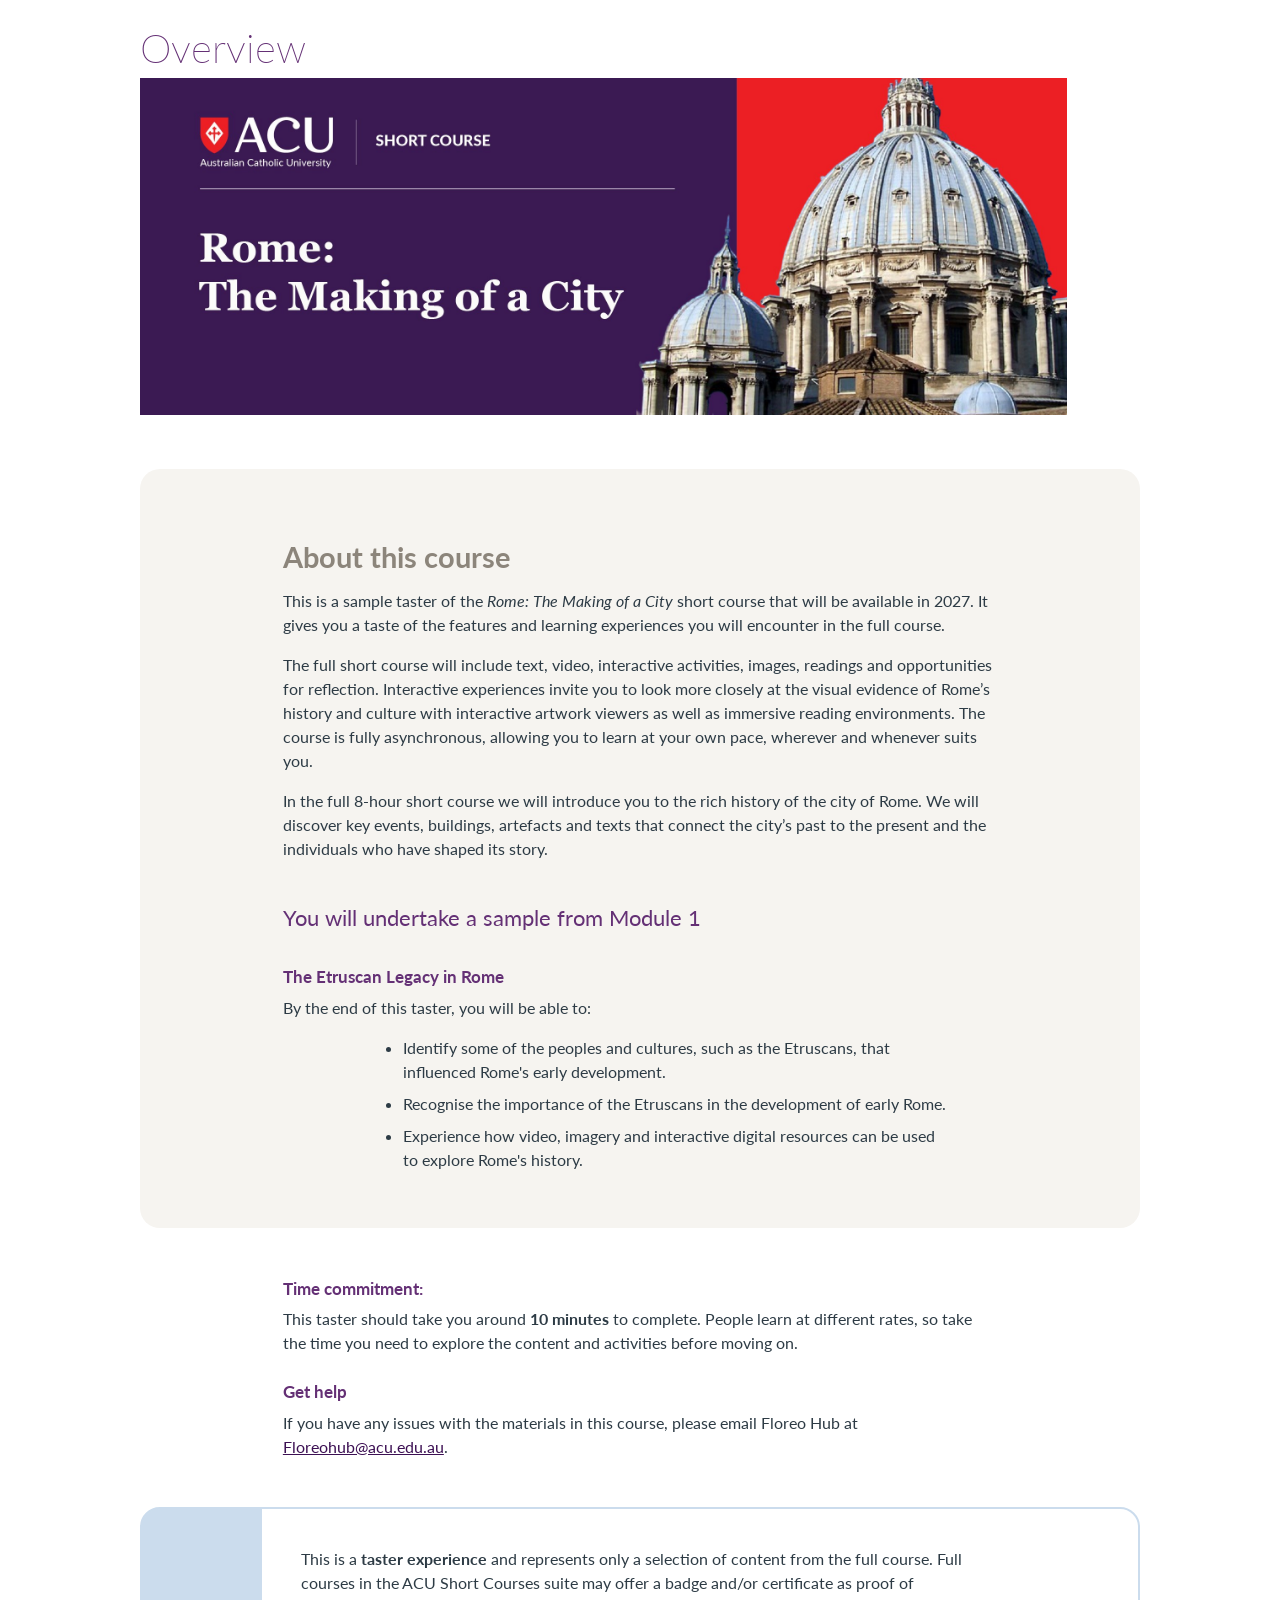
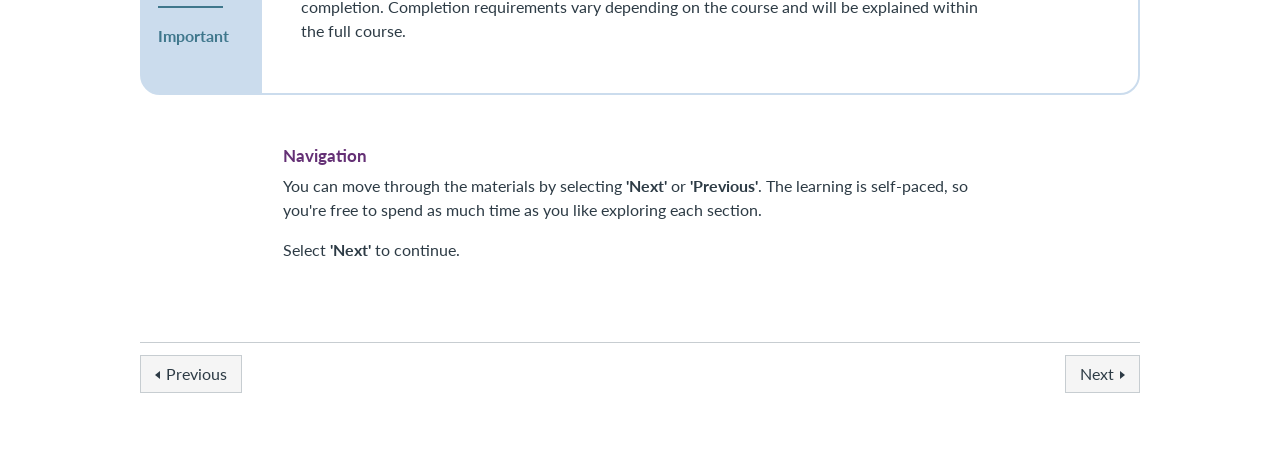
==== overview.html @ edc14266 "Add files via upload" ====
<!DOCTYPE html>
<html lang="en-AU">
<head>
  <meta charset="utf-8">
  <meta name="viewport" content="width=device-width, initial-scale=1">
  <title>Overview | Rome: The Making of a City – Short Course Sample</title>

  <!-- Same order Canvas loads them: root account, Short Courses theme, then the Canvas stand-in -->
  <link rel="stylesheet" href="css/root.css">
  <link rel="stylesheet" href="css/acu.shortcourse_Theme_v4_1.css">
  <link rel="stylesheet" href="css/acu.main.css">
  <link rel="stylesheet" href="css/canvas-shell.css">
  <script src="js/acu-interactives.js" defer></script>
</head>
<body class="pages show">
  <div id="content-wrapper">
    <div id="content" role="main">
      <div id="wiki_page_show">
        <div class="show-content user_content clearfix enhanced">

          <h1 class="page-title">Overview</h1>

          <p class="banner"><img src="images/banner-rome.jpg" alt="Rome: The Making of a City Course Banner" width="927"></p>
          <div class="well">
              <h2>About this course</h2>
              <div>
                  <p>This is a sample taster of the <em>Rome: The Making of a City</em> short course that will be available in 2027. It gives you a taste of the features and learning experiences you will encounter in the full course.</p>
                  <p>The full short course will include text, video, interactive activities, images, readings and opportunities for reflection. Interactive experiences invite you to look more closely at the visual evidence of Rome&rsquo;s history and culture with interactive artwork viewers as well as immersive reading environments. The course is fully asynchronous, allowing you to learn at your own pace, wherever and whenever suits you.</p>
                  <p>In the full 8-hour short course we will introduce you to the rich history of the city of Rome. We will discover key events, buildings, artefacts and texts that connect the city&rsquo;s past to the present and the individuals who have shaped its story.</p>
              </div>
              <h3>You will undertake a sample from Module 1</h3>
              <h4>The Etruscan Legacy in Rome</h4>
              <div>
                  <p>By the end of this taster, you will be able to:</p>
                  <ul style="list-style-type: disc;">
                      <li>Identify some of the peoples and cultures, such as the Etruscans, that influenced Rome's early development.</li>
                      <li>Recognise the importance of the Etruscans in the development of early Rome.</li>
                      <li>Experience how video, imagery and interactive digital resources can be used to explore Rome's history.</li>
                  </ul>
              </div>
          </div>
          <h4>Time commitment:</h4>
          <p>This taster should take you around <strong>10 minutes</strong> to complete. People learn at different rates, so take the time you need to explore the content and activities before moving on.</p>
          <h4>Get help</h4>
          <p>If you have any issues with the materials in this course, please email Floreo Hub at <a href="mailto:Floreohub@acu.edu.au" target="_blank" rel="noopener">Floreohub@acu.edu.au</a>.</p>
          <div class="well well-side-tab">
              <div class="icon icon-important">
                  <p>Important</p>
              </div>
              <p>This is a <strong>taster experience </strong>and represents only a selection of content from the full course. Full courses in the ACU Short Courses suite may offer a badge and/or certificate as proof of completion. Completion requirements vary depending on the course and will be explained within the full course.</p>
          </div>
          <h4>Navigation</h4>
          <p>You can move through the materials by selecting <strong>'Next'</strong> or <strong>'Previous'</strong>. The learning is self-paced, so you're free to spend as much time as you like exploring each section.</p>
          <p>Select <strong>'Next'</strong> to continue.</p>

        </div>
      </div>

      <div id="module_navigation_target">
        <nav class="module-sequence-footer" aria-label="Module navigation">
          <hr class="module-sequence-rule">
          <div class="module-sequence-footer-content">
            <span class="module-sequence-footer-button--previous">
              <a class="Button" href="index.html"><i class="icon-mini-arrow-left" aria-hidden="true"></i>Previous<span class="screenreader-only">: Short Course Taster</span></a>
            </span>
            <span class="module-sequence-footer-button--next">
              <a class="Button" href="meet-the-experts.html">Next<i class="icon-mini-arrow-right" aria-hidden="true"></i><span class="screenreader-only">: Meet the experts</span></a>
            </span>
          </div>
        </nav>
      </div>
    </div>
  </div>
</body>
</html>
---- css/root.css ----
@charset "UTF-8";
/* 
file name:  src/styles/typograpghy.scss

HELLO

created: 	230622
notes: 		This stylesheet is for rules relating to basic typography tags. (ie, <p>, <h1>, <h2>)
version: 	1.0 deployed in prod | S Malcolm
			1.1 changes to suit base acu brand and user feedback | camilanovic
			1.2 changes to font selection and heading/blockquote styles | mahood
			
*/
/*

	created:  	221001
	notes:    	housing variables that will be reused across many stylesheets
	version:  	1.0 init setup | s malcolm
				1.1 adjustments for canvas core x | camilanovic
				1.2 changes to default font | mahood
*/
/*
$fonts: (
	'body': $web-font,
	'feature': $web-font,
	'link': $web-font
);*/
h1 {
  font-weight: 500;
  font-size: 2rem; }

h1,
.pages.show .page-title {
  color: #252320; }
  h1.page-title,
  .pages.show .page-title.page-title {
    font-size: 2rem;
    font-weight: bold;
    border-left: 4px solid #e0061f;
    margin: 1.5rem 0 1.5rem 0;
    padding-left: .75rem; }

h2,
#announcements_on_home_page h2,
#announcements_on_home_page h1,
#dashboard h1,
#dashboard_header_container .hidden-phone {
  color: #252320;
  font-weight: 600;
  font-size: 1.6rem; }

#announcements_on_home_page h2,
#announcements_on_home_page h1 {
  font-size: 1.1rem; }

#course_home_content h2.ic-Action-header__Heading,
#course_home_content h1.ic-Action-header__Heading {
  color: #ffffff;
  font-weight: 600;
  font-size: 1.5rem; }

h3 {
  color: #252320;
  font-weight: 600;
  font-size: 1.4rem; }

h4 {
  color: #252320;
  font-weight: 600;
  font-size: 1.2rem;
  margin-top: 1.75rem; }

h5 {
  font-size: 1.1rem;
  color: #747474;
  font-weight: 600; }

h6 {
  color: #747474;
  font-size: 1rem; }

h2 + h3,
h3 + h4,
h4 + h5,
h5 + h6 {
  margin-top: 0; }

hr {
  margin-bottom: 2rem; }

blockquote {
  border-left: 3px solid #D8CFDD;
  padding: 0.1rem 1rem;
  margin: 1.5rem 0;
  color: #3c1054;
  width: 80%;
  padding: 1rem;
  font-weight: 600; }

blockquote p {
  margin: 0;
  font-size: 1rem;
  line-height: 1.5;
  font-weight: inherit; }

#content-wrapper a[href]:not(.btn):not(.Button):not(.ic-DashboardCard__link):not(.ic-DashboardCard__action-layout):not(.ui-corner-all):not(.acuo-btn):not(.turnitin_similarity_score) {
  color: #007ddf;
  -webkit-box-sizing: border-box;
  -moz-box-sizing: border-box;
  box-sizing: border-box;
  text-decoration: none; }
  #content-wrapper a[href]:not(.btn):not(.Button):not(.ic-DashboardCard__link):not(.ic-DashboardCard__action-layout):not(.ui-corner-all):not(.acuo-btn):not(.turnitin_similarity_score):hover {
    color: #F2120C;
    text-decoration: underline; }

#right-side .button-sidebar-wide {
  font-size: .9rem;
  padding-right: 10px; }

#module_navigation_target a,
.module-sequence-footer-button--previous a,
.module-sequence-footer-button--next a {
  background: #3C1053;
  color: white;
  border-radius: 5px;
  border: 1px solid #3C1053; }
  #module_navigation_target a:hover,
  .module-sequence-footer-button--previous a:hover,
  .module-sequence-footer-button--next a:hover {
    background: white;
    color: #3C1053;
    border-color: #3C1053; }

h4 .atto_image_button_middle {
  margin: .75rem .75rem .75rem 0;
  border-radius: 10px;
  max-width: 35px;
  padding: .5rem 0rem .5rem 0; }

#custom_my_acu_tray div,
#custom_my_acu_tray p,
#custom_my_acu_tray a,
#custom_my_acu_tray span,
#help_tray div,
#help_tray p,
#help_tray a,
#help_tray span {
  /* font-family: map-get($fonts, 'body') */ }

#custom_my_acu_tray a,
#help_tray a {
  font-weight: 500; }

#submission_details #submission_files_list .submission-file .turnitin_similarity_score {
  color: white; }

#wiki_page_show img,
#wiki_page_body img {
  margin: .5rem 1rem .5rem 0; }

q {
  font-style: italics;
  padding: .25rem 0; }

/*
file name:  src/styles/canvas.ui.scss

created:  2022
notes:    used to override the core styles of canvas – should be modified when major updates are rolled into canvas as a product
version:  1.0 deployed in prod | S Malcolm
      1.1 split between elements and typography ui items, modified to be branded acu | camilanovic
      1.2 changes to the module sequence navigation for discussion | Thea & Mark
      1.3 align buttons in Course Settings page | Thea
      1.4 hide self-registration link on login page | Thea
      
*/
/*

	created:  	221001
	notes:    	housing variables that will be reused across many stylesheets
	version:  	1.0 init setup | s malcolm
				1.1 adjustments for canvas core x | camilanovic
				1.2 changes to default font | mahood
*/
/*
$fonts: (
	'body': $web-font,
	'feature': $web-font,
	'link': $web-font
);*/
body.pages #content-wrapper,
body.assignments #content-wrapper,
body.discussions #content-wrapper,
body.quizzes #content-wrapper,
body.modules #content-wrapper,
body.syllabus #content-wrapper,
body.files #content-wrapper,
body.collaborations #content-wrapper,
body.announcements #content-wrapper,
body.conferences #content-wrapper,
body.outcomes #content-wrapper,
body.people #content-wrapper {
  max-width: 1200px; }

.ic-Login-header__links {
  visibility: hidden; }

div #module_sequence_footer {
  right: auto !important;
  left: auto;
  padding-left: 24px; }

.tox-swatches__row:nth-of-type(1),
.tox-swatches__row:nth-of-type(2),
.tox-swatches__row:nth-of-type(3) {
  display: none !important; }

.list-view a {
  color: #3C1053; }
  .list-view a.active {
    border-left: 2px solid #f2110b;
    padding-left: 6px;
    margin-left: -2px; }

.ic-app-header__menu-list-link:hover,
.ic-app-header__menu-list-link:focus,
.ic-app-header__menu-list-item a:hover .menu-item__text,
.ic-app-header__menu-list-item a:focus .menu-item__text {
  text-decoration: underline; }

.ic-notification {
  margin-top: 1.5rem; }

.notification_account_content_text {
  margin-bottom: 0.5rem;
  display: inline-flex; }

.ic-DashboardCard__box__header {
  font-weight: 500;
  font-size: 1.5rem; }

.ic-DashboardCard__header-title {
  font-size: 1rem; }

.ic-DashboardCard__header-subtitle {
  font-size: 0.85rem; }

.ic-DashboardCard__box {
  padding: 1rem !important; }

#dashboard_header_container {
  margin-left: 1rem; }

.ic-DashboardCard__link:hover span {
  text-decoration: underline; }

#breadcrumbs li a,
#breadcrumbs li span {
  font-size: 0.95rem;
  color: #3C1053;
  font-weight: 500; }

#breadcrumbs li:last-of-type span {
  font-weight: 600; }

#breadcrumbs li a:hover {
  text-decoration: underline; }

#breadcrumbs li span {
  font-style: italics; }

#section-tabs li {
  font-size: 0.95rem;
  font-weight: 500; }

.CourseAvailabilityOptions fieldset,
.QuantitativeDataOptions fieldset {
  display: flex; }

.button-sidebar-wide,
#right-side .button-sidebar-wide,
#easy_student_view,
#print-grades-button,
#show_all_details_button,
.header-bar .btn:not(.btn-primary):not(.btn-published),
#pairing-code button,
#pairing-code button span,
#pairing-code button span span,
.btn-add-folder,
.course_enrollment_link,
.add_rubric_link,
.edit_assignment_link {
  background: white;
  color: #252320;
  border-radius: 5px; }
  .button-sidebar-wide:hover,
  #right-side .button-sidebar-wide:hover,
  #easy_student_view:hover,
  #print-grades-button:hover,
  #show_all_details_button:hover,
  .header-bar .btn:not(.btn-primary):not(.btn-published):hover,
  #pairing-code button:hover,
  #pairing-code button span:hover,
  #pairing-code button span span:hover,
  .btn-add-folder:hover,
  .course_enrollment_link:hover,
  .add_rubric_link:hover,
  .edit_assignment_link:hover {
    text-decoration: underline;
    background: #E8E3DB;
    color: #3C1053; }

.btn-primary:hover,
.Button--primary:hover {
  background: #e8e8e8;
  color: #2d3b45;
  text-decoration: underline; }

button.btn {
  border-radius: 5px; }

#pairing-code button span {
  font-size: 0.95rem; }

.btn-secondary:hover,
.Button--secondary:hover {
  box-shadow: 0px 0px 0px 2px #3c1053;
  background: #e3e3e3;
  text-decoration: underline !important; }

.al-options {
  padding: 0; }

a[class*="icon-"]:before,
a[class^="icon-"]:before,
#right-side .button-sidebar-wide i {
  margin-right: 6px;
  margin-left: -2px; }

.ui-menu-item a {
  color: #007ddf; }

.ui-menu .ui-menu-item a.ui-state-hover,
.ui-menu .ui-menu-item a.ui-state-active,
.ui-menu .ui-menu-item .ui-progressbar a.ui-widget-header,
.ui-progressbar .ui-menu .ui-menu-item a.ui-widget-header,
.ui-menu .ui-menu-item a.ui-state-focus {
  background: none;
  color: inherit;
  text-decoration: underline;
  cursor: pointer; }

#student-grades-final {
  font-size: 1rem !important;
  font-weight: 600;
  margin-bottom: 1rem; }

#wiki_page_show .show-content {
  padding-bottom: 1rem; }

.pill > li:last-child {
  padding-top: 2px; }

h3.pad-box-mini.border.border-b {
  height: 100%;
  background-color: #E8E3DB !important;
  margin-top: 0;
  box-sizing: border-box;
  padding: 10px 15px; }

#catalog_content
a[href]:not(.btn):not(.Button):not(.ic-DashboardCard__link):not(
.ic-DashboardCard__action-layout
):not(.ui-corner-all) {
  color: #3C1053;
  font-weight: 500;
  font-size: 0.95rem; }

.course_enrollment_link {
  bottom: 15px;
  left: 15px;
  right: revert; }

.notification_account_content_text b {
  margin-left: 3px; }

body[class*="context-group"] #section-tabs li a[href*="collaborations"] {
  display: none; }

#gradebook_header .assignmentDetails__Title {
  color: white; }

#gradebook_header #context_title {
  color: white; }

form#submit_online_upload_form label.checkbox div,
form#submit_online_text_entry_form label.checkbox div,
input[data-testid="similarity-pledge-checkbox"] + label span {
  white-space: pre-line;
  line-height: 1.2; }

.navigation-tray-container.help-tray div#help_tray ul li a {
  color: #643075;
  font-weight: bold; }

.item-group-condensed {
  padding: 0; }

.item-group-condensed .ig-header {
  padding: .5rem .5rem; }

.ic-Action-header {
  display: inline; }

.ig-header .module_header_items {
  margin-top: .25rem !important;
  position: absolute;
  float: right;
  right: 0;
  top: 0; }

.prerequisites {
  max-width: 100% !important;
  width: 100% !important;
  padding: .5rem 2.25rem 0 !important; }

.prerequisites_message {
  padding-bottom: .75rem; }

/*
file name:  src/styles/tables.scss

created:    2022
notes:      default table styling
version:    1.0 deployed in prod | S Malcolm
*/
/*

	created:  	221001
	notes:    	housing variables that will be reused across many stylesheets
	version:  	1.0 init setup | s malcolm
				1.1 adjustments for canvas core x | camilanovic
				1.2 changes to default font | mahood
*/
/*
$fonts: (
	'body': $web-font,
	'feature': $web-font,
	'link': $web-font
);*/
#course_home_content table:not(.acuo-table),
#course_home_content table:not([cellpadding]):not(.acuo-table),
.show-content table:not(.acuo-table),
.show-content table:not([cellpadding]):not(.acuo-table),
.user_content table:not(.acuo-table),
.user_content table:not([cellpadding]):not(.acuo-table) {
  border-color: #eeeeee;
  border-collapse: collapse; }
  #course_home_content table:not(.acuo-table) td, #course_home_content table:not(.acuo-table) th,
  #course_home_content table:not([cellpadding]):not(.acuo-table) td,
  #course_home_content table:not([cellpadding]):not(.acuo-table) th,
  .show-content table:not(.acuo-table) td,
  .show-content table:not(.acuo-table) th,
  .show-content table:not([cellpadding]):not(.acuo-table) td,
  .show-content table:not([cellpadding]):not(.acuo-table) th,
  .user_content table:not(.acuo-table) td,
  .user_content table:not(.acuo-table) th,
  .user_content table:not([cellpadding]):not(.acuo-table) td,
  .user_content table:not([cellpadding]):not(.acuo-table) th {
    padding: .5rem; }
    #course_home_content table:not(.acuo-table) td p, #course_home_content table:not(.acuo-table) th p,
    #course_home_content table:not([cellpadding]):not(.acuo-table) td p,
    #course_home_content table:not([cellpadding]):not(.acuo-table) th p,
    .show-content table:not(.acuo-table) td p,
    .show-content table:not(.acuo-table) th p,
    .show-content table:not([cellpadding]):not(.acuo-table) td p,
    .show-content table:not([cellpadding]):not(.acuo-table) th p,
    .user_content table:not(.acuo-table) td p,
    .user_content table:not(.acuo-table) th p,
    .user_content table:not([cellpadding]):not(.acuo-table) td p,
    .user_content table:not([cellpadding]):not(.acuo-table) th p {
      margin: 0; }
  #course_home_content table:not(.acuo-table) thead tr,
  #course_home_content table:not(.acuo-table) thead th,
  #course_home_content table:not([cellpadding]):not(.acuo-table) thead tr,
  #course_home_content table:not([cellpadding]):not(.acuo-table) thead th,
  .show-content table:not(.acuo-table) thead tr,
  .show-content table:not(.acuo-table) thead th,
  .show-content table:not([cellpadding]):not(.acuo-table) thead tr,
  .show-content table:not([cellpadding]):not(.acuo-table) thead th,
  .user_content table:not(.acuo-table) thead tr,
  .user_content table:not(.acuo-table) thead th,
  .user_content table:not([cellpadding]):not(.acuo-table) thead tr,
  .user_content table:not([cellpadding]):not(.acuo-table) thead th {
    background-color: #3C1053; }
    #course_home_content table:not(.acuo-table) thead tr td,
    #course_home_content table:not(.acuo-table) thead th td,
    #course_home_content table:not([cellpadding]):not(.acuo-table) thead tr td,
    #course_home_content table:not([cellpadding]):not(.acuo-table) thead th td,
    .show-content table:not(.acuo-table) thead tr td,
    .show-content table:not(.acuo-table) thead th td,
    .show-content table:not([cellpadding]):not(.acuo-table) thead tr td,
    .show-content table:not([cellpadding]):not(.acuo-table) thead th td,
    .user_content table:not(.acuo-table) thead tr td,
    .user_content table:not(.acuo-table) thead th td,
    .user_content table:not([cellpadding]):not(.acuo-table) thead tr td,
    .user_content table:not([cellpadding]):not(.acuo-table) thead th td {
      color: white;
      font-weight: bold; }
    #course_home_content table:not(.acuo-table) thead tr th,
    #course_home_content table:not(.acuo-table) thead th th,
    #course_home_content table:not([cellpadding]):not(.acuo-table) thead tr th,
    #course_home_content table:not([cellpadding]):not(.acuo-table) thead th th,
    .show-content table:not(.acuo-table) thead tr th,
    .show-content table:not(.acuo-table) thead th th,
    .show-content table:not([cellpadding]):not(.acuo-table) thead tr th,
    .show-content table:not([cellpadding]):not(.acuo-table) thead th th,
    .user_content table:not(.acuo-table) thead tr th,
    .user_content table:not(.acuo-table) thead th th,
    .user_content table:not([cellpadding]):not(.acuo-table) thead tr th,
    .user_content table:not([cellpadding]):not(.acuo-table) thead th th {
      color: white;
      font-weight: bold; }
  #course_home_content table:not(.acuo-table) th,
  #course_home_content table:not([cellpadding]):not(.acuo-table) th,
  .show-content table:not(.acuo-table) th,
  .show-content table:not([cellpadding]):not(.acuo-table) th,
  .user_content table:not(.acuo-table) th,
  .user_content table:not([cellpadding]):not(.acuo-table) th {
    background-color: #3C1053;
    color: white;
    font-weight: bold; }
  #course_home_content table:not(.acuo-table) tbody tr:nth-child(even),
  #course_home_content table:not([cellpadding]):not(.acuo-table) tbody tr:nth-child(even),
  .show-content table:not(.acuo-table) tbody tr:nth-child(even),
  .show-content table:not([cellpadding]):not(.acuo-table) tbody tr:nth-child(even),
  .user_content table:not(.acuo-table) tbody tr:nth-child(even),
  .user_content table:not([cellpadding]):not(.acuo-table) tbody tr:nth-child(even) {
    background-color: #f3f0EC; }
  #course_home_content table:not(.acuo-table) tbody tr:nth-child(odd),
  #course_home_content table:not([cellpadding]):not(.acuo-table) tbody tr:nth-child(odd),
  .show-content table:not(.acuo-table) tbody tr:nth-child(odd),
  .show-content table:not([cellpadding]):not(.acuo-table) tbody tr:nth-child(odd),
  .user_content table:not(.acuo-table) tbody tr:nth-child(odd),
  .user_content table:not([cellpadding]):not(.acuo-table) tbody tr:nth-child(odd) {
    background-color: #FCFBFA; }
  #course_home_content table:not(.acuo-table) tfoot tr,
  #course_home_content table:not([cellpadding]):not(.acuo-table) tfoot tr,
  .show-content table:not(.acuo-table) tfoot tr,
  .show-content table:not([cellpadding]):not(.acuo-table) tfoot tr,
  .user_content table:not(.acuo-table) tfoot tr,
  .user_content table:not([cellpadding]):not(.acuo-table) tfoot tr {
    background-color: #E8E3DB; }
    #course_home_content table:not(.acuo-table) tfoot tr td,
    #course_home_content table:not([cellpadding]):not(.acuo-table) tfoot tr td,
    .show-content table:not(.acuo-table) tfoot tr td,
    .show-content table:not([cellpadding]):not(.acuo-table) tfoot tr td,
    .user_content table:not(.acuo-table) tfoot tr td,
    .user_content table:not([cellpadding]):not(.acuo-table) tfoot tr td {
      color: #252320;
      font-weight: bold; }

/* Syllabus table adjustments */
#syllabus tr.date.date_passed td, #syllabus tr.date.date_passed th, #syllabus tr.date td, #syllabus tr.date th.day_date {
  background: none !important;
  color: inherit !important; }

.ic-Table.ic-Table--hover-row tbody tr:hover, .ic-Table.ic-Table--hover-row tbody tr.ic-Table__row--bg-neutral:hover, .ic-Table.ic-Table--hover-row tbody tr.ic-Table__row--bg-success:hover, .ic-Table.ic-Table--hover-row tbody tr.ic-Table__row--bg-alert:hover, .ic-Table.ic-Table--hover-row tbody tr.ic-Table__row--bg-danger:hover {
  background: #eeeeee; }

#course_syllabus table {
  margin-bottom: 1rem; }

#course_home_content table.acu-plain-table tbody tr:nth-child(even),
.show-content table.acu-plain-table tbody tr:nth-child(even),
.user_content table.acu-plain-table tbody tr:nth-child(even) {
  background-color: transparent; }

#course_home_content table.acu-plain-table tbody tr:nth-child(odd),
.show-content table.acu-plain-table tbody tr:nth-child(odd),
.user_content table.acu-plain-table tbody tr:nth-child(odd) {
  background-color: transparent; }

/* matt updated 19-08-24 to fix people page hidden table and hidden admin menu */
/* override visibility of group catagories table to show admin menu */
#group_categories_tabs {
  overflow: visible !important; }

/*turn on wrap to fit within table frame */
#group_categories_tabs table.roster {
  white-space: normal; }

/*
file name:  src/styles/printbtn-globalnavtray.scss

created:    2022
notes:      ACUO purple primary button on hover and span with symbol
version:    1.0 deployed in prod | S Malcolm
*/
/*

	created:  	221001
	notes:    	housing variables that will be reused across many stylesheets
	version:  	1.0 init setup | s malcolm
				1.1 adjustments for canvas core x | camilanovic
				1.2 changes to default font | mahood
*/
/*
$fonts: (
	'body': $web-font,
	'feature': $web-font,
	'link': $web-font
);*/
.acu-printbtn {
  background-color: #eeeeee;
  color: #3C1053;
  border: 1px solid #E8E3DB;
  border-radius: 3px;
  transition: all .2s ease-in-out;
  display: inline-block;
  position: relative;
  padding: 6px 10px;
  margin-bottom: 0;
  text-align: center;
  vertical-align: middle;
  cursor: pointer;
  text-decoration: none;
  overflow: hidden;
  font-weight: 500; }

.acu-printbtn:hover,
.acu-printbtn:focus {
  background-color: #3C1053;
  border-color: #3C1053;
  color: #fff; }

/* ACUO purple primary button - UNSURE IF THESE ARE USED ANYWHERE? NEED TO DO PROPER TESTING BEFORE DELETING - thbui 13/06/2025 */
.acuo-btn {
  background-color: white;
  color: #3C1053;
  border: 2px solid #3C1053;
  border-radius: 3px;
  transition: all .2s ease-in-out;
  display: inline-block;
  position: relative;
  padding: 6px 20px;
  margin-bottom: 0;
  text-align: center;
  vertical-align: middle;
  cursor: pointer;
  text-decoration: none;
  overflow: hidden;
  font-weight: 500; }

.acuo-btn:hover,
.acuo-btn:focus {
  background-color: #643075;
  border-color: #643075;
  color: #fff; }

.global-nav-custom-tray {
  width: 448px !important;
  top: 0px;
  bottom: 0px;
  box-shadow: rgba(0, 0, 0, 0.1) 0px 6px 7px 0px, rgba(0, 0, 0, 0.25) 0px 10px 28px 0px;
  background-color: white;
  position: fixed;
  overflow-y: auto;
  overflow-x: hidden;
  box-sizing: border-box;
  z-index: 9999;
  max-width: 100vw;
  max-height: 100vh; }

.gnct-easing {
  left: -200px;
  opacity: .8; }

.Global-navigation-tray {
  max-width: 480px; }

.gcnt-tray-close-wrapper {
  right: 8px;
  position: absolute;
  left: auto;
  top: 8px;
  z-index: 1;
  display: inline-block; }

.gcnt-tray-close-btn {
  font-size: 1rem;
  height: 28px;
  all: initial;
  animation: initial;
  background: initial;
  border-collapse: separate;
  border-color: initial;
  border-image: initial;
  border-spacing: initial;
  bottom: auto;
  box-shadow: none;
  box-sizing: border-box;
  caption-side: top;
  clear: none;
  clip: auto;
  color: black;
  column-count: auto;
  column-fill: balance;
  column-gap: normal;
  column-rule: initial;
  column-width: auto;
  content: normal;
  counter-increment: none;
  counter-reset: none;
  cursor: pointer;
  direction: inherit;
  display: inline-block;
  empty-cells: show;
  float: none;
  font-size: medium;
  font-stretch: normal;
  font-style: normal;
  font-variant: initial;
  font-weight: 400;
  height: auto;
  hyphens: none;
  left: auto;
  letter-spacing: normal;
  line-height: normal;
  list-style: initial;
  margin: 0px;
  max-height: none;
  max-width: 100%;
  min-height: 0px;
  min-width: 0px;
  opacity: 1;
  orphans: 2;
  overflow: visible;
  padding: initial;
  page-break-after: initial;
  page-break-before: initial;
  page-break-inside: initial;
  perspective-origin: 50% 50%;
  perspective: none;
  position: relative;
  right: auto;
  tab-size: 8;
  table-layout: auto;
  text-align-last: auto;
  text-align: center;
  text-decoration: none;
  text-indent: 0px;
  text-shadow: none;
  text-transform: none;
  top: auto;
  touch-action: manipulation;
  transform-origin: 50% 50% 0px;
  transform-style: flat;
  transform: none;
  transition: background 0.2s ease 0s, transform 0.2s ease 0s;
  unicode-bidi: normal;
  user-select: none;
  vertical-align: middle;
  visibility: visible;
  white-space: normal;
  widows: 2;
  width: auto;
  word-spacing: normal;
  z-index: auto;
  backface-visibility: visible; }

.gcnt-tray-close-btn[type="button"] {
  -webkit-appearance: none; }

.gcnt-tray-close-btn:focus,
.gcnt-tray-close-btn:hover,
.gcnt-tray-close-btn:active {
  color: #008ee2;
  outline: #008ee2; }

.gcnt-tray-close-btn:focus,
.gcnt-tray-close-btn:hover,
.gcnt-tray-close-btn:active {
  text-decoration: none; }

.gcnt-tray-close-btn .gcnt-tray-close-svg-wrapper {
  display: flex;
  align-items: center;
  justify-content: center;
  box-sizing: border-box;
  display: block; }

.gcnt-tray-close-txt {
  width: 1px;
  height: 1px;
  position: absolute;
  clip: rect(0px, 0px, 0px, 0px);
  margin: -1px;
  padding: 0px;
  overflow: hidden;
  border-width: 0px;
  border-style: initial;
  border-color: initial;
  border-image: initial; }

.tray-with-space-for-global-nav {
  margin-left: 54px; }

.acu_tray_flex_class {
  height: 100%;
  display: flex;
  flex-direction: column;
  justify-content: space-between;
  overflow-y: scroll; }

.gnct-content-wrap {
  box-sizing: border-box;
  padding: 1.5rem; }

.gcnt-tray-h1 {
  color: inherit;
  font-size: 22px;
  font-weight: 600;
  line-height: 24.75px;
  text-rendering: optimizeLegibility;
  -webkit-font-smoothing: antialiased;
  margin: 0px; }

.gcnt-list {
  list-style-type: none;
  -webkit-padding-start: 0px;
  padding-left: 0px;
  margin: 0.75rem 0;
  font-weight: 16px;
  font-family: 400;
  padding: 0px; }

.gcnt-list-item {
  margin-top: 0px;
  margin-bottom: 0px;
  font-size: 16px;
  font-weight: 400;
  line-height: 22.4px;
  padding: 0px; }

.gcnt-list-link-wrapper a.gcnt-list-link:link,
.gcnt-list-link-wrapper a.gcnt-list-link:visited,
.gcnt-list-link-wrapper button.gcnt-list-link {
  cursor: pointer;
  -webkit-font-smoothing: antialiased;
  font-weight: 400;
  transition: outline-color 0.2s ease 0s;
  vertical-align: baseline; }

.gcnt-link-desc {
  letter-spacing: normal;
  font-size: 14px;
  font-weight: 400;
  margin-bottom: 10px; }

i.gnct_inst_menu_icon:before {
  font-size: 26px;
  width: 26px;
  line-height: 26px; }

i.gnct_inst_menu_icon {
  width: 26px;
  height: 26px;
  /*gcnt-tray-h1*/ }

.acu_ack {
  padding: 1.5em; }

/*
file name:  src/styles/responsiveIframes.scss

created:    2022
notes:      to ensure videos play at 75% of screen width by default
version:    1.0 deployed in prod | S Malcolm
			1.1 separated echo styles and added media queries - August 2024 | mahood
			1.2 updated aspect ratio of echo360 iframe to 1.53 - March 2025 | TheaBui
      1.3 updated aspect ratio of echo360 iframe to 1.76 - Oct 2026 | TheaBui
*/
iframe[src*="youtube"],
iframe[src*="vimeo"] {
  width: 75%;
  aspect-ratio: 16 / 9;
  height: 100%; }

iframe[src*="echo360"] {
  width: 75%;
  aspect-ratio: 1.76;
  height: 100%; }

iframe.lti-embed[src*="youtube"],
iframe.lti-embed[src*="vimeo"] {
  width: 75% !important;
  height: 100% !important; }

iframe.lti-embed[src*="echo360"] {
  width: 75% !important;
  height: 100% !important; }

/* added responsive frames for smaller size devices */
@media screen and (max-width: 768px) {
  iframe[src*="youtube"],
  iframe[src*="vimeo"] {
    width: 100%;
    aspect-ratio: 16 / 9;
    height: 100%; }
  iframe[src*="echo360"] {
    width: 100%;
    aspect-ratio: 1.76;
    height: 100%; }
  iframe.lti-embed[src*="youtube"],
  iframe.lti-embed[src*="vimeo"] {
    width: 100% !important;
    height: 100% !important; }
  iframe.lti-embed[src*="echo360"] {
    width: 100% !important;
    height: 100% !important; } }

@media screen and (max-width: 480px) {
  iframe[src*="echo360"] {
    width: 100%;
    aspect-ratio: 1.76;
    height: 100%; } }

/*
file name:  src/styles/teachingTeam.scss

created:    2023
notes:      styling for the teaching team section of the template
version:    1.0 deployed in prod | camilanovic
*/
.temporaryStylingDiv img {
  border-radius: 6px;
  max-width: 300px; }

/*
file name:  src/styles/impactOverrides.scss

created:  	230306
notes:    	overriding styles for any impact pop up, modal, or indicator that can't be changed in eesysoft
version:  	1.0 init setup | camilanovic
*/
#supportCenterMainHeading,
.eesy__modal-scope .header__close:before,
.eesy__modal-scope .eesy__header .header__back:before {
  color: white !important; }

.eesy__modal-scope .isFocusable.focusStyleUnderline:focus {
  text-decoration: none; }

.eesy__modal-scope .xbutton__close {
  margin-top: 5px; }

.eesy_container_v4 *:not(.eesy_standard_button):not(.eesy_hint_close):not(.eesy_systray_button):not(.eesy_systray_close) {
  font-family: Arial !important;
  line-height: 1.5; }

.eesy_container_v4 h3 {
  font-size: 1.1rem;
  margin: 1rem 0 .5rem 0;
  line-height: 1.2; }

.eesy_container_v4.eesy_light a:hover,
.eesy_container_v4.eesy_light a:focus {
  color: #F2120C !important; }

.eesy_container_v4[aria-label*="Terms-NOTUSING"] .eesy_hide_text {
  display: none; }

.eesy_container_v4[aria-label*="Terms-NOTUSING"] .eesy_dontshowanymore:after {
  content: 'By checking this box, I agree to the terms and conditions outlined above.';
  display: inline-block;
  padding-left: .5rem; }

.eesy_container_v4#eesy-standardcontainer .eesy_header .eesy_header_text {
  font-style: italic;
  color: #747474;
  font-weight: 500;
  font-size: 1.5rem;
  padding: 1rem 0 0rem 2rem;
  box-sizing: border-box; }

.eesy_container_v4#eesy-standardcontainer #eesy_content h2,
.eesy_container_v4#eesy-standardcontainer #eesy_systray h2 {
  color: #252320;
  font-weight: 600;
  font-size: 1.5rem;
  margin-top: 1rem; }

.eesy_container_v4#eesy-standardcontainer #eesy_content h3,
.eesy_container_v4#eesy-standardcontainer #eesy_systray h3 {
  font-size: 1.2rem;
  line-height: 1.2; }

.eesy_container_v4#eesy-standardcontainer #eesy_content .eesy-proactive-content-box,
.eesy_container_v4#eesy-standardcontainer #eesy_systray .eesy-proactive-content-box {
  padding: 0rem 1.5rem 2rem 1.5rem; }

.eesy-highlighted:not(:focus),
.eesy-highlighted:not(:focus)[data-eesy-assigned-helpitem-id] {
  box-shadow: 0px 0px 0 4px #ff9300 !important; }

.eesy__modal-scope.eesy__themes > .eesy__modal .filter__category {
  color: #252320; }

.eesy__modal-scope.eesy__themes > .eesy__modal .filter__category:focus,
.eesy__modal-scope.eesy__themes > .eesy__modal .filter__category:hover {
  text-decoration: underline; }

.eesy__modal-scope.eesy__themes > .eesy__modal .results__result:hover {
  background: #E8E3DB !important; }

.eesy-step-transitions > button:last-of-type {
  background: #3C1053 !important; }

#eesy_systray_header_text {
  font-size: 1.4rem; }

/*
file name:  src/styles/acuonline-fixes.scss
created: 	2023
notes: 		used to temporarily host some ACUO specific items at the root account
version: 	1.0 deployed into prod | camilanovic
*/
details {
  padding: .5rem 0; }
  details summary {
    background: #E8E3Db;
    width: fit-content;
    padding: 0.5rem 1rem;
    border-radius: 5px;
    cursor: pointer; }
    details summary:hover {
      text-decoration: underline; }

details[open] summary {
  border-radius: 5px 5px 0 0;
  font-style: italic; }

details[open] div {
  border: 2px solid #E8E3DB;
  border-radius: 0 0 5px 5px;
  padding: 0.5rem 1rem; }

.acu_frame {
  overflow: hidden;
  position: relative;
  /* Center the items so smaller ones are centered, full width ones ok */
  display: flex;
  justify-content: center; }

.acu_frame.ratio_1-1 {
  padding-top: 100%;
  /* 1:1 aspect ratio */ }

.acu_frame.ratio_2-1 {
  padding-top: 50%;
  /* 2:1 aspect ratio */ }

.acu_frame.ratio_1-2 {
  padding-top: 200%;
  /* 1:2 aspect ratio */ }

.acu_frame.ratio_3-2 {
  padding-top: 66.66%;
  /* 3:2 aspect ratio */ }

.acu_frame.ratio_2-3 {
  padding-top: 150%;
  /* 2:3 aspect ratio */ }

.acu_frame.ratio_4-3 {
  padding-top: 75%;
  /* 4:3 aspect ratio */ }

.acu_frame.ratio_3-4 {
  padding-top: 133.33%;
  /* 3:4 aspect ratio */ }

.acu_frame.ratio_16-9 {
  padding-top: 56.25%;
  /* 16:9 aspect ratio */ }

.acu_frame.ratio_9-16 {
  padding-top: 177.77%;
  /* 9:16 aspect ratio */ }

.acu_frame.ratio_21-9 {
  padding-top: 42.85%;
  /* 21:9 aspect ratio */ }

.acu_frame.ratio_9-21 {
  padding-top: 233.33%;
  /* 9:21 aspect ratio */ }

.acu_frame > :first-child {
  border: 0;
  height: 100%;
  /* left: 0; - turned this off 18/08 so smaller things can center*/
  position: absolute;
  top: 0;
  max-width: 100% !important; }

/*
file name:      src/styles/banners.scss

created:        20231026
notes:          ACU Banners
version:        1.0 creating a stylesheet for specific ACU thrive requested items | camilanovic
                1.2 have changed to be available to the entire account | camilanovic
*/
.acu-banner-primary,
.acu-banner-secondary,
#course_home_content h2.ic-Action-header__Heading,
#course_home_content h1.ic-Action-header__Heading {
  padding: 1.5rem 1.5rem 1.75rem;
  margin: .5rem 0 1.5rem;
  position: relative;
  overflow-x: clip; }
  .acu-banner-primary h1,
  .acu-banner-secondary h1,
  #course_home_content h2.ic-Action-header__Heading h1,
  #course_home_content h1.ic-Action-header__Heading h1 {
    font-weight: 600;
    font-size: 2.5rem; }
  .acu-banner-primary:after,
  .acu-banner-secondary:after,
  #course_home_content h2.ic-Action-header__Heading:after,
  #course_home_content h1.ic-Action-header__Heading:after {
    content: '';
    height: 1rem;
    position: absolute;
    width: 50%;
    right: -10px;
    bottom: -1rem;
    display: inline-block;
    transform: skew(45deg) skew(0deg) skew(0deg); }

.acu-banner-primary,
#course_home_content h2.ic-Action-header__Heading,
#course_home_content h1.ic-Action-header__Heading {
  background: #3c1054; }
  .acu-banner-primary h1,
  .acu-banner-primary h2,
  .acu-banner-primary h3,
  .acu-banner-primary p,
  #course_home_content h2.ic-Action-header__Heading h1,
  #course_home_content h2.ic-Action-header__Heading h2,
  #course_home_content h2.ic-Action-header__Heading h3,
  #course_home_content h2.ic-Action-header__Heading p,
  #course_home_content h1.ic-Action-header__Heading h1,
  #course_home_content h1.ic-Action-header__Heading h2,
  #course_home_content h1.ic-Action-header__Heading h3,
  #course_home_content h1.ic-Action-header__Heading p {
    color: white; }
  .acu-banner-primary:after,
  #course_home_content h2.ic-Action-header__Heading:after,
  #course_home_content h1.ic-Action-header__Heading:after {
    background: #734a85; }

.acu-banner-secondary {
  background: #E8E3DB; }
  .acu-banner-secondary:after {
    background: #8c857b; }

/* 
file name:  src/styles/wells.scss

created: 	250612
notes: 		This stylesheet is for rules relating to wells (ie, <>)
version: 	1.0 deployed in prod | thbui
			
*/
/*

	created:  	221001
	notes:    	housing variables that will be reused across many stylesheets
	version:  	1.0 init setup | s malcolm
				1.1 adjustments for canvas core x | camilanovic
				1.2 changes to default font | mahood
*/
/*
$fonts: (
	'body': $web-font,
	'feature': $web-font,
	'link': $web-font
);*/
.user_content .acu-disclaimer-well {
  background: #eeeeee;
  padding: 10px 20px;
  border: none;
  border-left: 20px solid #d00a00;
  margin: 15px 0; }

.user_content .acu-task-well,
.user_content .acu-reminder-well {
  min-height: 150px;
  margin: 15px 0;
  position: relative;
  display: flex;
  align-items: center;
  justify-content: flex-start;
  background: #eeeeee;
  display: flex;
  flex-direction: column;
  align-items: flex-start;
  padding: 10px 15px 30px 20px; }

/*-----------------------
Requested by LXD team to remove icons from all wells 2/6/2025

//Set up a circular icon in the top-left area of the specified wells//
.user_content .acu-task-well::before,
.user_content .acu-reminder-well::before {
  content: "";
  position: absolute;
  top: 35px;
  left: 30px;
  width: 80px;
  height: 80px;
  border-radius: 100%;
  display: block;
  background: white;
  background-size: 80%;
  background-repeat: no-repeat;
  background-position: center;
}

//Assign the icon to the reading well//
.user_content .acu-task-well::before,{
  background-image: url("https://cei-dlc.acucontenthub.acu.edu.au/unitcontent/SharedAssets/Icons/icon-assess.svg");
}

//Assign the icon to the reminder well//
.user_content .acu-reminder-well::before {
  background-image: url("https://cei-dlc.acucontenthub.acu.edu.au/unitcontent/SharedAssets/Icons/icon-assess.svg");
}
--------------------------------  */
.user_content .acu-task-well::after,
.user_content .acu-reminder-well::after {
  bottom: -3px;
  content: "";
  display: block;
  left: 0px;
  position: absolute;
  z-index: 2;
  height: 30px;
  width: 100%;
  clip-path: polygon(0px 0px, 200px 0px, 300px 27px, 100% 27px, 100% 30px, 0px 30px); }

.user_content .acu-task-well::after {
  background-color: #3C1053; }

.user_content .acu-reminder-well::after {
  background-color: #d00a00; }

.user_content .acu-task-well > div::after,
.user_content .acu-reminder-well > div::after {
  clip-path: polygon(100% 0%, 100% 50%, 100px 50%, 0px 0%);
  background: white;
  position: absolute;
  top: -1px;
  right: -1px;
  width: 250px;
  height: 48px;
  content: ""; }

/* Requested by LXD team to keep list items to Canvas default 10/6/2025
//Set the content area of list in wells//
.user_content .acu-disclaimer-well ul li,
.user_content .acu-task-well ul li,
.user_content .acu-reminder-well ul li {
  margin: 6px 20px 6px 20px;
}*/
.user_content .acu-disclaimer-well p,
.user_content .acu-task-well p,
.user_content .acu-reminder-well p {
  margin: 5px 0px; }

.user_content .acu-task-well h2 img,
.user_content .acu-task-well h3 img,
.user_content .acu-reminder-well h2 img,
.user_content .acu-reminder-well h3 img {
  display: none; }

.user_content .acu-reminder-well h2,
.user_content .acu-reminder-well h3,
.user_content .acu-reminder-well h4 {
  color: #d00a00; }

.user_content .acu-disclaimer-well h2,
.user_content .acu-disclaimer-well h3,
.user_content .acu-disclaimer-well h4 {
  color: #d00a00; }

.user_content .acu-task-well h2,
.user_content .acu-task-well h3,
.user_content .acu-task-well h4 {
  color: #3C1053; }

@media screen and (max-width: 960px) {
  .user_content .acu-task-well,
  .user_content .acu-reminder-well {
    padding: 10px 15px 30px 20px; }
  /*------Remvoved the icons from the wells on smaller screens------
  .user_content .acu-task-well::before,
  .user_content .acu-reminder-well::before {
    top: 30px;
    left: 30px;
    width: 60px;
    height: 60px;
  }
    ----------------------------------------------------*/ }

@media screen and (max-width: 768px) {
  .user_content .acu-task-well,
  .user_content .acu-reminder-well {
    padding: 30px 20px 30px 30px; }
  .user_content .acu-task-well::before,
  .user_content .acu-reminder-well::before {
    visibility: hidden; }
  .user_content .acu-task-well::after,
  .user_content .acu-reminder-well::after {
    width: 100%;
    clip-path: polygon(0px 0px, 15% 0px, 30% 25px, 50% 25px, 50% 30px, 0px 30px); }
  .user_content .acu-task-well > div::after,
  .user_content .acu-reminder-well > div::after {
    clip-path: polygon(100% 0%, 100% 50%, 260px 50%, 210px 0%);
    width: 100%; } }

/* 
file name:  src/styles/sourceCodeFormatter.scss

created: 	250529
notes: 		This useful for formatting source code in a consistent way across the site 
            and allowing for copy to clipboard functionality
version: 	1.0 deployed in prod | thbui
			
*/
.acu_sourcecode {
  border: 1px solid #bbb;
  font: 16px / 19.2px Monaco, Menlo, Consolas, "Courier New", monospace !important;
  margin: 10px auto 20px;
  border-radius: 2px;
  box-shadow: 2px 2px 1px #eeeeee; }

.acu_sourcecode[data-show-border="false"] {
  border: none;
  margin: 5px;
  box-shadow: 2px 2px 1px transparent; }

.acu_sourcecode[data-show-lines="false"] {
  background-image: none; }

.acu_sourcecode[data-show-lines="false"] .hideLines {
  display: none; }

/** code in table styling*/
.acu_sourcecode table td {
  padding: 0 !important; }

.acu_sourcecode table th,
.acu_sourcecode table td {
  background: transparent !important; }

.acu_sourcecode table td.lineNumbers {
  width: 40px;
  text-align: right;
  border-right: 2px solid #bbb; }

.acu_sourcecode pre,
.acu_sourcecode code {
  border: none !important;
  background-color: transparent !important;
  margin: 0px !important;
  padding: 0px !important;
  font: 15px / 19.2px Monaco, Menlo, Consolas, "Courier New", monospace !important; }

.acu_sourcecode pre {
  padding: 7px 20px !important; }

.acu_sourcecode[data-show-border="false"] pre {
  padding: 7px 10px !important; }

.acu_sourcecode table td.lineNumbers pre {
  padding: 7px !important; }

.acu_sourcecode pre > code span[style*="background-color"] {
  border: 1px solid rgba(0, 0, 0, 0.25);
  padding: 0px 1px !important; }

.acu_sourcecode .lang-header {
  height: 38.4px;
  width: 99%;
  display: flex;
  background-color: white;
  border-bottom: 1px solid;
  /* justify-content: flex-start; */
  align-items: center;
  justify-content: end;
  padding-right: 1%;
  /* font-size: 0.7em !important; */
  font-weight: bold;
  color: #7e7e7e;
  font-family: sans-serif;
  color: #000;
  position: relative; }

.acu_sourcecode .lang-text {
  position: absolute;
  left: 10px; }

/*.acu_sourcecode .copy-button {
    position: absolute;
    right: 30px;
}*/
.acu_sourcecode .copy-button-msg {
  padding-right: 10px;
  font-size: 0.9em;
  opacity: 0; }

.acu_sourcecode .copy-button-msg.fade-out {
  animation: fadeOutCopyMsg 2s; }

@keyframes fadeOutCopyMsg {
  0% {
    opacity: 1; }
  25% {
    opacity: 1; }
  100% {
    opacity: 0; } }

/* 
file name:  src/styles/border-box.scss

created: 	250627
notes: 		This stylesheet is for rules relating to border-boxes (ie, <div class="border-box">)
version: 	1.0 deployed in prod | thbui
			
*/
/*

	created:  	221001
	notes:    	housing variables that will be reused across many stylesheets
	version:  	1.0 init setup | s malcolm
				1.1 adjustments for canvas core x | camilanovic
				1.2 changes to default font | mahood
*/
/*
$fonts: (
	'body': $web-font,
	'feature': $web-font,
	'link': $web-font
);*/
.small-border-box {
  background: #eeeeee;
  padding: 2px 5px;
  border-left: 5px solid #3C1053; }

.user_content .small-border-box p,
.user_content .medium-border-box p {
  margin: 6px 0; }

.medium-border-box {
  padding: 5px 15px;
  margin: 15px 0;
  border-top: 4px solid #3C1053;
  border-left: 4px solid #3C1053;
  border-right: 4px solid #eeeeee;
  border-bottom: 4px solid #eeeeee;
  box-shadow: 0 2px 4px rgba(0, 0, 0, 0.1); }

.large-border-box {
  background: #eeeeee;
  padding: 8px 15px;
  margin: 15px 0; }

.user_content .large-border-box h2 {
  background-color: #3C1053;
  color: #ffffff;
  padding: 0px 5px 3px 5px; }

/* Rquested by LXD team to reduce paddings from all border-boxes 2/6/2025
.border-box h2, 
.border-box h3,
.border-box h4 {
  margin-block-start: 12px;
}
*/
/* 
file name:  src/styles/blockquotes.scss

created: 	250627
notes: 		This stylesheet is for rules relating to border-boxes (ie, <div class="border-box">)
version: 	1.0 deployed in prod | thbui
			
*/
/* Blockquote style - pull quote large purple version */
.user_content blockquote.acu-pull {
  padding: 15px 0 0 0;
  border: none;
  text-align: left;
  margin-left: auto;
  margin-right: auto;
  max-width: 70%; }

.user_content blockquote.acu-pull * {
  font-size: 20px;
  text-align: left;
  font-family: sans-serif; }

.user_content blockquote.acu-pull::before {
  content: "";
  width: 30%;
  height: 10px;
  position: relative;
  top: -14px;
  left: 0;
  background: #d00a00;
  display: block; }

.user_content blockquote.acu-pull::after {
  content: "";
  width: 30%;
  height: 10px;
  position: relative;
  left: 0;
  bottom: -14px;
  background: #d00a00;
  display: block;
  margin-left: 70%; }

.user_content blockquote.acu-pull small {
  font-size: 12px;
  padding: 20px 0; }

/* Blockquote styles - grey/sand version - LXD requested to not use this blockquote style and keep for future if required */
.user_content blockquote.acu {
  padding: 15px 0 0 0;
  border: none;
  text-align: left;
  font-weight: bold;
  font-family: sans-serif;
  color: #8c857b;
  margin-left: auto;
  margin-right: auto;
  max-width: 70%; }

.user_content blockquote.acu * {
  font-size: 16px;
  text-align: left;
  font-weight: bold;
  font-family: sans-serif;
  color: #8c857b; }

.user_content blockquote.acu::before {
  content: "";
  width: 30%;
  height: 14px;
  position: relative;
  top: -14px;
  left: 0;
  background: #E8E3DB;
  display: block; }

.user_content blockquote.acu::after {
  content: "";
  width: 40%;
  height: 34px;
  position: relative;
  left: 0;
  bottom: -14px;
  background: #E8E3DB;
  display: block;
  margin-left: 60%; }

.user_content blockquote.acu small {
  font-size: 12px;
  padding: 10px 0;
  display: block; }

/* 
file name:  src/styles/horizontal-rule.scss

created: 	250630
notes: 		This stylesheet is for rules relating to horizontal rules (ie, <hr>)
version: 	1.0 deployed in prod | thbui
			
*/
/*

	created:  	221001
	notes:    	housing variables that will be reused across many stylesheets
	version:  	1.0 init setup | s malcolm
				1.1 adjustments for canvas core x | camilanovic
				1.2 changes to default font | mahood
*/
/*
$fonts: (
	'body': $web-font,
	'feature': $web-font,
	'link': $web-font
);*/
hr.purple-grey {
  border-top: 4px solid #3C1053;
  border-bottom: 4px solid #eeeeee; }

hr.purple-red {
  border-top: 4px solid #3C1053;
  border-bottom: 4px solid #F2120C; }

/*
file name:  src/styles/designlibrary.scss

created:  2026
notes:    used to house the design library css, including in one file for easier asset management
version:  0.1 first draft | camilanovic  
      
*/
/*

	created:  	221001
	notes:    	housing variables that will be reused across many stylesheets
	version:  	1.0 init setup | s malcolm
				1.1 adjustments for canvas core x | camilanovic
				1.2 changes to default font | mahood
*/
/*
$fonts: (
	'body': $web-font,
	'feature': $web-font,
	'link': $web-font
);*/
.acu-icon {
  font-family: 'ACU-Icons';
  speak: none;
  font-style: normal;
  font-weight: normal;
  font-variant: normal;
  text-transform: none;
  line-height: 1; }

.acu_sourcecode pre {
  margin: 0;
  padding: 9px;
  border: 1.25px solid #c7cdd1; }
  .acu_sourcecode pre code {
    background: transparent;
    margin: 0;
    padding: 0;
    border: none; }

table.acu-enhanced caption {
  font-style: italic;
  color: gray;
  text-align: right;
  padding: .5rem 0; }

table.acu-enhanced.sand thead tr,
table.acu-enhanced.sand thead tr th {
  background-color: #E8E3DB !important;
  color: #252320 !important; }

table.acu-enhanced.sand tbody tr:nth-child(even) {
  background-color: white !important; }

table.acu-enhanced.blank thead th,
table.acu-enhanced.blank thead tr,
table.acu-enhanced.blank thead td,
table.acu-enhanced.blank tbody th,
table.acu-enhanced.blank tbody tr,
table.acu-enhanced.blank tbody td {
  background-color: transparent !important;
  color: black !important; }

table.acu-enhanced.border-black {
  border: 2px solid black !important; }

details.acu-enhanced.purple summary {
  background: #3C1053;
  color: white;
  font-weight: bold; }

details.acu-enhanced.border summary {
  background: white;
  border: 2px solid #3C1053;
  color: #3C1053; }

details.acu-enhanced.border div {
  border: 2px solid #3C1053;
  margin-top: -2px; }

details.acu-enhanced.border:open summary {
  background: #3C1053;
  color: white;
  font-weight: bold; }

details.acu-enhanced.full-width {
  width: 100%;
  box-sizing: border-box; }
  details.acu-enhanced.full-width details,
  details.acu-enhanced.full-width summary {
    width: 100%;
    box-sizing: border-box; }

div.acu-enhanced {
  padding: 1rem;
  margin: 1.5rem 0; }
  div.acu-enhanced.purple {
    background: #3C1053;
    color: white; }
    div.acu-enhanced.purple * {
      color: white; }
  div.acu-enhanced.purple-light {
    background: #ddd4e1; }
  div.acu-enhanced.sand {
    background: #E8E3DB; }
  div.acu-enhanced.border-light {
    border: 1px solid #8C857B; }
  div.acu-enhanced.border-medium {
    border: 3px solid #8C857B; }
  div.acu-enhanced.fit-content {
    width: fit-content; }
  div.acu-enhanced.header h2:first-child {
    background: #3C1053;
    color: white;
    padding: .5rem;
    margin: -1rem -1rem 1.5rem -1rem; }
  div.acu-enhanced.two-column {
    width: 50%;
    padding: 0; }
    div.acu-enhanced.two-column .column-left {
      background: red; }
    div.acu-enhanced.two-column .column-right {
      background: green; }

hr.acu-enhanced.purple {
  border-color: #3C1053; }

hr.acu-enhanced.red {
  border-color: #F2120C; }

hr.acu-enhanced.sand {
  border-color: #E8E3DB; }

hr.acu-enhanced.medium {
  border-width: medium; }

hr.acu-enhanced.thick {
  border-width: thick; }

hr.acu-enhanced.short {
  width: 40%;
  margin-left: auto;
  margin-right: auto; }

hr.acu-enhanced.spacer {
  border: none;
  margin: 2rem 0; }

blockquote.acu-enhanced {
  border-left: none;
  text-align: center;
  padding: 1rem 0;
  margin: 1.5rem auto; }
  blockquote.acu-enhanced * {
    font-size: 1.2rem;
    font-weight: 600;
    padding: 1rem;
    font-family: 'Georgia'; }
  blockquote.acu-enhanced.purple:before, blockquote.acu-enhanced.purple:after {
    background: #3C1053; }
  blockquote.acu-enhanced.red:before, blockquote.acu-enhanced.red:after {
    background: #F2120C; }
  blockquote.acu-enhanced:before {
    content: "";
    height: 5px;
    width: 40%;
    float: left; }
  blockquote.acu-enhanced:after {
    content: "";
    height: 5px;
    width: 40%;
    float: right; }

div.acu-enhanced[class*="well"] {
  background: #eeeeee;
  position: relative;
  overflow-x: clip;
  padding: 2rem 2rem 3rem 2rem;
  margin-bottom: 3rem; }
  div.acu-enhanced[class*="well"]:before {
    content: '';
    height: 1rem;
    position: absolute;
    width: 10%;
    right: -10px;
    top: 0;
    display: inline-block;
    transform: skew(45deg) skew(0deg) skew(0deg);
    background: white; }
  div.acu-enhanced[class*="well"]:after {
    content: '';
    height: 1rem;
    position: absolute;
    width: 40%;
    left: -10px;
    bottom: 0rem;
    display: inline-block;
    transform: skew(45deg) skew(0deg) skew(0deg);
    background: white; }
  div.acu-enhanced[class*="well"][class*="-purple"] {
    border-bottom: 2px solid #3C1053; }
    div.acu-enhanced[class*="well"][class*="-purple"]:after {
      background: #3C1053; }
  div.acu-enhanced[class*="well"][class*="-red"] {
    border-bottom: 2px solid #F2120C; }
    div.acu-enhanced[class*="well"][class*="-red"]:after {
      background: #F2120C; }

div.acu-enhanced.columns-2,
div.acu-enhanced.columns-3 {
  display: flex;
  gap: 1rem;
  padding: 0; }
  div.acu-enhanced.columns-2 .acu-column,
  div.acu-enhanced.columns-3 .acu-column {
    flex: 1 1 0;
    min-width: 0; }
  div.acu-enhanced.columns-2.background .acu-column,
  div.acu-enhanced.columns-3.background .acu-column {
    background: #eeeeee;
    padding: .5rem 1rem; }
  div.acu-enhanced.columns-2.border .acu-column,
  div.acu-enhanced.columns-3.border .acu-column {
    border: 1px solid #eeeeee;
    padding: .5rem 1rem; }
  @media (max-width: 600px) {
    div.acu-enhanced.columns-2,
    div.acu-enhanced.columns-3 {
      flex-direction: column; } }
---- css/acu.shortcourse_Theme_v4_1.css ----
/* **************************************************************************************************************************** 
  colour, width, timing and text size variables              
**************************************************************************************************************************** */
:root {
  /*==== Colours variables - for buttons, backgrounds, text, headings*/
  --acu-cbi-CANVAS-BG-color: #fff;
  /* the gold online colour */
  --acu-cbi-ACU_ONLINE-color: #f2bb0a;
  /* the gold online colour */
  /*==== Colours variables - for buttons, backgrounds, text, headings*/
  --acu-cbi-BUTTON_NORMAL-color: #3c1053;
  /* General button, small text and icon buttons */
  --acu-cbi-BUTTON_HOVER-color: #8a7098;
  /* General button, hover state colour */
  --acu-cbi-BUTTON_HOVER_TEXT-color: #260b34;
  --acu-cbi-BUTTON_HOVER-ACTIVE-color: #643075;
  /* General button, hover state colour */
  --acu-cbi-BUTTON_ACTIVE-color: #f2bb0a;
  /* General button, active/selected state colour */
  --acu-cbi-BUTTON_NORMAL_ALT-color: #eeeeee;
  /* Alt button, grid_2x2 clickable areas like tabs and accordions */
  --acu-cbi-BUTTON_HOVER_ALT-color: #d8cfdd;
  /* Alt button, hover state colour */
  --acu-cbi-TEXT-color: #252320;
  /* General text colour */
  --acu-cbi-WHITE-color: #ffffff;
  /* General text colour */
  --acu-cbi-BORDER-color: #8a7098;
  /* General border/outline colour */
  --acu-cbi-BUTTON_HOVER_GRAD-color: linear-gradient(270deg,
      #8a7098 35%,
      #b19fba 100%);
  /* General button, hover state gradient */
  /*==== Font size - for text & headings */
  --acu-cbi-SMALL-size: 0.8em;
  --acu-cbi-NORMAL-size: 1em;
  --acu-cbi-HEADING-size: 1.1em;
  --acu-cbi-BREAKOUT-size: 2.1em;
  /*==== Speed variables - mostly for animation and transition durations*/
  --acu-cbi-INSTANT-fade: 0.01s;
  --acu-cbi-VERY_SHORT-fade: 0.05s;
  --acu-cbi-SHORT-fade: 0.2s;
  --acu-cbi-MEDIUM-fade: 0.4s;
  --acu-cbi-LONG-fade: 0.6s;
  --acu-cbi-REALLY_LONG-fade: 0.8s;
  /*==== Width variables - mostly for outline and border widths*/
  --acu-cbi-NO-width: 0px;
  --acu-cbi-THIN-width: 1px;
  --acu-cbi-NORMAL-width: 5px;
  --acu-cbi-THICK-width: 10px;
  /*==== Margin and padding variables - mostly for the base level interactive classes*/
  --acu-cbi-MARGIN-BASE-TOP-BOTTOM: 40px;
  --acu-cbi-MARGIN-BASE-LEFT-RIGHT: auto;
}

/* 
  ACU Online | main instance | sub-account theme v1.7 
  Updated: 10/01/2025 
  Author: ACU DLT TEAM | CEI LTs | thbui
  Notes: repeated navigations in ACU Carousel (.acu_cbi .chevron.left mask-repeat: no-repeat;)
  Upated Azure links to the ACUnline digital assessts | 16/01/2025 | Thea and Mark.
*/
/* **************************************************************************************************************************** 
  colour, width, timing and text size variables              
**************************************************************************************************************************** */
:root {
  /*==== Colours variables - for buttons, backgrounds, text, headings*/
  --acu-cbi-CANVAS-BG-color: #fff;
  /* the gold online colour */
  --acu-cbi-ACU_ONLINE-color: #f2bb0a;
  /* the gold online colour */
  /*==== Colours variables - for buttons, backgrounds, text, headings*/
  --acu-cbi-BUTTON_NORMAL-color: #3c1053;
  /* General button, small text and icon buttons */
  --acu-cbi-BUTTON_HOVER-color: #8a7098;
  /* General button, hover state colour */
  --acu-cbi-BUTTON_HOVER_TEXT-color: #260b34;
  --acu-cbi-BUTTON_HOVER-ACTIVE-color: #643075;
  /* General button, hover state colour */
  --acu-cbi-BUTTON_ACTIVE-color: #f2bb0a;
  /* General button, active/selected state colour */
  --acu-cbi-BUTTON_NORMAL_ALT-color: #eeeeee;
  /* Alt button, grid_2x2 clickable areas like tabs and accordions */
  --acu-cbi-BUTTON_HOVER_ALT-color: #d8cfdd;
  /* Alt button, hover state colour */
  --acu-cbi-TEXT-color: #252320;
  /* General text colour */
  --acu-cbi-WHITE-color: #ffffff;
  /* General text colour */
  --acu-cbi-BORDER-color: #8a7098;
  /* General border/outline colour */
  --acu-cbi-BUTTON_HOVER_GRAD-color: linear-gradient(270deg,
      #8a7098 35%,
      #b19fba 100%);
  /* General button, hover state gradient */
  /*==== Font size - for text & headings */
  --acu-cbi-SMALL-size: 0.8em;
  --acu-cbi-NORMAL-size: 1em;
  --acu-cbi-HEADING-size: 1.1em;
  --acu-cbi-BREAKOUT-size: 2.1em;
  /*==== Speed variables - mostly for animation and transition durations*/
  --acu-cbi-INSTANT-fade: 0.01s;
  --acu-cbi-VERY_SHORT-fade: 0.05s;
  --acu-cbi-SHORT-fade: 0.2s;
  --acu-cbi-MEDIUM-fade: 0.4s;
  --acu-cbi-LONG-fade: 0.6s;
  --acu-cbi-REALLY_LONG-fade: 0.8s;
  /*==== Width variables - mostly for outline and border widths*/
  --acu-cbi-NO-width: 0px;
  --acu-cbi-THIN-width: 1px;
  --acu-cbi-NORMAL-width: 5px;
  --acu-cbi-THICK-width: 10px;
  /*==== Margin and padding variables - mostly for the base level interactive classes*/
  --acu-cbi-MARGIN-BASE-TOP-BOTTOM: 40px;
  --acu-cbi-MARGIN-BASE-LEFT-RIGHT: auto;
}

/*** 
OVERRIDING PROPERTIES OF ROOT CUSTOM THEME 
***/
body,
input,
body.default-theme,
h1,
h2,
h3,
h4,
h5,
h6 {
  margin: 6px 0;
  font-family: "Lato Extended", "Lato", "Helvetica Neue", Helvetica, Arial, sans-serif;
  /* line-height: 1.5 ;*/
  text-rendering: optimizelegibility;
}

h1,
.pages.show .page-title,
h2,
#announcements_on_home_page h2,
#announcements_on_home_page h1,
#dashboard h1,
#dashboard_header_container .hidden-phone,
.list-view a,
#breadcrumbs li a,
#breadcrumbs li span,
.button-sidebar-wide,
#right-side .button-sidebar-wide,
#easy_student_view,
#print-grades-button,
#show_all_details_button,
.header-bar .btn:not(.btn-primary):not(.btn-published),
#pairing-code button,
#pairing-code button span,
#pairing-code button span span,
.btn-add-folder,
.course_enrollment_link,
.add_rubric_link,
.edit_assignment_link,
.btn-primary {
  font-family: "Lato Extended", "Lato", "Helvetica Neue", Helvetica, Arial, sans-serif;
}

.button-sidebar-wide,
#right-side .button-sidebar-wide,
#easy_student_view,
#print-grades-button,
#show_all_details_button,
.header-bar .btn:not(.btn-primary):not(.btn-published),
#pairing-code button,
#pairing-code button span,
#pairing-code button span span,
.btn-add-folder,
.course_enrollment_link,
.add_rubric_link,
.edit_assignment_link {
  background: #f5f5f5;
  color: #2d3b45;
}

.button-sidebar-wide:hover,
#right-side .button-sidebar-wide:hover,
#easy_student_view:hover,
#print-grades-button:hover,
#show_all_details_button:hover,
.header-bar .btn:not(.btn-primary):not(.btn-published):hover,
#pairing-code button:hover,
#pairing-code button span:hover,
#pairing-code button span span:hover,
.btn-add-folder:hover,
.course_enrollment_link:hover,
.add_rubric_link:hover,
.edit_assignment_link:hover {
  text-decoration: none;
  background: e8e8e8;
  color: #2d3b45;
}

.btn-primary:hover,
.Button--primary:hover {
  background: var(--ic-brand-button--primary-bgd-darkened-15);
  color: var(--ic-brand-button--primary-text);
  text-decoration: none;
}

.btn-secondary:hover,
.Button--secondary:hover {
  -webkit-box-shadow: none;
          box-shadow: none;
  background: var(--ic-brand-button--secondary-bgd-darkened-15);
  color: var(--ic-brand-button--secondary-text);
}

/*align content area to center*/
body.pages #content-wrapper,
body.assignments #content-wrapper,
body.discussions #content-wrapper,
body.quizzes #content-wrapper,
body.modules #content-wrapper,
body.syllabus #content-wrapper,
body.files #content-wrapper,
body.collaborations #content-wrapper,
body.announcements #content-wrapper,
body.conferences #content-wrapper,
body.outcomes #content-wrapper,
body.people #content-wrapper {
  max-width: unset;
}

/* Main Discussions page*/
#content-wrapper #content .discussions-v2__wrapper .discussions-container__wrapper a[href] {
  text-decoration: underline;
}

.user_content h1,
.pages.show .page-title {
  color: #3C1053;
}

h1.page-title,
.pages.show .page-title.page-title {
  font-size: 2.5em;
  font-weight: 200;
  border-left: 0px;
  margin: 15px 0;
  padding-left: 0;
}

h1 {
  font-size: 1.8em;
}

#wiki_page_show img,
#wiki_page_body img {
  margin: unset;
}

/* edited by matt */
#content-wrapper a[href]:not(.btn):not(.Button):not(.ic-DashboardCard__link):not(.ic-DashboardCard__action-layout):not(.ui-corner-all):not(.acu-btn) {
  color: var(--ic-brand-font-color-dark);
  -webkit-box-sizing: border-box;
  box-sizing: border-box;
  text-decoration: none;
}

#content-wrapper .user_content a[href]:not(.btn):not(.Button):not(.ic-DashboardCard__link):not(.ic-DashboardCard__action-layout):not(.ui-corner-all):not(.acu-btn) {
  color: var(--ic-link-color);
  text-decoration: underline;
}

#content-wrapper a[href]:not(.btn):not(.Button):not(.ic-DashboardCard__link):not(.ic-DashboardCard__action-layout):not(.ui-corner-all):not(.acu-btn):hover {
  /* color: #260b34; */
  color: var(--ic-link-color);
  text-decoration: underline;
}

.list-view a.active {
  border-left: 2px solid #2d3b45;
}

/*Hyperlink in content pages have underline and purple by default (not on roll over)*/
#content-wrapper #wiki_page_show .user_content a[href]:not(.btn):not(.Button):not(.ui-button):not([role="button"]),
.mceContentBody a:not(.btn):not(.Button):not(.ui-button):not([role="button"]) {
  text-decoration: underline;
}

#content-wrapper #wiki_page_show .user_content a[href] {
  /* color: #260b34} */
  color: var(--ic-link-color);
}

/*Hyperlink in discussion pages have underline and purple by default (not on roll over)*/
#content-wrapper #discussion_container .user_content a[href]:not(.btn):not(.Button):not(.ui-button):not([role="button"]),
.mceContentBody a:not(.btn):not(.Button):not(.ui-button):not([role="button"]) {
  text-decoration: underline;
}

#content-wrapper #discussion_container .user_content a[href] {
  /* color: #260b34} */
  color: var(--ic-link-color);
}

/* add underline to links in edit mode */
#tinymce a {
  text-decoration: underline;
}

/*Set Module navigation's buttons colour to Canvas default*/
#module_navigation_target a,
.module-sequence-footer-button--previous a,
.module-sequence-footer-button--next a {
  background: #f5f5f5;
  color: #2d3b45;
  border-radius: 0px;
  border: 1px solid #c7cdd1;
}

#module_navigation_target a:hover,
.module-sequence-footer-button--previous a:hover,
.module-sequence-footer-button--next a:hover {
  background: #e8e8e8;
  color: #2d3b45;
  border-color: #c7cdd1;
}

#section-tabs li {
  font-size: 1rem;
}

#breadcrumbs li a,
#breadcrumbs li span {
  font-size: 1.125rem;
}

#breadcrumbs li:last-of-type span {
  font-weight: unset;
}

blockquote {
  width: unset;
}

/* 
  ACU Online | main instance | sub-account theme v1.7 
  Updated: 10/01/2025 
  Author: ACU DLT TEAM | CEI LTs | thbui
*/
/* **************************************************************************************************************************** 
  colour, width, timing and text size variables              
**************************************************************************************************************************** */
:root {
  /*==== Colours variables - for buttons, backgrounds, text, headings*/
  --acu-cbi-CANVAS-BG-color: #fff;
  /* the gold online colour */
  --acu-cbi-ACU_ONLINE-color: #f2bb0a;
  /* the gold online colour */
  /*==== Colours variables - for buttons, backgrounds, text, headings*/
  --acu-cbi-BUTTON_NORMAL-color: #3c1053;
  /* General button, small text and icon buttons */
  --acu-cbi-BUTTON_HOVER-color: #8a7098;
  /* General button, hover state colour */
  --acu-cbi-BUTTON_HOVER_TEXT-color: #260b34;
  --acu-cbi-BUTTON_HOVER-ACTIVE-color: #643075;
  /* General button, hover state colour */
  --acu-cbi-BUTTON_ACTIVE-color: #f2bb0a;
  /* General button, active/selected state colour */
  --acu-cbi-BUTTON_NORMAL_ALT-color: #eeeeee;
  /* Alt button, grid_2x2 clickable areas like tabs and accordions */
  --acu-cbi-BUTTON_HOVER_ALT-color: #d8cfdd;
  /* Alt button, hover state colour */
  --acu-cbi-TEXT-color: #252320;
  /* General text colour */
  --acu-cbi-WHITE-color: #ffffff;
  /* General text colour */
  --acu-cbi-BORDER-color: #8a7098;
  /* General border/outline colour */
  --acu-cbi-BUTTON_HOVER_GRAD-color: linear-gradient(270deg,
      #8a7098 35%,
      #b19fba 100%);
  /* General button, hover state gradient */
  /*==== Font size - for text & headings */
  --acu-cbi-SMALL-size: 0.8em;
  --acu-cbi-NORMAL-size: 1em;
  --acu-cbi-HEADING-size: 1.1em;
  --acu-cbi-BREAKOUT-size: 2.1em;
  /*==== Speed variables - mostly for animation and transition durations*/
  --acu-cbi-INSTANT-fade: 0.01s;
  --acu-cbi-VERY_SHORT-fade: 0.05s;
  --acu-cbi-SHORT-fade: 0.2s;
  --acu-cbi-MEDIUM-fade: 0.4s;
  --acu-cbi-LONG-fade: 0.6s;
  --acu-cbi-REALLY_LONG-fade: 0.8s;
  /*==== Width variables - mostly for outline and border widths*/
  --acu-cbi-NO-width: 0px;
  --acu-cbi-THIN-width: 1px;
  --acu-cbi-NORMAL-width: 5px;
  --acu-cbi-THICK-width: 10px;
  /*==== Margin and padding variables - mostly for the base level interactive classes*/
  --acu-cbi-MARGIN-BASE-TOP-BOTTOM: 40px;
  --acu-cbi-MARGIN-BASE-LEFT-RIGHT: auto;
}

/* ******************************************************************************************************************** */
/* "LEGACY/OLD THEME CSS" */
/* ******************************************************************************************************************** */
/* _______CUSTOMISED BUTTONS_____ */
/* ACU purple buttons for OLDER/LEGACY Home page*/
.acuHome-btn {
  background-color: #3c1053;
  color: #FFFFFF;
  border: 2px solid;
  border-radius: 5px;
  -webkit-transition: all 0.2s ease-in-out;
  transition: all 0.2s ease-in-out;
  display: -webkit-box;
  display: -ms-flexbox;
  display: flex;
  position: relative;
  padding: 5px;
  margin-bottom: 0;
  text-align: center;
  vertical-align: middle;
  cursor: pointer;
  text-decoration: none;
  overflow: hidden;
  height: 45px;
  font-size: 1.2rem;
  font-weight: 500;
}

.acuHome-btn span {
  margin: auto;
}

.acuHome-btn:hover {
  background-color: #643075;
  color: #FFFFFF;
}

.acuHome-btn.hover-outline {
  color: #FFFFFF;
}

/* Outlined Home button */
.acuHome-btn.acu-outline {
  background-color: #FFFFFF;
  border-color: #3c1053;
  color: #3c1053;
  font-weight: 550;
}

.acuHome-btn.acu-outline:hover,
.acuHome-btn.acu-outline:focus {
  border-color: #b19fba;
  cursor: pointer;
}

/* Purple 40% Home button */
.acuHome-btn.purple40-btn {
  background-color: #b19fba;
  border-color: #b19fba;
  color: #000;
}

a.hover-outline:hover,
a.hover-outline:focus {
  background-color: #FFFFFF;
  border: 2px solid #3c1053;
  color: #3c1053;
  font-weight: 500;
  -webkit-transition: all 0.2s ease-in-out;
  transition: all 0.2s ease-in-out;
}

/* Outlined button */
.acu-btn.acu-outline {
  background-color: #FFFFFF;
  border-color: #3c1053;
  color: #3c1053;
}

.acu-btn.acu-outline:hover,
.acu-btn.acu-outline:focus {
  border-color: #b19fba;
  cursor: pointer;
}

/* Secondary button */
.acu-btn.secondary-btn {
  background-color: #643075;
  border-color: #643075;
  color: #FFFFFF;
}

/* Purple 40% button */
.acu-btn.purple40-btn {
  background-color: #b19fba;
  border-color: #b19fba;
  color: #000;
}

/* Button to external link */
.acu-external-btn {
  background-color: #3c1053;
  color: #FFFFFF;
  border: 2px solid #3c1053;
  border-radius: 3px;
  -webkit-transition: all 0.2s ease-in-out;
  transition: all 0.2s ease-in-out;
  display: inline-block;
  position: relative;
  padding: 6px 20px;
  margin-bottom: 0;
  text-align: center;
  vertical-align: middle;
  cursor: pointer;
  -webkit-text-decoration: inline-disabled;
          text-decoration: inline-disabled;
  -webkit-text-decoration-line: none;
          text-decoration-line: none;
  overflow: hidden;
  font-weight: 500;
}

.acu-external-btn:hover,
.acu-external-btn:focus {
  background-color: #643075;
  border-color: #643075;
  color: #FFFFFF;
}

.acu-external-btn span {
  cursor: pointer;
  display: inline-block;
  position: relative;
  -webkit-transition: 0.1s;
  transition: 0.1s;
}

.acu-external-btn span:after {
  content: "\00bb";
  font-size: 1.5rem;
  line-height: 1.4rem;
  position: absolute;
  vertical-align: middle;
  opacity: 0;
  top: 0;
  right: -15px;
  -webkit-transition: 0.2s ease-in-out;
  transition: 0.2s ease-in-out;
}

.acu-external-btn:hover span:after {
  opacity: 1;
}

.acu-striped-table,
.acu-grey-table,
.user_content .acu_table {
  display: table;
  width: 100% !important;
  overflow-x: auto;
  height: 100% !important;
  margin: 2.5rem 0rem;
  border: none !important;
  border-collapse: collapse !important;
  border-spacing: 0px !important;
  empty-cells: show;
}

.acu-striped-table caption,
.acu-grey-table caption,
.acu_table caption {
  display: revert;
  min-height: 1.5rem;
}

.acu-striped-table tr:nth-child(odd),
.acu-grey-table tr:nth-child(odd),
.acu_table tr:nth-child(odd) {
  background: #f2efec;
}

.acu-striped-table tr:first-child,
.acu-grey-table tr:first-child,
.acu_table tr:first-child {
  border-top: 0.25rem solid #aa9eb4 !important;
}

.acu-striped-table tr:last-child,
.acu-grey-table tr:last-child,
.acu_table tr:last-child {
  border-bottom: 0.75rem solid #d4c8da;
}

.acu-striped-table td,
.acu-striped-table th,
.acu-grey-table td,
.acu-grey-table th,
.acu_table td,
.acu_table th {
  padding: 0.5rem 1rem !important;
  word-break: normal;
  border: 2px solid #FFFFFF;
}

.acu-striped-table th,
.acu-grey-table th,
.user_content .acu_table th {
  text-align: left;
  background: #e7e1ea;
  color: #3C1053;
  vertical-align: middle;
}

.acu-striped-table th > *,
.acu-grey-table th > *,
.user_content .acu_table th > * {
  margin: 0.5rem 0rem;
  word-break: normal;
}

.acu-striped-table tr th:first-child,
.acu-striped-table tr td:first-child,
.acu-grey-table tr th:first-child,
.acu-grey-table tr td:first-child,
.acu_table tr th:first-child,
.acu_table tr td:first-child {
  border-left: none;
}

.acu-striped-table td,
.acu-grey-table td,
.acu_table td {
  width: auto !important;
}

.acu-striped-table tr th:last-child,
.acu-striped-table tr td:last-child,
.acu-grey-table tr th:last-child,
.acu-grey-table tr td:last-child,
.acu_table tr th:last-child,
.acu_table tr td:last-child {
  border-right: none;
}

.acu-striped-table li,
.acu-grey-table li,
.acu_table li {
  margin: 0.5rem 1rem 0.5rem 2rem;
}

.acu-striped-table p,
.acu-grey-table p,
.acu_table p {
  margin: 0.5rem 0;
}

.grey-border {
  padding: 1.5rem 3.5rem;
  margin: 2.5rem 0rem;
  position: relative;
  border: 3px solid rgba(241, 186, 27, 0.8);
}

.grey-border li {
  margin: 8px 24px 8px 56px;
}

.grey-border h2,
.grey-border h3,
.grey-border h4 {
  -webkit-margin-before: 12px;
          margin-block-start: 12px;
}

/* Media queries for boxes to trim padding */
@media (max-width: 768px) {
  .grey-border {
    padding: 24px 32px;
  }
  .grey-border li {
    margin: 8px 16px 8px 48px;
  }
}

/* ************************************************************************************************************************* */
/* END OF "LEGACY/OLD THEME CSS"                                                                                             */
/* ************************************************************************************************************************* */
/* ************************************************************************************************************************* */
/* ************************************************************************************************************************* */
/* ************************************************************************************************************************* */
/* Not used... I think... check before deleting                                                                              */
/* ************************************************************************************************************************* */
/* ****************************************************************************************************************************
   Ideas that got built but unsure if it's being used. Check content before deleting this block 
**************************************************************************************************************************** */
/* ************************************** */
/* Image grid */
/* ************************************** */
.user_content .acu_image-grid {
  display: -ms-grid;
  display: grid;
  -ms-grid-columns: (minmax(350px, 1fr))[auto-fill];
      grid-template-columns: repeat(auto-fill, minmax(350px, 1fr));
  grid-column-gap: 0;
  grid-row-gap: 0px;
  margin: 40px 40px 0px 40px;
}

.user_content .acu_image-grid > figure {
  margin: 10px;
}

.user_content .acu_image-grid-caption {
  font-size: 13px;
  margin: 0 50px 50px;
}

.user_content .grid.w25-75 {
  margin: 10px 0px 40px;
  display: -ms-grid;
  display: grid;
  -ms-grid-columns: 30% 70%;
      grid-template-columns: 30% 70%;
}

.user_content .grid.w25-75 > figure {
  margin: 0 20px 0 0;
}

.user_content .grid.w25-75 > figure img {
  max-width: 400px;
  border-bottom: 8px solid #f9e3a4;
}

@media only screen and (max-width: 1139px) {
  .user_content .grid.w25-75 {
    margin: 10px 0px 40px;
    display: -ms-grid;
    display: grid;
    -ms-grid-columns: 100%;
        grid-template-columns: 100%;
  }
}

@media only screen and (max-width: 1139px) {
  .user_content .grid.w25-75 {
    margin: 10px 0px 40px;
    display: -ms-grid;
    display: grid;
    -ms-grid-columns: 100%;
        grid-template-columns: 100%;
  }
}

/* ************************************** */
/* Quick breakout box */
/* ************************************** */
.acu_breakout {
  display: -webkit-box;
  display: -ms-flexbox;
  display: flex;
  -webkit-box-orient: horizontal;
  -webkit-box-direction: normal;
      -ms-flex-direction: row;
          flex-direction: row;
  -ms-flex-wrap: nowrap;
      flex-wrap: nowrap;
  -webkit-box-pack: center;
      -ms-flex-pack: center;
          justify-content: center;
  -ms-flex-line-pack: center;
      align-content: center;
  -webkit-box-align: center;
      -ms-flex-align: center;
          align-items: center;
  margin: 50px;
  background: rgba(255, 255, 255, 0.5);
  padding: 10px 50px;
  min-height: 400px;
}

.acu_breakout > div:nth-child(1) {
  -webkit-box-ordinal-group: 1;
      -ms-flex-order: 0;
          order: 0;
  -webkit-box-flex: 1;
      -ms-flex: 1 0 auto;
          flex: 1 0 auto;
  -ms-flex-item-align: center;
      -ms-grid-row-align: center;
      align-self: center;
  font-size: var(--acu-cbi-BREAKOUT-size);
  color: var(--acu-cbi-BUTTON_NORMAL-color);
  width: 30%;
  padding-right: 20px;
}

.acu_breakout > div:nth-child(2) {
  -webkit-box-ordinal-group: 1;
      -ms-flex-order: 0;
          order: 0;
  -webkit-box-flex: 1;
      -ms-flex: 1 0 auto;
          flex: 1 0 auto;
  -ms-flex-item-align: auto;
      -ms-grid-row-align: auto;
      align-self: auto;
  width: 68%;
  border-left: 3px solid var(--acu-cbi-BUTTON_NORMAL-color);
  padding-left: 20px;
}

/* **************************************************************************************************************************** 
  END OF "Not used... I think... check before deleting"               
**************************************************************************************************************************** */
/* 
  ACU Online | main instance | sub-account theme v1.7 
  Updated: 10/01/2025 
  Author: ACU DLT TEAM | CEI LTs | thbui
*/
/* **************************************************************************************************************************** 
  colour, width, timing and text size variables              
**************************************************************************************************************************** */
:root {
  /*==== Colours variables - for buttons, backgrounds, text, headings*/
  --acu-cbi-CANVAS-BG-color: #fff;
  /* the gold online colour */
  --acu-cbi-ACU_ONLINE-color: #f2bb0a;
  /* the gold online colour */
  /*==== Colours variables - for buttons, backgrounds, text, headings*/
  --acu-cbi-BUTTON_NORMAL-color: #3c1053;
  /* General button, small text and icon buttons */
  --acu-cbi-BUTTON_HOVER-color: #8a7098;
  /* General button, hover state colour */
  --acu-cbi-BUTTON_HOVER_TEXT-color: #260b34;
  --acu-cbi-BUTTON_HOVER-ACTIVE-color: #643075;
  /* General button, hover state colour */
  --acu-cbi-BUTTON_ACTIVE-color: #f2bb0a;
  /* General button, active/selected state colour */
  --acu-cbi-BUTTON_NORMAL_ALT-color: #eeeeee;
  /* Alt button, grid_2x2 clickable areas like tabs and accordions */
  --acu-cbi-BUTTON_HOVER_ALT-color: #d8cfdd;
  /* Alt button, hover state colour */
  --acu-cbi-TEXT-color: #252320;
  /* General text colour */
  --acu-cbi-WHITE-color: #ffffff;
  /* General text colour */
  --acu-cbi-BORDER-color: #8a7098;
  /* General border/outline colour */
  --acu-cbi-BUTTON_HOVER_GRAD-color: linear-gradient(270deg,
      #8a7098 35%,
      #b19fba 100%);
  /* General button, hover state gradient */
  /*==== Font size - for text & headings */
  --acu-cbi-SMALL-size: 0.8em;
  --acu-cbi-NORMAL-size: 1em;
  --acu-cbi-HEADING-size: 1.1em;
  --acu-cbi-BREAKOUT-size: 2.1em;
  /*==== Speed variables - mostly for animation and transition durations*/
  --acu-cbi-INSTANT-fade: 0.01s;
  --acu-cbi-VERY_SHORT-fade: 0.05s;
  --acu-cbi-SHORT-fade: 0.2s;
  --acu-cbi-MEDIUM-fade: 0.4s;
  --acu-cbi-LONG-fade: 0.6s;
  --acu-cbi-REALLY_LONG-fade: 0.8s;
  /*==== Width variables - mostly for outline and border widths*/
  --acu-cbi-NO-width: 0px;
  --acu-cbi-THIN-width: 1px;
  --acu-cbi-NORMAL-width: 5px;
  --acu-cbi-THICK-width: 10px;
  /*==== Margin and padding variables - mostly for the base level interactive classes*/
  --acu-cbi-MARGIN-BASE-TOP-BOTTOM: 40px;
  --acu-cbi-MARGIN-BASE-LEFT-RIGHT: auto;
}

/* ************************************************************************************************************************* */
/* ************************************************************************************************************************* */
/* ************************************************************************************************************************* */
/* BASE THEME CSS                                                                                                            */
/* ************************************************************************************************************************* */
/* ************************************************************************************************************************* */
/* Base CSS styles, headings, lists, p, hr, figures, etc.                                                                    */
/* We use the preceeding ".user_content" class so just the main canvas content area is targeted and                          */
/* leaves the other areas alones such as the navigation areas.                                                               */
/* ************************************************************************************************************************* */
/* **************************************************************************************************************************** 
  Fixed width styles               
**************************************************************************************************************************** */
/* force 1000px width on to the content area of all areas, exceptions below */
body #content {
  max-width: 1000px !important;
  margin: 0 auto;
  padding: 2.5rem;
  padding-top: 1.5rem;
}

/* force 100% width in certain conditions */
body.index #content,
body.marks #content,
body.grades #content,
body.files #content
body.context_external_tool_149 #content {
  max-width: 100% !important;
}

/* remove extra padding left/right on content area */
.user_content {
  padding: 0 0px 2.5rem 0px !important;
  border: 0 !important;
  word-break: break-word;
}

/* **************************************************************************************************************************** 
  Headings/Text/copy styles               
**************************************************************************************************************************** */
.user_content h1,
.pages.show .page-title,
.pages.show .course-title {
  color: #643075;
}

.user_content h2 {
  font-weight: bold;
  font-size: 29px;
  color: #8C857B;
  -webkit-margin-after: 6px;
          margin-block-end: 6px;
  -webkit-margin-before: 36px;
          margin-block-start: 36px;
  line-height: 2.5rem;
}

.user_content h3 {
  font-weight: normal;
  font-size: 22px;
  color: #643075;
  -webkit-margin-after: 6px;
          margin-block-end: 6px;
  -webkit-margin-before: 24px;
          margin-block-start: 24px;
}

.user_content h4 {
  font-weight: bold;
  font-size: 17px;
  color: #643075;
  -webkit-margin-after: 0px;
          margin-block-end: 0px;
  -webkit-margin-before: 24px;
          margin-block-start: 24px;
}

.user_content h5 {
  font-weight: bold;
  font-size: 16px;
  color: #3D3935;
  -webkit-margin-after: 0px;
          margin-block-end: 0px;
  -webkit-margin-before: 24px;
          margin-block-start: 24px;
}

.user_content p {
  font-size: 1rem;
  letter-spacing: 0px;
  line-height: 1.5rem;
  margin: 6px 0 16px 0;
}

/* **************************************************************************************************************************** 
  Links and buttons               
**************************************************************************************************************************** */
.user_content a {
  color: #260b34;
}

.user_content a:focus {
  outline-width: 0px;
}

.user_content a:focus-visible {
  outline-offset: 0.0625rem;
  outline-width: 2px;
}

.user_content .acu-btn {
  display: inline-block;
  font-size: 1.1em;
  font-weight: bold;
  background: none;
  padding: 10px;
  border: 8px solid #f7d676;
  min-width: 125px;
  max-width: 250px;
  text-align: center;
  margin: 8px 4px;
  -webkit-transition: scale 0.1s ease-out;
  transition: scale 0.1s ease-out;
}

.user_content .acu-btn:hover {
  border: 8px solid #f2bb0a;
  background: #f2bb0a;
  color: #260b34;
  scale: 1.05;
  font-weight: 500;
}

/* Print button styling*/
.user_content #printButton {
  text-align: right;
  margin: 0.5rem 0 1.5rem 0;
  display: block;
}

.user_content #printButton .acu-btn {
  max-width: 166px !important;
  margin-right: 4px;
}

/* ************************************************************************************************************************* */
/* Lists                                                                                                                     */
/* ************************************************************************************************************************* */
/* First level list and item*/
.user_content ul,
.user_content ol {
  margin: 1rem 0rem 1.5rem 0rem;
}

.user_content li {
  margin: 0.5rem 3rem 0.5rem 5rem;
}

/* Second level lists and items*/
.user_content ul ul,
.user_content ul ol,
.user_content ol ol,
.user_content ol ul {
  margin: 0 !important;
}

.user_content ul ul li,
.user_content ul ol li,
.user_content ol ol li,
.user_content ol ul li {
  margin: 0.5rem 0rem 0.75rem 3rem !important;
}

/* **************************************************************************************************************************** 
  Important Misc classes and base elements               
**************************************************************************************************************************** */
.user_content hr,
.user_content > hr {
  width: 28.5714% !important;
  margin: 32px auto 32px 0;
  margin-left: 0 !important;
  border: 0;
  border-top: 2px solid #E8E3DB;
  border-bottom: 2px solid #E8E3DB;
}

/* for the references page */
.hanging-indent {
  margin-left: 14.2857%;
  margin-right: 14.2857%;
  padding-left: 48px;
  text-indent: -48px;
}

.sm-font {
  text-align: center;
  font-size: 10pt !important;
  display: block;
}

tbody {
  vertical-align: top;
}

/* canvas flex box ".grid-row" override to make the scroll bar dissapear on discussion posts */
.user_content .grid-row {
  margin-right: 0px !important;
  margin-left: 0px !important;
}

.user_content .grid-row .col-xs-12.col-lg-1 {
  display: none;
}

.user_content .grid-row .col-xs-12.col-lg-10 {
  max-width: 100%;
  -ms-flex-preferred-size: 100%;
      flex-basis: 100%;
  padding-right: 40px;
  padding-left: 40px;
}

.user_content .grid-row > [class^="col-"] {
  -ms-flex-preferred-size: 100% !important;
      flex-basis: 100% !important;
  max-width: 100% !important;
}

/* Setting content to '5' columns wide */
.user_content > h1,
.user_content > h1.page-title,
.pages.show .page-title.page-title,
.user_content > h2,
.user_content > h3,
.user_content > h4,
.user_content > h5,
.user_content > ul,
.user_content > ol,
.user_content > hr,
.user_content > pre,
.user_content > p,
.user_content > .content,
.user_content > figure,
.user_content > details,
.user_content > img,
.user_content > .columns-5,
.user_content > .centred-content {
  margin-left: 14.2857%;
  margin-right: 14.2857%;
  width: 71.4285%;
  padding-left: 0;
  padding-right: 0;
}

.user_content pre {
  clear: both;
  padding-left: 6px;
  padding-right: 6px;
  width: auto;
}

.user_content > h1.page-title,
.pages.show .page-title.page-title {
  width: 100%;
  margin: 0;
}

.user_content figure:has(iframe[src*="cei-dlc.acucontenthub.acu.edu.au"]),
.user_content > .full,
.user_content > .full-width {
  width: 100% !important;
  max-width: 100% !important;
  margin-left: 0 !important;
  margin-right: 0 !important;
}

/* **************************************************************************************************************************** 
  Media queries for the base section               
**************************************************************************************************************************** */
@media screen and (max-width: 768px) {
  body #content {
    padding: 1.25rem;
  }
  .user_content figure {
    margin: 1.25rem;
  }
  .user_content li {
    margin: 0.5rem 1rem 0.5rem 3rem;
  }
}

/* **************************************************************************************************************************** 
  END OF "BASE THEME CSS"               
**************************************************************************************************************************** */
/* 
  ACU Online | main instance | sub-account theme v1.7 
  Updated: 10/01/2025 
  Author: ACU DLT TEAM | CEI LTs | thbui
*/
/* **************************************************************************************************************************** 
  colour, width, timing and text size variables              
**************************************************************************************************************************** */
:root {
  /*==== Colours variables - for buttons, backgrounds, text, headings*/
  --acu-cbi-CANVAS-BG-color: #fff;
  /* the gold online colour */
  --acu-cbi-ACU_ONLINE-color: #f2bb0a;
  /* the gold online colour */
  /*==== Colours variables - for buttons, backgrounds, text, headings*/
  --acu-cbi-BUTTON_NORMAL-color: #3c1053;
  /* General button, small text and icon buttons */
  --acu-cbi-BUTTON_HOVER-color: #8a7098;
  /* General button, hover state colour */
  --acu-cbi-BUTTON_HOVER_TEXT-color: #260b34;
  --acu-cbi-BUTTON_HOVER-ACTIVE-color: #643075;
  /* General button, hover state colour */
  --acu-cbi-BUTTON_ACTIVE-color: #f2bb0a;
  /* General button, active/selected state colour */
  --acu-cbi-BUTTON_NORMAL_ALT-color: #eeeeee;
  /* Alt button, grid_2x2 clickable areas like tabs and accordions */
  --acu-cbi-BUTTON_HOVER_ALT-color: #d8cfdd;
  /* Alt button, hover state colour */
  --acu-cbi-TEXT-color: #252320;
  /* General text colour */
  --acu-cbi-WHITE-color: #ffffff;
  /* General text colour */
  --acu-cbi-BORDER-color: #8a7098;
  /* General border/outline colour */
  --acu-cbi-BUTTON_HOVER_GRAD-color: linear-gradient(270deg,
      #8a7098 35%,
      #b19fba 100%);
  /* General button, hover state gradient */
  /*==== Font size - for text & headings */
  --acu-cbi-SMALL-size: 0.8em;
  --acu-cbi-NORMAL-size: 1em;
  --acu-cbi-HEADING-size: 1.1em;
  --acu-cbi-BREAKOUT-size: 2.1em;
  /*==== Speed variables - mostly for animation and transition durations*/
  --acu-cbi-INSTANT-fade: 0.01s;
  --acu-cbi-VERY_SHORT-fade: 0.05s;
  --acu-cbi-SHORT-fade: 0.2s;
  --acu-cbi-MEDIUM-fade: 0.4s;
  --acu-cbi-LONG-fade: 0.6s;
  --acu-cbi-REALLY_LONG-fade: 0.8s;
  /*==== Width variables - mostly for outline and border widths*/
  --acu-cbi-NO-width: 0px;
  --acu-cbi-THIN-width: 1px;
  --acu-cbi-NORMAL-width: 5px;
  --acu-cbi-THICK-width: 10px;
  /*==== Margin and padding variables - mostly for the base level interactive classes*/
  --acu-cbi-MARGIN-BASE-TOP-BOTTOM: 40px;
  --acu-cbi-MARGIN-BASE-LEFT-RIGHT: auto;
}

/* ************************************************************************************************************************* */
/* ************************************************************************************************************************* */
/* ************************************************************************************************************************* */
/* Global Nav - Custom Tray                                                                                                  */
/* ************************************************************************************************************************* */
/* ************************************************************************************************************************* */
/*  For the library button added to the global navigation                                                                    */
/* ************************************************************************************************************************* */
/* #main > span */
/* #main > span > span */
.global-nav-custom-tray {
  width: 448px !important;
  top: 0px;
  bottom: 0px;
  -webkit-box-shadow: rgba(0, 0, 0, 0.1) 0px 6px 7px 0px, rgba(0, 0, 0, 0.25) 0px 10px 28px 0px;
          box-shadow: rgba(0, 0, 0, 0.1) 0px 6px 7px 0px, rgba(0, 0, 0, 0.25) 0px 10px 28px 0px;
  background-color: white;
  position: fixed;
  overflow-y: auto;
  overflow-x: hidden;
  -webkit-box-sizing: border-box;
          box-sizing: border-box;
  z-index: 9999;
  max-width: 100vw;
  max-height: 100vh;
}

.gnct-easing {
  left: -200px;
  opacity: 0.8;
}

/* #main > span > span > span (Global navigation tray) */
.Global-navigation-tray {
  max-width: 480px;
}

/* #main > span > span > span > span */
.gcnt-tray-close-wrapper {
  right: 8px;
  position: absolute;
  left: auto;
  top: 8px;
  z-index: 1;
  display: inline-block;
}

/* #main > span > span > span > span > button */
.gcnt-tray-close-btn {
  font-size: 1rem;
  height: 28px;
  all: initial;
  -webkit-animation: initial;
          animation: initial;
  background: initial;
  border-collapse: separate;
  border-color: initial;
  -o-border-image: initial;
     border-image: initial;
  border-spacing: initial;
  bottom: auto;
  -webkit-box-shadow: none;
          box-shadow: none;
  -webkit-box-sizing: border-box;
          box-sizing: border-box;
  caption-side: top;
  clear: none;
  clip: auto;
  color: black;
  -webkit-column-count: auto;
          column-count: auto;
  -webkit-column-fill: balance;
          column-fill: balance;
  -webkit-column-gap: normal;
          column-gap: normal;
  -webkit-column-rule: initial;
          column-rule: initial;
  -webkit-column-width: auto;
          column-width: auto;
  content: normal;
  counter-increment: none;
  counter-reset: none;
  cursor: pointer;
  direction: inherit;
  display: inline-block;
  empty-cells: show;
  float: none;
  font-size: medium;
  font-stretch: normal;
  font-style: normal;
  font-variant: initial;
  font-weight: 400;
  height: auto;
  -webkit-hyphens: none;
      -ms-hyphens: none;
          hyphens: none;
  left: auto;
  letter-spacing: normal;
  line-height: normal;
  list-style: initial;
  margin: 0px;
  max-height: none;
  max-width: 100%;
  min-height: 0px;
  min-width: 0px;
  opacity: 1;
  orphans: 2;
  overflow: visible;
  padding: initial;
  page-break-after: initial;
  page-break-before: initial;
  page-break-inside: initial;
  -webkit-perspective-origin: 50% 50%;
          perspective-origin: 50% 50%;
  -webkit-perspective: none;
          perspective: none;
  position: relative;
  right: auto;
  -moz-tab-size: 8;
    -o-tab-size: 8;
       tab-size: 8;
  table-layout: auto;
  text-align-last: auto;
  text-align: center;
  text-decoration: none;
  text-indent: 0px;
  text-shadow: none;
  text-transform: none;
  top: auto;
  -ms-touch-action: manipulation;
      touch-action: manipulation;
  -webkit-transform-origin: 50% 50% 0px;
          transform-origin: 50% 50% 0px;
  -webkit-transform-style: flat;
          transform-style: flat;
  -webkit-transform: none;
          transform: none;
  -webkit-transition: background 0.2s ease 0s, -webkit-transform 0.2s ease 0s;
  transition: background 0.2s ease 0s, -webkit-transform 0.2s ease 0s;
  transition: background 0.2s ease 0s, transform 0.2s ease 0s;
  transition: background 0.2s ease 0s, transform 0.2s ease 0s, -webkit-transform 0.2s ease 0s;
  unicode-bidi: normal;
  -webkit-user-select: none;
     -moz-user-select: none;
      -ms-user-select: none;
          user-select: none;
  vertical-align: middle;
  visibility: visible;
  white-space: normal;
  widows: 2;
  width: auto;
  word-spacing: normal;
  z-index: auto;
  -webkit-backface-visibility: visible;
          backface-visibility: visible;
}

.gcnt-tray-close-btn[type="button"] {
  -webkit-appearance: none;
}

.gcnt-tray-close-btn:focus,
.gcnt-tray-close-btn:hover,
.gcnt-tray-close-btn:active {
  color: #008ee2;
  outline: #008ee2;
}

.gcnt-tray-close-btn:focus,
.gcnt-tray-close-btn:hover,
.gcnt-tray-close-btn:active {
  text-decoration: none;
}

/* #main > span > span > span > span > button > span */
.gcnt-tray-close-btn .gcnt-tray-close-svg-wrapper {
  display: -webkit-box;
  display: -ms-flexbox;
  display: flex;
  -webkit-box-align: center;
      -ms-flex-align: center;
          align-items: center;
  -webkit-box-pack: center;
      -ms-flex-pack: center;
          justify-content: center;
  -webkit-box-sizing: border-box;
          box-sizing: border-box;
  display: block;
}

/* #main > span > span > span > span > button > span > span */
.gcnt-tray-close-txt {
  width: 1px;
  height: 1px;
  position: absolute;
  clip: rect(0px, 0px, 0px, 0px);
  margin: -1px;
  padding: 0px;
  overflow: hidden;
  border-width: 0px;
  border-style: initial;
  border-color: initial;
  -o-border-image: initial;
     border-image: initial;
}

/* #main > span > span > span > div */
.tray-with-space-for-global-nav {
  margin-left: 54px;
}

/* #help_tray */
.gnct-content-wrap {
  -webkit-box-sizing: border-box;
          box-sizing: border-box;
  padding: 1.5rem;
}

/* #help_tray > h1 */
.gcnt-tray-h1 {
  color: inherit;
  font-size: 22px;
  font-weight: 600;
  line-height: 24.75px;
  text-rendering: optimizeLegibility;
  -webkit-font-smoothing: antialiased;
  margin: 0px;
}

/* #help_tray > ul */
.gcnt-list {
  list-style-type: none;
  -webkit-padding-start: 0px;
  padding-left: 0px;
  margin: 0.75rem 0;
  font-weight: 16px;
  font-family: 400;
  padding: 0px;
}

/* #help_tray > ul > li */
.gcnt-list-item {
  margin-top: 0px;
  margin-bottom: 0px;
  font-size: 16px;
  font-weight: 400;
  line-height: 22.4px;
  padding: 0px;
}

/* #help_tray > ul > li:nth-child(1) > span */
/*.gcnt-list-link-wrapper {}*/
/* #help_tray > ul > li:nth-child(1) > span > a */
.gcnt-list-link-wrapper a.gcnt-list-link:link,
.gcnt-list-link-wrapper a.gcnt-list-link:visited,
.gcnt-list-link-wrapper button.gcnt-list-link {
  cursor: pointer;
  -webkit-font-smoothing: antialiased;
  font-weight: 400;
  -webkit-transition: outline-color 0.2s ease 0s;
  transition: outline-color 0.2s ease 0s;
  vertical-align: baseline;
}

/* #help_tray > ul > li:nth-child(1) > div (link desc) */
.gcnt-link-desc {
  letter-spacing: normal;
  font-size: 14px;
  font-weight: 400;
  margin-bottom: 10px;
}

/* for use with instructure icons */
i.gnct_inst_menu_icon:before {
  font-size: 26px;
  width: 26px;
  line-height: 26px;
}

i.gnct_inst_menu_icon {
  width: 26px;
  height: 26px;
  /*gcnt-tray-h1*/
}

/* ************************************************************************************************************************* */
/* END OF "Global Nav - Custom Tray                                                                                          */
/* ************************************************************************************************************************* */
/* 
  ACU Online | main instance | sub-account theme v1.7 
  Updated: 30/06/2026
  Updated by: agau 
  Author: bdaley
*/
/* **************************************************************************************************************************** 
  colour, width, timing and text size variables              
**************************************************************************************************************************** */
:root {
  /*==== Colours variables - for buttons, backgrounds, text, headings*/
  --acu-cbi-CANVAS-BG-color: #fff;
  /* the gold online colour */
  --acu-cbi-ACU_ONLINE-color: #f2bb0a;
  /* the gold online colour */
  /*==== Colours variables - for buttons, backgrounds, text, headings*/
  --acu-cbi-BUTTON_NORMAL-color: #3c1053;
  /* General button, small text and icon buttons */
  --acu-cbi-BUTTON_HOVER-color: #8a7098;
  /* General button, hover state colour */
  --acu-cbi-BUTTON_HOVER_TEXT-color: #260b34;
  --acu-cbi-BUTTON_HOVER-ACTIVE-color: #643075;
  /* General button, hover state colour */
  --acu-cbi-BUTTON_ACTIVE-color: #f2bb0a;
  /* General button, active/selected state colour */
  --acu-cbi-BUTTON_NORMAL_ALT-color: #eeeeee;
  /* Alt button, grid_2x2 clickable areas like tabs and accordions */
  --acu-cbi-BUTTON_HOVER_ALT-color: #d8cfdd;
  /* Alt button, hover state colour */
  --acu-cbi-TEXT-color: #252320;
  /* General text colour */
  --acu-cbi-WHITE-color: #ffffff;
  /* General text colour */
  --acu-cbi-BORDER-color: #8a7098;
  /* General border/outline colour */
  --acu-cbi-BUTTON_HOVER_GRAD-color: linear-gradient(270deg,
      #8a7098 35%,
      #b19fba 100%);
  /* General button, hover state gradient */
  /*==== Font size - for text & headings */
  --acu-cbi-SMALL-size: 0.8em;
  --acu-cbi-NORMAL-size: 1em;
  --acu-cbi-HEADING-size: 1.1em;
  --acu-cbi-BREAKOUT-size: 2.1em;
  /*==== Speed variables - mostly for animation and transition durations*/
  --acu-cbi-INSTANT-fade: 0.01s;
  --acu-cbi-VERY_SHORT-fade: 0.05s;
  --acu-cbi-SHORT-fade: 0.2s;
  --acu-cbi-MEDIUM-fade: 0.4s;
  --acu-cbi-LONG-fade: 0.6s;
  --acu-cbi-REALLY_LONG-fade: 0.8s;
  /*==== Width variables - mostly for outline and border widths*/
  --acu-cbi-NO-width: 0px;
  --acu-cbi-THIN-width: 1px;
  --acu-cbi-NORMAL-width: 5px;
  --acu-cbi-THICK-width: 10px;
  /*==== Margin and padding variables - mostly for the base level interactive classes*/
  --acu-cbi-MARGIN-BASE-TOP-BOTTOM: 40px;
  --acu-cbi-MARGIN-BASE-LEFT-RIGHT: auto;
}

/* ************************************************************************************************************************* */
/* ************************************************************************************************************************* */
/* ************************************************************************************************************************* */
/* ICONS CSS                                                                                                            */
/* ************************************************************************************************************************* */
.user_content .well .icon,
.user_content .activity .icon,
.user_content .acu_quiz .icon,
.user_content .aptt_quiz .icon,
.user_content .case-study .icon {
  position: absolute;
  top: 0;
  left: 0;
  padding-top: 16px;
  padding-left: 16px;
  color: #643075;
  font-weight: bold;
}

.user_content .activity .icon,
.user_content .acu_quiz .icon,
.user_content .aptt_quiz .icon,
.user_content .case-study .icon {
  color: #3F778C;
}

.user_content .well .icon > *,
.user_content .activity .icon > *,
.user_content .acu_quiz .icon > *,
.user_content .aptt_quiz .icon > *,
.user_content .case-study .icon > * {
  clear: both;
  padding-top: 16px;
}

.user_content .well .icon::before,
.user_content .activity .icon::before,
.user_content .acu_quiz .icon::before,
.user_content .aptt_quiz .icon::before,
.user_content .case-study .icon::before {
  content: "";
  width: 65px;
  height: 65px;
  float: left;
  display: inline;
  padding-bottom: 16px;
  background-repeat: no-repeat;
  border-bottom: 2px solid #643075;
  background-size: contain;
  background-position: center;
}

.user_content .well .icon-badge::before {
  border-bottom: none;
}

.user_content .activity .icon::before,
.user_content .acu_quiz .icon::before,
.user_content .aptt_quiz .icon::before,
.user_content .case-study .icon::before {
  border-bottom: 2px solid #3F778C;
}

.user_content .well-side-tab .icon {
  color: #3F778C;
}

.user_content .well-side-tab .icon::before {
  border-color: #3F778C;
}

.user_content .activity.side-tab .icon {
  left: -16.5%;
  width: 14%;
  border-top-left-radius: 20px;
  border-bottom-left-radius: 20px;
  background: #CBDCED;
  color: #3F778C;
}

.user_content .acu_accordion .acc_panel .activity.side-tab .icon,
.user_content .acu_accordion .acc_panel .case-study.side-tab .icon {
  left: -23%;
  width: 90px;
  border-top-left-radius: 20px;
  border-bottom-left-radius: 20px;
  background: #CBDCED;
  color: #3F778C;
}

.user_content .activity.side-tab .icon > * {
  color: #3F778C;
}

.user_content .case-study.side-tab .icon {
  left: -16.5%;
  width: 14%;
  border-top-left-radius: 20px;
  border-bottom-left-radius: 20px;
  background: #CBDCED;
  color: #3F778C;
}

.user_content .case-study.side-tab .icon > * {
  color: #3F778C;
}

.user_content .well .icon-activity::before,
.user_content .activity .icon-activity::before,
.user_content .case-study .icon-activity::before {
  background-image: url("https://cei-dlc.acucontenthub.acu.edu.au/unitcontent/SharedAssets/ShortCourseIcons/icon-activity.svg");
}

.user_content .well .icon-assess-notes::before,
.user_content .activity .icon-assess-notes::before,
.user_content .case-study .icon-assess-notes::before {
  background-image: url("https://cei-dlc.acucontenthub.acu.edu.au/unitcontent/SharedAssets/ShortCourseIcons/icon-assess-notes.svg");
}

.user_content .well .icon-assess::before,
.user_content .activity .icon-assess::before,
.user_content .case-study .icon-assess::before,
.user_content .acu_quiz .icon-quiz::before {
  background-image: url("https://cei-dlc.acucontenthub.acu.edu.au/unitcontent/SharedAssets/ShortCourseIcons/icon-assess.svg");
}

.user_content .well .icon-badge::before,
.user_content .activity .icon-badge::before,
.user_content .case-study .icon-badge::before {
  background-image: url("https://cei-dlc.acucontenthub.acu.edu.au/unitcontent/SharedAssets/ShortCourseIcons/icon-badge.svg");
}

.user_content .well .icon-calendar::before,
.user_content .activity .icon-calendar::before,
.user_content .case-study .icon-calendar::before {
  background-image: url("https://cei-dlc.acucontenthub.acu.edu.au/unitcontent/SharedAssets/ShortCourseIcons/icon-calendar.svg");
}

.user_content .well .icon-casestudy::before,
.user_content .activity .icon-casestudy::before,
.user_content .case-study .icon-casestudy::before {
  background-image: url("https://cei-dlc.acucontenthub.acu.edu.au/unitcontent/SharedAssets/ShortCourseIcons/icon-casestudy.svg");
}

.user_content .well .icon-case-study::before,
.user_content .activity .icon-case-study::before,
.user_content .case-study .icon-case-study::before {
  background-image: url("https://cei-dlc.acucontenthub.acu.edu.au/unitcontent/SharedAssets/ShortCourseIcons/icon-casestudy.svg");
}

.user_content .well .icon-cultural::before,
.user_content .activity .icon-cultural::before,
.user_content .case-study .icon-cultural::before {
  background-image: url("https://cei-dlc.acucontenthub.acu.edu.au/unitcontent/SharedAssets/ShortCourseIcons/icon-cultural.svg");
}

.user_content .well .icon-expert::before,
.user_content .activity .icon-expert::before,
.user_content .case-study .icon-expert::before {
  background-image: url("https://cei-dlc.acucontenthub.acu.edu.au/unitcontent/SharedAssets/ShortCourseIcons/icon-expert.svg");
}

.user_content .well .icon-explore::before,
.user_content .activity .icon-explore::before,
.user_content .case-study .icon-explore::before {
  background-image: url("https://cei-dlc.acucontenthub.acu.edu.au/unitcontent/SharedAssets/ShortCourseIcons/icon-explore.svg");
}

.user_content .well .icon-important::before,
.user_content .activity .icon-important::before,
.user_content .case-study .icon-important::before {
  background-image: url("https://cei-dlc.acucontenthub.acu.edu.au/unitcontent/SharedAssets/ShortCourseIcons/icon-important.svg");
}

.user_content .well .icon-info::before,
.user_content .activity .icon-info::before,
.user_content .case-study .icon-info::before {
  background-image: url("https://cei-dlc.acucontenthub.acu.edu.au/unitcontent/SharedAssets/ShortCourseIcons/icon-info.svg");
}

.user_content .well .icon-listen::before,
.user_content .activity .icon-listen::before,
.user_content .case-study .icon-listen::before {
  background-image: url("https://cei-dlc.acucontenthub.acu.edu.au/unitcontent/SharedAssets/ShortCourseIcons/icon-listen.svg");
}

.user_content .well .icon-manicule::before,
.user_content .activity .icon-manicule::before,
.user_content .case-study .icon-manicule::before {
  background-image: url("https://cei-dlc.acucontenthub.acu.edu.au/unitcontent/SharedAssets/ShortCourseIcons/icon-manicule.svg");
}

.user_content .well .icon-prepare::before,
.user_content .activity .icon-prepare::before,
.user_content .case-study .icon-prepare::before {
  background-image: url("https://cei-dlc.acucontenthub.acu.edu.au/unitcontent/SharedAssets/ShortCourseIcons/icon-prepare.svg");
}

.user_content .well .icon-read::before,
.user_content .activity .icon-read::before,
.user_content .case-study .icon-read::before {
  background-image: url("https://cei-dlc.acucontenthub.acu.edu.au/unitcontent/SharedAssets/ShortCourseIcons/icon-read.svg");
}

.user_content .well .icon-reflect,
.user_content .activity .icon-reflect,
.user_content .case-study .icon-reflect {
  color: #3F778C;
}

.user_content .well .icon-reflect::before,
.user_content .activity .icon-reflect::before,
.user_content .case-study .icon-reflect::before {
  border-color: #3F778C;
  background-image: url("https://cei-dlc.acucontenthub.acu.edu.au/unitcontent/SharedAssets/ShortCourseIcons/icon-reflect.svg");
}

.user_content .well .icon-share::before,
.user_content .activity .icon-share::before,
.user_content .case-study .icon-share::before {
  background-image: url("https://cei-dlc.acucontenthub.acu.edu.au/unitcontent/SharedAssets/ShortCourseIcons/icon-share.svg");
}

.user_content .well .icon-takenote::before,
.user_content .activity .icon-takenote::before,
.user_content .case-study .icon-takenote::before {
  background-image: url("https://cei-dlc.acucontenthub.acu.edu.au/unitcontent/SharedAssets/ShortCourseIcons/icon-takenote.svg");
}

.user_content .well .icon-tip::before,
.user_content .activity .icon-tip::before,
.user_content .case-study .icon-tip::before {
  background-image: url("https://cei-dlc.acucontenthub.acu.edu.au/unitcontent/SharedAssets/ShortCourseIcons/icon-tip.svg");
}

.user_content .well .icon-tools::before,
.user_content .activity .icon-tools::before,
.user_content .case-study .icon-tools::before {
  background-image: url("https://cei-dlc.acucontenthub.acu.edu.au/unitcontent/SharedAssets/ShortCourseIcons/icon-tools.svg");
}

.user_content .well .icon-understand::before,
.user_content .activity .icon-understand::before,
.user_content .case-study .icon-understand::before {
  background-image: url("https://cei-dlc.acucontenthub.acu.edu.au/unitcontent/SharedAssets/ShortCourseIcons/icon-understand.svg");
}

.user_content .well .icon-watch::before,
.user_content .activity .icon-watch::before,
.user_content .case-study .icon-watch::before {
  background-image: url("https://cei-dlc.acucontenthub.acu.edu.au/unitcontent/SharedAssets/ShortCourseIcons/icon-watch.svg");
}

.user_content .well .icon-workbook::before,
.user_content .activity .icon-workbook::before,
.user_content .case-study .icon-workbook::before {
  background-image: url("https://cei-dlc.acucontenthub.acu.edu.au/unitcontent/SharedAssets/ShortCourseIcons/icon-workbook.svg");
}

/* **************************************************************************************************************************** 
  APTT ICONS
**************************************************************************************************************************** */
.user_content .well .aptt-activity::before,
.user_content .activity .aptt-activity::before,
.user_content .case-study .aptt-activity::before {
  background-image: url("https://cei-dlc.acucontenthub.acu.edu.au/unitcontent/SharedAssets/ShortCourseIcons/APTTicons/icon-activity.svg");
}

.user_content .well .aptt-assessnotes::before,
.user_content .assessnotes .aptt-assessnotes::before,
.user_content .case-study .aptt-assessnotes::before {
  background-image: url("https://cei-dlc.acucontenthub.acu.edu.au/unitcontent/SharedAssets/ShortCourseIcons/APTTicons/icon-assessnotes.svg");
}

.user_content .well .aptt-calendar::before,
.user_content .calendar .aptt-calendar::before,
.user_content .case-study .aptt-calendar::before {
  background-image: url("https://cei-dlc.acucontenthub.acu.edu.au/unitcontent/SharedAssets/ShortCourseIcons/APTTicons/icon-calendar.svg");
}

.user_content .well .aptt-casestudy::before,
.user_content .casestudy .aptt-casestudy::before,
.user_content .case-study .aptt-casestudy::before {
  background-image: url("https://cei-dlc.acucontenthub.acu.edu.au/unitcontent/SharedAssets/ShortCourseIcons/APTTicons/icon-casestudy.svg");
}

.user_content .well .aptt-discussion::before,
.user_content .discussion .aptt-discussion::before,
.user_content .case-study .aptt-discussion::before {
  background-image: url("https://cei-dlc.acucontenthub.acu.edu.au/unitcontent/SharedAssets/ShortCourseIcons/APTTicons/icon-discussion.svg");
}

.user_content .well .aptt-expert::before,
.user_content .activity .aptt-expert::before,
.user_content .case-study .aptt-expert::before {
  background-image: url("https://cei-dlc.acucontenthub.acu.edu.au/unitcontent/SharedAssets/ShortCourseIcons/APTTicons/icon-expert.svg");
}

.user_content .well .aptt-explore::before,
.user_content .activity .aptt-explore::before,
.user_content .case-study .aptt-explore::before {
  background-image: url("https://cei-dlc.acucontenthub.acu.edu.au/unitcontent/SharedAssets/ShortCourseIcons/APTTicons/icon-explore.svg");
}

.user_content .well .aptt-formative::before,
.user_content .activity .aptt-formative::before,
.user_content .case-study .aptt-formative::before,
.user_content .aptt_quiz .aptt-formative::before {
  background-image: url("https://cei-dlc.acucontenthub.acu.edu.au/unitcontent/SharedAssets/ShortCourseIcons/APTTicons/icon-formative.svg");
}

.user_content .well .aptt-important::before,
.user_content .activity .aptt-important::before,
.user_content .case-study .aptt-important::before {
  background-image: url("https://cei-dlc.acucontenthub.acu.edu.au/unitcontent/SharedAssets/ShortCourseIcons/APTTicons/icon-important.svg");
}

.user_content .well .aptt-info::before,
.user_content .activity .aptt-info::before,
.user_content .case-study .aptt-info::before {
  background-image: url("https://cei-dlc.acucontenthub.acu.edu.au/unitcontent/SharedAssets/ShortCourseIcons/APTTicons/icon-info.svg");
}

.user_content .well .aptt-listen::before,
.user_content .activity .aptt-listen::before,
.user_content .case-study .aptt-listen::before {
  background-image: url("https://cei-dlc.acucontenthub.acu.edu.au/unitcontent/SharedAssets/ShortCourseIcons/APTTicons/icon-listen.svg");
}

.user_content .well .aptt-read::before,
.user_content .activity .aptt-read::before,
.user_content .case-study .aptt-read::before {
  background-image: url("https://cei-dlc.acucontenthub.acu.edu.au/unitcontent/SharedAssets/ShortCourseIcons/APTTicons/icon-read.svg");
}

.user_content .well .aptt-reflect,
.user_content .activity .aptt-reflect,
.user_content .case-study .aptt-reflect {
  color: #3F778C;
}

.user_content .well .aptt-reflect::before,
.user_content .activity .aptt-reflect::before,
.user_content .case-study .aptt-reflect::before {
  border-color: #3F778C;
  background-image: url("https://cei-dlc.acucontenthub.acu.edu.au/unitcontent/SharedAssets/ShortCourseIcons/APTTicons/icon-reflect.svg");
}

.user_content .well .aptt-summative::before,
.user_content .activity .aptt-summative::before,
.user_content .case-study .aptt-summative::before {
  background-image: url("https://cei-dlc.acucontenthub.acu.edu.au/unitcontent/SharedAssets/ShortCourseIcons/APTTicons/icon-summative.svg");
}

.user_content .well .aptt-takenote::before,
.user_content .activity .aptt-takenote::before,
.user_content .case-study .aptt-takenote::before {
  background-image: url("https://cei-dlc.acucontenthub.acu.edu.au/unitcontent/SharedAssets/ShortCourseIcons/APTTicons/icon-takenote.svg");
}

.user_content .well .aptt-tip::before,
.user_content .activity .aptt-tip::before,
.user_content .case-study .aptt-tip::before {
  background-image: url("https://cei-dlc.acucontenthub.acu.edu.au/unitcontent/SharedAssets/ShortCourseIcons/APTTicons/icon-tip.svg");
}

.user_content .well .aptt-tools::before,
.user_content .activity .aptt-tools::before,
.user_content .case-study .aptt-tools::before {
  background-image: url("https://cei-dlc.acucontenthub.acu.edu.au/unitcontent/SharedAssets/ShortCourseIcons/APTTicons/icon-tools.svg");
}

.user_content .well .aptt-watch::before,
.user_content .activity .aptt-watch::before,
.user_content .case-study .aptt-watch::before {
  background-image: url("https://cei-dlc.acucontenthub.acu.edu.au/unitcontent/SharedAssets/ShortCourseIcons/APTTicons/icon-watch.svg");
}

/* **************************************************************************************************************************** 
  ACUO ICONS IN ACU COLOURS
**************************************************************************************************************************** */
.user_content .well .acu-activity::before,
.user_content .activity .acu-activity::before,
.user_content .case-study .acu-activity::before {
  background-image: url("https://cei-dlc.acucontenthub.acu.edu.au/unitcontent/SharedAssets/ShortCourseIcons/ACUicons/icon-activity.svg");
}

.user_content .well .acu-assess-notes::before,
.user_content .activity .acu-assess-notes::before,
.user_content .case-study .acu-assess-notes::before {
  background-image: url("https://cei-dlc.acucontenthub.acu.edu.au/unitcontent/SharedAssets/ShortCourseIcons/ACUicons/icon-assess-notes.svg");
}

.user_content .well .acu-assess::before,
.user_content .activity .acu-assess::before,
.user_content .case-study .acu-assess::before,
.user_content .acu_quiz .acu-quiz::before {
  background-image: url("https://cei-dlc.acucontenthub.acu.edu.au/unitcontent/SharedAssets/ShortCourseIcons/ACUicons/icon-assess.svg");
}

.user_content .well .acu-calendar::before,
.user_content .activity .acu-calendar::before,
.user_content .case-study .acu-calendar::before {
  background-image: url("https://cei-dlc.acucontenthub.acu.edu.au/unitcontent/SharedAssets/ShortCourseIcons/ACUicons/icon-calendar.svg");
}

.user_content .well .acu-cultural::before,
.user_content .activity .acu-cultural::before,
.user_content .case-study .acu-cultural::before {
  background-image: url("https://cei-dlc.acucontenthub.acu.edu.au/unitcontent/SharedAssets/ShortCourseIcons/ACUicons/icon-cultural.svg");
}

.user_content .well .acu-expert::before,
.user_content .activity .acu-expert::before,
.user_content .case-study .acu-expert::before {
  background-image: url("https://cei-dlc.acucontenthub.acu.edu.au/unitcontent/SharedAssets/ShortCourseIcons/ACUicons/icon-expert.svg");
}

.user_content .well .acu-explore::before,
.user_content .activity .acu-explore::before,
.user_content .case-study .acu-explore::before {
  background-image: url("https://cei-dlc.acucontenthub.acu.edu.au/unitcontent/SharedAssets/ShortCourseIcons/ACUicons/icon-explore.svg");
}

.user_content .well .acu-important::before,
.user_content .activity .acu-important::before,
.user_content .case-study .acu-important::before {
  background-image: url("https://cei-dlc.acucontenthub.acu.edu.au/unitcontent/SharedAssets/ShortCourseIcons/ACUicons/icon-important.svg");
}

.user_content .well .acu-info::before,
.user_content .activity .acu-info::before,
.user_content .case-study .acu-info::before {
  background-image: url("https://cei-dlc.acucontenthub.acu.edu.au/unitcontent/SharedAssets/ShortCourseIcons/ACUicons/icon-info.svg");
}

.user_content .well .acu-listen::before,
.user_content .activity .acu-listen::before,
.user_content .case-study .acu-listen::before {
  background-image: url("https://cei-dlc.acucontenthub.acu.edu.au/unitcontent/SharedAssets/ShortCourseIcons/ACUicons/icon-listen.svg");
}

.user_content .well .acu-read::before,
.user_content .activity .acu-read::before,
.user_content .case-study .acu-read::before {
  background-image: url("https://cei-dlc.acucontenthub.acu.edu.au/unitcontent/SharedAssets/ShortCourseIcons/ACUicons/icon-read.svg");
}

.user_content .well .acu-reflect,
.user_content .activity .acu-reflect,
.user_content .case-study .acu-reflect {
  color: #3F778C;
}

.user_content .well .acu-reflect::before,
.user_content .activity .acu-reflect::before,
.user_content .case-study .acu-reflect::before {
  border-color: #3F778C;
  background-image: url("https://cei-dlc.acucontenthub.acu.edu.au/unitcontent/SharedAssets/ShortCourseIcons/ACUicons/icon-reflect.svg");
}

.user_content .well .acu-takenote::before,
.user_content .activity .acu-takenote::before,
.user_content .case-study .acu-takenote::before {
  background-image: url("https://cei-dlc.acucontenthub.acu.edu.au/unitcontent/SharedAssets/ShortCourseIcons/ACUicons/icon-takenote.svg");
}

.user_content .well .acu-tip::before,
.user_content .activity .acu-tip::before,
.user_content .case-study .acu-tip::before {
  background-image: url("https://cei-dlc.acucontenthub.acu.edu.au/unitcontent/SharedAssets/ShortCourseIcons/ACUicons/icon-tip.svg");
}

.user_content .well .acu-tools::before,
.user_content .activity .acu-tools::before,
.user_content .case-study .acu-tools::before {
  background-image: url("https://cei-dlc.acucontenthub.acu.edu.au/unitcontent/SharedAssets/ShortCourseIcons/ACUicons/icon-tools.svg");
}

.user_content .well .acu-understand::before,
.user_content .activity .acu-understand::before,
.user_content .case-study .acu-understand::before {
  background-image: url("https://cei-dlc.acucontenthub.acu.edu.au/unitcontent/SharedAssets/ShortCourseIcons/ACUicons/icon-understand.svg");
}

.user_content .well .acu-watch::before,
.user_content .activity .acu-watch::before,
.user_content .case-study .acu-watch::before {
  background-image: url("https://cei-dlc.acucontenthub.acu.edu.au/unitcontent/SharedAssets/ShortCourseIcons/ACUicons/icon-watch.svg");
}

/* **************************************************************************************************************************** 
  FLOREO ICONS
**************************************************************************************************************************** */
.user_content .well .character-activity::before,
.user_content .activity .character-activity::before,
.user_content .case-study .character-activity::before {
  background-image: url("https://cei-dlc.acucontenthub.acu.edu.au/unitcontent/SharedAssets/ShortCourseIcons/floreo/icon-character-activity.svg");
}

.user_content .well .character-casestudy::before,
.user_content .casestudy .character-casestudy::before,
.user_content .case-study .character-casestudy::before {
  background-image: url("https://cei-dlc.acucontenthub.acu.edu.au/unitcontent/SharedAssets/ShortCourseIcons/floreo/icon-character-casestudy.svg");
}

.user_content .well .rome-prepare::before,
.user_content .activity .rome-prepare::before,
.user_content .case-study .rome-prepare::before {
  background-image: url("https://cei-dlc.acucontenthub.acu.edu.au/unitcontent/SharedAssets/ShortCourseIcons/floreo/icon-rome-prepare.svg");
}

.user_content .well .character-reflect,
.user_content .activity .character-reflect,
.user_content .case-study .character-reflect {
  color: #3F778C;
}

.user_content .well .character-reflect::before,
.user_content .activity .character-reflect::before,
.user_content .case-study .character-reflect::before {
  border-color: #3F778C;
  background-image: url("https://cei-dlc.acucontenthub.acu.edu.au/unitcontent/SharedAssets/ShortCourseIcons/floreo/icon-character-reflect.svg");
}

.user_content .well .rome-reflect,
.user_content .activity .rome-reflect,
.user_content .case-study .rome-reflect {
  color: #3F778C;
}

.user_content .well .rome-reflect::before,
.user_content .activity .rome-reflect::before,
.user_content .case-study .rome-reflect::before {
  border-color: #3F778C;
  background-image: url("https://cei-dlc.acucontenthub.acu.edu.au/unitcontent/SharedAssets/ShortCourseIcons/floreo/icon-rome-reflect.svg");
}

.user_content .well .rome-review,
.user_content .activity .rome-review,
.user_content .case-study .rome-review {
  color: #3F778C;
}

.user_content .well .rome-review::before,
.user_content .activity .rome-review::before,
.user_content .case-study .rome-review::before {
  border-color: #3F778C;
  background-image: url("https://cei-dlc.acucontenthub.acu.edu.au/unitcontent/SharedAssets/ShortCourseIcons/floreo/icon-rome-review.svg");
}

/* **************************************************************************************************************************** 
  CUSTOM EXPERT ICONS               
**************************************************************************************************************************** */
.user_content .well .expert-dani::before,
.user_content .activity .expert-dani::before,
.user_content .case-study .expert-dani::before {
  background-image: url("https://cei-dlc.acucontenthub.acu.edu.au/unitcontent/SharedAssets/ShortCourseIcons/experts/danielle-colenbrander.png");
}

.user_content .well .expert-erin::before,
.user_content .activity .expert-erin::before,
.user_content .case-study .expert-erin::before {
  background-image: url("https://cei-dlc.acucontenthub.acu.edu.au/unitcontent/SharedAssets/ShortCourseIcons/experts/erin-banales.png");
}

.user_content .well .expert-gen::before,
.user_content .activity .expert-gen::before,
.user_content .case-study .expert-gen::before {
  background-image: url("https://cei-dlc.acucontenthub.acu.edu.au/unitcontent/SharedAssets/ShortCourseIcons/experts/genevieve-mcarthur.png");
}

.user_content .well .expert-saskia::before,
.user_content .activity .expert-saskia::before,
.user_content .case-study .expert-saskia::before {
  background-image: url("https://cei-dlc.acucontenthub.acu.edu.au/unitcontent/SharedAssets/ShortCourseIcons/experts/saskia-kohnen.png");
}

.user_content .well .expert-signy::before,
.user_content .activity .expert-signy::before,
.user_content .case-study .expert-signy::before {
  background-image: url("https://cei-dlc.acucontenthub.acu.edu.au/unitcontent/SharedAssets/ShortCourseIcons/experts/signy-wegener.png");
}

.user_content .well .expert-valeria::before,
.user_content .activity .expert-valeria::before,
.user_content .case-study .expert-valeria::before {
  background-image: url("https://cei-dlc.acucontenthub.acu.edu.au/unitcontent/SharedAssets/ShortCourseIcons/experts/valeria-rigobon.png");
}

.user_content .well .expert-rauno::before,
.user_content .activity .expert-rauno::before,
.user_content .case-study .expert-rauno::before {
  background-image: url("https://cei-dlc.acucontenthub.acu.edu.au/unitcontent/SharedAssets/ShortCourseIcons/experts/rauno-parrila2.png");
}

.user_content .well .expert-thushara::before,
.user_content .activity .expert-thushara::before,
.user_content .case-study .expert-thushara::before {
  background-image: url("https://cei-dlc.acucontenthub.acu.edu.au/unitcontent/SharedAssets/ShortCourseIcons/experts/thushara-anandakumar.png");
}

/* **************************************************************************************************************************** 
  FLOREO CUSTOM EXPERT ICONS
**************************************************************************************************************************** */
.user_content .well .icon.icon-img::before,
.user_content .activity .icon.icon-img::before,
.user_content .case-study .icon.icon-img::before {
  display: none;
}

.user_content .well .icon.icon-img img,
.user_content .activity .icon.icon-img img,
.user_content .case-study .icon.icon-img img {
  float: left;
  clear: none;
  -webkit-box-sizing: content-box;
          box-sizing: content-box;
  width: 65px;
  height: 65px;
  padding: 0 0 16px;
  -o-object-fit: contain;
     object-fit: contain;
  border-bottom: 2px solid currentColor;
}

@media screen and (max-width: 1024px) {
  .user_content .well .icon.icon-img img,
  .user_content .activity .icon.icon-img img,
  .user_content .case-study .icon.icon-img img {
    width: 3.5rem;
    height: 3.5rem;
    padding-bottom: 6px;
  }
}

@media screen and (max-width: 880px) {
  .user_content .well .icon.icon-img img,
  .user_content .activity .icon.icon-img img,
  .user_content .case-study .icon.icon-img img {
    width: 2.5rem;
    height: 2.5rem;
  }
}

@media screen and (max-width: 800px) {
  .user_content .well .icon.icon-img img,
  .user_content .activity .icon.icon-img img,
  .user_content .case-study .icon.icon-img img {
    float: none;
    -ms-flex-negative: 0;
        flex-shrink: 0;
    width: 60px;
    height: 60px;
    padding: 0 10px 6px 0;
    border-bottom: 0;
    border-right: 2px solid currentColor;
  }
  .user_content .well-workbook .icon.icon-img img,
  .user_content .well-share .icon.icon-img img,
  .user_content .well-reading .icon.icon-img img {
    border-right-color: #643075;
  }
}

/* **************************************************************************************************************************** 
  END OF "ICONS CSS"               
**************************************************************************************************************************** */
/* 
  ACU Online | main instance | sub-account theme v1.7 
  Updated: 16/01/2025 
  Author: bdaley
*/
/* **************************************************************************************************************************** 
  colour, width, timing and text size variables              
**************************************************************************************************************************** */
:root {
  /*==== Colours variables - for buttons, backgrounds, text, headings*/
  --acu-cbi-CANVAS-BG-color: #fff;
  /* the gold online colour */
  --acu-cbi-ACU_ONLINE-color: #f2bb0a;
  /* the gold online colour */
  /*==== Colours variables - for buttons, backgrounds, text, headings*/
  --acu-cbi-BUTTON_NORMAL-color: #3c1053;
  /* General button, small text and icon buttons */
  --acu-cbi-BUTTON_HOVER-color: #8a7098;
  /* General button, hover state colour */
  --acu-cbi-BUTTON_HOVER_TEXT-color: #260b34;
  --acu-cbi-BUTTON_HOVER-ACTIVE-color: #643075;
  /* General button, hover state colour */
  --acu-cbi-BUTTON_ACTIVE-color: #f2bb0a;
  /* General button, active/selected state colour */
  --acu-cbi-BUTTON_NORMAL_ALT-color: #eeeeee;
  /* Alt button, grid_2x2 clickable areas like tabs and accordions */
  --acu-cbi-BUTTON_HOVER_ALT-color: #d8cfdd;
  /* Alt button, hover state colour */
  --acu-cbi-TEXT-color: #252320;
  /* General text colour */
  --acu-cbi-WHITE-color: #ffffff;
  /* General text colour */
  --acu-cbi-BORDER-color: #8a7098;
  /* General border/outline colour */
  --acu-cbi-BUTTON_HOVER_GRAD-color: linear-gradient(270deg,
      #8a7098 35%,
      #b19fba 100%);
  /* General button, hover state gradient */
  /*==== Font size - for text & headings */
  --acu-cbi-SMALL-size: 0.8em;
  --acu-cbi-NORMAL-size: 1em;
  --acu-cbi-HEADING-size: 1.1em;
  --acu-cbi-BREAKOUT-size: 2.1em;
  /*==== Speed variables - mostly for animation and transition durations*/
  --acu-cbi-INSTANT-fade: 0.01s;
  --acu-cbi-VERY_SHORT-fade: 0.05s;
  --acu-cbi-SHORT-fade: 0.2s;
  --acu-cbi-MEDIUM-fade: 0.4s;
  --acu-cbi-LONG-fade: 0.6s;
  --acu-cbi-REALLY_LONG-fade: 0.8s;
  /*==== Width variables - mostly for outline and border widths*/
  --acu-cbi-NO-width: 0px;
  --acu-cbi-THIN-width: 1px;
  --acu-cbi-NORMAL-width: 5px;
  --acu-cbi-THICK-width: 10px;
  /*==== Margin and padding variables - mostly for the base level interactive classes*/
  --acu-cbi-MARGIN-BASE-TOP-BOTTOM: 40px;
  --acu-cbi-MARGIN-BASE-LEFT-RIGHT: auto;
}

/* **************************************************************************************************************************** 
  Figure - images, videos, iframes, podcasts, etc.               
**************************************************************************************************************************** */
.user_content figure {
  aspect-ratio: 16 / 9;
  margin: 2.5rem 14.2857%;
  text-align: center;
  padding: 0 !important;
  max-width: initial !important;
  text-align: center;
  overflow: initial !important;
}

.user_content figure iframe,
.user_content figure video {
  aspect-ratio: 16 / 9;
  border: none;
  padding: 0;
  margin: auto 0;
  max-width: 100%;
  width: 100% !important;
  height: auto !important;
  position: relative !important;
  left: 0 !important;
  top: 0 !important;
}

.user_content figure iframe[src*="echo360"],
.user_content .well-media figure iframe[src*="echo360"] {
  width: 75%;
  aspect-ratio: 16 / 11;
  border: none;
  padding: 0;
  margin: auto 0;
  max-width: 100%;
  height: 100%;
  position: relative !important;
  left: 0 !important;
  top: 0 !important;
}

.user_content .well-media {
  width: 100%;
  display: -webkit-box;
  display: -ms-flexbox;
  display: flex;
  -webkit-box-pack: center;
      -ms-flex-pack: center;
          justify-content: center;
  -webkit-box-align: start;
      -ms-flex-align: start;
          align-items: flex-start;
  margin-top: 16px;
  margin-bottom: 16px;
  padding-left: 16px;
  padding-right: 16px;
  -webkit-box-sizing: border-box;
          box-sizing: border-box;
}

.user_content .well-media figure {
  margin: 0;
  padding: 0;
  width: 100%;
  max-width: 960px;
  display: -webkit-box;
  display: -ms-flexbox;
  display: flex;
  -webkit-box-orient: vertical;
  -webkit-box-direction: normal;
      -ms-flex-direction: column;
          flex-direction: column;
  -webkit-box-pack: center;
      -ms-flex-pack: center;
          justify-content: center;
  -webkit-box-align: center;
      -ms-flex-align: center;
          align-items: center;
}

.user_content .well-media figure iframe,
.user_content .well-media figure video,
.user_content .well-media figure img {
  width: 100% !important;
  height: auto !important;
  display: block;
  margin: 0 auto;
  max-width: 100%;
  position: relative !important;
  left: 0 !important;
  top: 0 !important;
  aspect-ratio: 16 / 9;
}

#wiki_page_show .user_content h2 img,
#wiki_page_show .user_content h3 img {
  margin: 10px 0 15px 0;
  width: 65px;
}

/* PODCASTS - canvas audio embeds and spotify embeds only*/
.user_content figure iframe[src*="media_objects_iframe"][src*="type=audio"],
.user_content figure iframe[src*="spotify.com"] {
  aspect-ratio: auto;
  height: 214px !important;
  width: 100% !important;
  display: block;
}

.user_content figure iframe[src*="soundcloud.com"],
.user_content > figure iframe[src*="soundcloud.com"],
.user_content > iframe[src*="soundcloud.com"],
.user_content p iframe[src*="soundcloud.com"],
.user_content > p iframe[src*="soundcloud.com"],
.user_content > p:has(iframe[src*="soundcloud.com"]),
.user_content p:has(iframe[src*="soundcloud.com"]) {
  width: 100% !important;
  margin: 0;
}

.user_content figure img {
  width: 100% !important;
  position: relative !important;
  left: 0 !important;
  top: 0 !important;
  aspect-ratio: 16 / 9;
}

.user_content figure > p {
  text-align: right !important;
}

.user_content figure:has(+ .acu_click-reveal) {
  margin-bottom: 0.5rem;
}

.user_content figcaption {
  text-align: center;
  font-size: 10pt;
  margin: 0.75rem;
  display: block;
}

/* added from the theme JS, if image is of portrait dimensions, cap the height at value below */
.user_content figure img.portrait-cap {
  height: 100% !important;
  max-height: 800px !important;
  width: auto !important;
}

.portrait-cap {
  height: 100% !important;
  max-height: 800px !important;
  width: auto !important;
}

/* add a border to an image if it's hideous and needs a buffer/border  */
.img-border {
  margin-bottom: 6px;
  border: 4px solid #E8E3DB;
}

/* for banners to give some space */
.img-header {
  margin: 8px 0 24px 0;
}

.user_content figure.full,
.user_content figure.full-width {
  width: 100%;
  margin-left: 0;
  margin-right: 0;
}

.user_content figure.aspect-4-3,
.user_content figure.aspect-4-3 img {
  aspect-ratio: 4 / 3;
}

.user_content figure.aspect-3-2,
.user_content figure.aspect-3-2 img {
  aspect-ratio: 3 / 2;
}

.user_content figure.aspect-1-1,
.user_content figure.aspect-1-1 img {
  aspect-ratio: 1 / 1;
}

.user_content figure.columns-3 {
  clear: both;
  width: 42.8571%;
  float: right;
  margin-top: 0;
  margin-right: 14.2857%;
  margin-bottom: 0;
  margin-left: 16px;
  display: inline;
}

.user_content figure.columns-3::after {
  clear: both;
}

.user_content figure.columns-2 {
  clear: both;
  width: 28.5714%;
  float: right;
  margin-top: 0;
  margin-right: 14.2857%;
  margin-bottom: 0;
  margin-left: 16px;
  display: inline;
}

.user_content figure.columns-2::after {
  clear: both;
}

/* Left and right-align images in tabs and wells */
.user_content .acu_tab .tab_panel figure.right-align-tab {
  width: 42.8571% !important;
  float: right !important;
  margin-left: 32px !important;
  margin-right: 0 !important;
  margin-top: 1rem !important;
  margin-bottom: 1rem !important;
}

.user_content .acu_tab .tab_panel figure.left-align-tab {
  width: 42.8571% !important;
  float: left !important;
  margin-right: 32px !important;
  margin-left: 0 !important;
  margin-top: 1rem !important;
  margin-bottom: 1rem !important;
}

.user_content .well figure.right-align-tab,
.user_content .activity figure.right-align-tab,
.user_content .case-study figure.right-align-tab {
  width: 42.8571% !important;
  float: right !important;
  margin-left: 32px !important;
  margin-right: 0 !important;
  margin-top: 1rem !important;
  margin-bottom: 1rem !important;
}

.user_content .well figure.left-align-tab,
.user_content .activity figure.left-align-tab,
.user_content .case-study figure.left-align-tab {
  width: 42.8571% !important;
  float: left !important;
  margin-right: 32px !important;
  margin-left: 0 !important;
  margin-top: 1rem !important;
  margin-bottom: 1rem !important;
}

@media screen and (max-width: 800px) {
  .user_content figure {
    width: 100%;
    height: auto;
    margin: 1rem 0;
  }
  .user_content figure.columns-3,
  .user_content figure.columns-2 {
    width: 100% !important;
    float: none !important;
    margin: 1rem 0 !important;
    clear: both !important;
    display: block !important;
  }
  .user_content figure.columns-3 img,
  .user_content figure.columns-2 img {
    width: 100% !important;
    height: auto !important;
  }
}

/*aspect-3-2 columns-3*/
/*columns-3 //16:9*/
/*aspect-4-3 columns-3*/
/* BANNERS */
.user_content .banner,
.user_content > .banner {
  width: 100% !important;
  margin-left: 0 !important;
  margin-right: 0 !important;
}

.user_content .banner img,
.user_content img.banner {
  aspect-ratio: auto !important;
}

/* **************************************************************************************************************************** 
  END OF "IMAGES CSS"               
**************************************************************************************************************************** */
/* 
  ACU Online | main instance | sub-account theme v1.7 
  Updated: 16/01/2025 
  Author: bdaley
*/
/* **************************************************************************************************************************** 
  colour, width, timing and text size variables              
**************************************************************************************************************************** */
:root {
  /*==== Colours variables - for buttons, backgrounds, text, headings*/
  --acu-cbi-CANVAS-BG-color: #fff;
  /* the gold online colour */
  --acu-cbi-ACU_ONLINE-color: #f2bb0a;
  /* the gold online colour */
  /*==== Colours variables - for buttons, backgrounds, text, headings*/
  --acu-cbi-BUTTON_NORMAL-color: #3c1053;
  /* General button, small text and icon buttons */
  --acu-cbi-BUTTON_HOVER-color: #8a7098;
  /* General button, hover state colour */
  --acu-cbi-BUTTON_HOVER_TEXT-color: #260b34;
  --acu-cbi-BUTTON_HOVER-ACTIVE-color: #643075;
  /* General button, hover state colour */
  --acu-cbi-BUTTON_ACTIVE-color: #f2bb0a;
  /* General button, active/selected state colour */
  --acu-cbi-BUTTON_NORMAL_ALT-color: #eeeeee;
  /* Alt button, grid_2x2 clickable areas like tabs and accordions */
  --acu-cbi-BUTTON_HOVER_ALT-color: #d8cfdd;
  /* Alt button, hover state colour */
  --acu-cbi-TEXT-color: #252320;
  /* General text colour */
  --acu-cbi-WHITE-color: #ffffff;
  /* General text colour */
  --acu-cbi-BORDER-color: #8a7098;
  /* General border/outline colour */
  --acu-cbi-BUTTON_HOVER_GRAD-color: linear-gradient(270deg,
      #8a7098 35%,
      #b19fba 100%);
  /* General button, hover state gradient */
  /*==== Font size - for text & headings */
  --acu-cbi-SMALL-size: 0.8em;
  --acu-cbi-NORMAL-size: 1em;
  --acu-cbi-HEADING-size: 1.1em;
  --acu-cbi-BREAKOUT-size: 2.1em;
  /*==== Speed variables - mostly for animation and transition durations*/
  --acu-cbi-INSTANT-fade: 0.01s;
  --acu-cbi-VERY_SHORT-fade: 0.05s;
  --acu-cbi-SHORT-fade: 0.2s;
  --acu-cbi-MEDIUM-fade: 0.4s;
  --acu-cbi-LONG-fade: 0.6s;
  --acu-cbi-REALLY_LONG-fade: 0.8s;
  /*==== Width variables - mostly for outline and border widths*/
  --acu-cbi-NO-width: 0px;
  --acu-cbi-THIN-width: 1px;
  --acu-cbi-NORMAL-width: 5px;
  --acu-cbi-THICK-width: 10px;
  /*==== Margin and padding variables - mostly for the base level interactive classes*/
  --acu-cbi-MARGIN-BASE-TOP-BOTTOM: 40px;
  --acu-cbi-MARGIN-BASE-LEFT-RIGHT: auto;
}

/* ************************************************************************************************************************* */
/* ************************************************************************************************************************* */
/* ************************************************************************************************************************* */
/* BUTTONS CSS                                                                                                            */
/* ************************************************************************************************************************* */
/*
<p><a href="#" class="button button-yellow">Sign in</a></p>
<p><a href="#"  class="button button-yellow">Log out</a></p>
<p><a href="#"  class="button button-blue">Get started</a></p>
<p><a href="#"  class="button button-purple">Explore more courses</a></p>
<p><a href="#"  class="button button-white">Module 1</a></p>
<p><a href="#" class="button button-yellow">Quiz</a></p>
<p><a href="#" class="button button-purple">Next</a></p>
<p><a href="#" class="button button-purple">Back</a></p>
<p><a href="#" class="button button-yellow button-wide">Submit</a></p>
*/
.user_content .acu-btn {
  display: inline-block;
  font-size: 1rem !important;
  min-width: 100px;
  max-width: 250px;
  text-align: center;
  margin: 8px 4px;
  -webkit-transition: none;
  transition: none;
  padding: 1px 10px;
  border-radius: 20px;
  color: #FFFFFF !important;
  background: -webkit-linear-gradient(130deg, #3F778C 30px, #79A0AE 30px);
  border: 2px solid #79A0AE;
  font-weight: bold;
}

.user_content .acu-btn:hover {
  border: 2px solid #3C1A53;
  background: -webkit-linear-gradient(130deg, #3F778C 30px, #79A0AE 30px);
  color: #FFFFFF !important;
  scale: 1;
  font-weight: bold;
}

.user_content .acu-btn:focus {
  background: -webkit-linear-gradient(130deg, #79A0AE 30px, #3F778C 30px);
  border: 2px solid #3C1A53;
}

.user_content a.button {
  text-decoration: none !important;
  font-size: 1rem !important;
}

.user_content a.button:hover,
.user_content a.button:focus,
.user_content a.button:active {
  text-decoration: none !important;
}

.user_content .button {
  color: #3C1A53 !important;
  padding: 1px 15px;
  border-radius: 20px;
  min-width: 100px;
  cursor: pointer;
  background: -webkit-linear-gradient(130deg, #CC9A0E 30px, #DBB856 30px);
  border: 2px solid #DBB856;
  font-weight: bold;
  display: inline-block;
  text-align: center;
}

.user_content .button-wide {
  min-width: 200px;
}

.user_content .button:hover {
  background: -webkit-linear-gradient(130deg, #DBB856 30px, #CC9A0E 30px);
  border: 2px solid #3C1A53;
}

.user_content .button:focus {
  border: 2px solid #3C1A53;
}

.user_content .button-yellow {
  color: #3C1A53 !important;
  background: -webkit-linear-gradient(130deg, #CC9A0E 30px, #DBB856 30px);
  border: 2px solid #DBB856;
}

.user_content .button-yellow:hover,
.user_content .button-yellow:focus {
  background: -webkit-linear-gradient(130deg, #DBB856 30px, #CC9A0E 30px);
  border: 2px solid #3C1A53;
}

.user_content .button-blue {
  color: #FFFFFF !important;
  background: -webkit-linear-gradient(130deg, #3F778C 30px, #79A0AE 30px);
  border: 2px solid #79A0AE;
}

.button-blue:hover,
.button-blue:focus {
  background: -webkit-linear-gradient(130deg, #79A0AE 30px, #3F778C 30px);
  border: 2px solid #3C1A53;
}

.user_content .button-purple {
  color: #FFFFFF !important;
  background: -webkit-linear-gradient(130deg, #3C1A53 30px, #765F87 30px);
  border: 2px solid #765F87;
}

.user_content .button-purple:hover,
.user_content .button-purple:focus {
  background: -webkit-linear-gradient(130deg, #765F87 30px, #3C1A53 30px);
  border: 2px solid #3C1A53;
}

.user_content .button-white {
  color: #3C1A53 !important;
  background: -webkit-linear-gradient(130deg, #E8E3DB 30px, #DBD9D5 30px);
  border: 2px solid #DBD9D5;
}

.user_content .button-white:hover,
.user_content .button-white:focus {
  background: -webkit-linear-gradient(130deg, #DBD9D5 20px, #E8E3DB 30px);
  border: 2px solid #3C1A53;
}

.user_content .button.disabled,
.user_content .button.disabled:hover,
.user_content .button.disabled:focus {
  cursor: default;
  border: 2px solid #CCCCCC;
  background: #CCCCCC;
  color: #FFFFFF !important;
}

/* **************************************************************************************************************************** 
  END OF "BUTTONS CSS"               
**************************************************************************************************************************** */
/* 
  ACU Online | main instance | sub-account theme v1.7 
  Updated: 16/01/2025 
  Author: bdaley
*/
/* **************************************************************************************************************************** 
  colour, width, timing and text size variables              
**************************************************************************************************************************** */
:root {
  /*==== Colours variables - for buttons, backgrounds, text, headings*/
  --acu-cbi-CANVAS-BG-color: #fff;
  /* the gold online colour */
  --acu-cbi-ACU_ONLINE-color: #f2bb0a;
  /* the gold online colour */
  /*==== Colours variables - for buttons, backgrounds, text, headings*/
  --acu-cbi-BUTTON_NORMAL-color: #3c1053;
  /* General button, small text and icon buttons */
  --acu-cbi-BUTTON_HOVER-color: #8a7098;
  /* General button, hover state colour */
  --acu-cbi-BUTTON_HOVER_TEXT-color: #260b34;
  --acu-cbi-BUTTON_HOVER-ACTIVE-color: #643075;
  /* General button, hover state colour */
  --acu-cbi-BUTTON_ACTIVE-color: #f2bb0a;
  /* General button, active/selected state colour */
  --acu-cbi-BUTTON_NORMAL_ALT-color: #eeeeee;
  /* Alt button, grid_2x2 clickable areas like tabs and accordions */
  --acu-cbi-BUTTON_HOVER_ALT-color: #d8cfdd;
  /* Alt button, hover state colour */
  --acu-cbi-TEXT-color: #252320;
  /* General text colour */
  --acu-cbi-WHITE-color: #ffffff;
  /* General text colour */
  --acu-cbi-BORDER-color: #8a7098;
  /* General border/outline colour */
  --acu-cbi-BUTTON_HOVER_GRAD-color: linear-gradient(270deg,
      #8a7098 35%,
      #b19fba 100%);
  /* General button, hover state gradient */
  /*==== Font size - for text & headings */
  --acu-cbi-SMALL-size: 0.8em;
  --acu-cbi-NORMAL-size: 1em;
  --acu-cbi-HEADING-size: 1.1em;
  --acu-cbi-BREAKOUT-size: 2.1em;
  /*==== Speed variables - mostly for animation and transition durations*/
  --acu-cbi-INSTANT-fade: 0.01s;
  --acu-cbi-VERY_SHORT-fade: 0.05s;
  --acu-cbi-SHORT-fade: 0.2s;
  --acu-cbi-MEDIUM-fade: 0.4s;
  --acu-cbi-LONG-fade: 0.6s;
  --acu-cbi-REALLY_LONG-fade: 0.8s;
  /*==== Width variables - mostly for outline and border widths*/
  --acu-cbi-NO-width: 0px;
  --acu-cbi-THIN-width: 1px;
  --acu-cbi-NORMAL-width: 5px;
  --acu-cbi-THICK-width: 10px;
  /*==== Margin and padding variables - mostly for the base level interactive classes*/
  --acu-cbi-MARGIN-BASE-TOP-BOTTOM: 40px;
  --acu-cbi-MARGIN-BASE-LEFT-RIGHT: auto;
}

/* ************************************************************************************************************************* */
/* Blockquotes                                                                                                               */
/* ************************************************************************************************************************* */
/* Blockquote styles - normal version */
.user_content blockquote {
  margin: 40px 28.5714% 40px 14.2857%;
  padding: 0 0 0 18px;
  border: none;
  font-size: 20px !important;
  line-height: 32px;
  text-align: left;
  font-style: italic;
  font-weight: normal;
  font-family: "Lato Extended", "Lato", "Helvetica Neue", Helvetica, Arial, sans-serif;
  color: #3F778C;
  border-left: 5px solid #3F778C;
}

.user_content blockquote::before {
  content: "";
  width: 0;
  height: 0;
  position: relative;
  top: 0;
  left: 0;
  background: none;
  display: block;
}

.user_content blockquote::after {
  content: "";
  width: 0;
  height: 0;
  position: relative;
  left: 0;
  bottom: -0;
  background: none;
  display: block;
  margin-left: 0;
}

.user_content blockquote * {
  font-size: 20px;
  line-height: 32px;
  text-align: left;
  font-weight: normal;
  font-style: italic;
  font-family: "Lato Extended", "Lato", "Helvetica Neue", Helvetica, Arial, sans-serif;
  color: #3F778C;
  margin-left: 0px;
  margin-right: 0px;
}

.user_content blockquote > :first-child {
  margin-top: 0;
}

.user_content blockquote small {
  font-size: 14px !important;
  color: #3F778C !important;
  padding: 10px 0 !important;
  display: block;
}

/* Blockquote style - text quote */
.user_content blockquote.text {
  background-color: #F6F4F0;
  color: #3D3935;
  margin: 40px calc(28.5714% - 18px) 40px calc(14.2857% - 18px);
  /* 40px calc(map-get($layout_styles, 'col-2') - 18px) 40px calc(map-get($layout_styles, 'col-1') - 18px); */
  padding: 0 18px 0 23px;
  border: 18px solid #F6F4F0;
  position: relative;
}

.user_content blockquote.text::before {
  content: "";
  width: 5px;
  height: 100%;
  position: absolute;
  top: 0;
  left: 0;
  background: #3F778C;
  display: inline;
  float: left;
}

.user_content blockquote.text * {
  color: #3D3935;
  font-size: 16px;
  line-height: 22px;
}

.user_content blockquote.text small {
  color: #3D3935 !important;
}

/* Blockquote style - pull quote, pull-grey, pull-purple, pull-blue */
.user_content blockquote.pull {
  margin: 30px 0;
  padding: 0;
  border: none;
  text-align: left;
  font-size: 32px !important;
  line-height: 56px;
  font-family: "Lato Extended", "Lato", "Helvetica Neue", Helvetica, Arial, sans-serif;
  font-style: italic;
  font-weight: bold;
  color: #3C1A53;
  position: relative;
  z-index: -1;
  border-top: 120px solid;
  border-bottom: 90px solid;
  border-left: 0;
  border-right: 0;
  -o-border-image: url("data:image/svg+xml,%3C%3Fxml version='1.0' encoding='UTF-8'%3F%3E%3Csvg id='Layer_1' data-name='Layer 1' xmlns='http://www.w3.org/2000/svg' viewBox='0 0 832 626'%3E%3Cdefs%3E%3Cstyle%3E .cls-1 %7B fill: %23fcf1ce; %7D .cls-2 %7B fill: %23f2ba0a; %7D %3C/style%3E%3C/defs%3E%3Cpolygon class='cls-1' points='832 560 0 626 0 66 832 0 832 560'/%3E%3Cpath class='cls-2' d='M95.41,53.07s0,0,0,0c-1.27,0-2.53.16-3.78.46-1.46.35-2.97-.74-2.77-2.23,2.13-16.04,11.03-28.55,25.3-37.3.93-.57,1.27-1.77.74-2.72l-5.28-9.59c-.52-.95-1.7-1.31-2.65-.79-22.85,12.37-36.49,33.97-36.49,59.87,0,20.17,10.08,32.11,23.88,32.11,11.68,0,19.64-8.49,19.64-20.43s-7.69-19.37-18.57-19.37c0,0,0,0,0,0Z'/%3E%3Cpath class='cls-2' d='M47.94,53.07s0,0,0,0c-1.27,0-2.53.16-3.78.46-1.46.35-2.97-.74-2.77-2.23,2.13-16.04,11.03-28.55,25.3-37.3.93-.57,1.27-1.77.74-2.72l-5.28-9.59c-.52-.95-1.7-1.31-2.65-.79C36.64,13.28,23,34.88,23,60.77c0,20.17,10.08,32.11,23.88,32.11,11.68,0,19.64-8.49,19.64-20.43s-7.69-19.37-18.57-19.37c0,0,0,0,0,0Z'/%3E%3C/svg%3E");
     border-image: url("data:image/svg+xml,%3C%3Fxml version='1.0' encoding='UTF-8'%3F%3E%3Csvg id='Layer_1' data-name='Layer 1' xmlns='http://www.w3.org/2000/svg' viewBox='0 0 832 626'%3E%3Cdefs%3E%3Cstyle%3E .cls-1 %7B fill: %23fcf1ce; %7D .cls-2 %7B fill: %23f2ba0a; %7D %3C/style%3E%3C/defs%3E%3Cpolygon class='cls-1' points='832 560 0 626 0 66 832 0 832 560'/%3E%3Cpath class='cls-2' d='M95.41,53.07s0,0,0,0c-1.27,0-2.53.16-3.78.46-1.46.35-2.97-.74-2.77-2.23,2.13-16.04,11.03-28.55,25.3-37.3.93-.57,1.27-1.77.74-2.72l-5.28-9.59c-.52-.95-1.7-1.31-2.65-.79-22.85,12.37-36.49,33.97-36.49,59.87,0,20.17,10.08,32.11,23.88,32.11,11.68,0,19.64-8.49,19.64-20.43s-7.69-19.37-18.57-19.37c0,0,0,0,0,0Z'/%3E%3Cpath class='cls-2' d='M47.94,53.07s0,0,0,0c-1.27,0-2.53.16-3.78.46-1.46.35-2.97-.74-2.77-2.23,2.13-16.04,11.03-28.55,25.3-37.3.93-.57,1.27-1.77.74-2.72l-5.28-9.59c-.52-.95-1.7-1.31-2.65-.79C36.64,13.28,23,34.88,23,60.77c0,20.17,10.08,32.11,23.88,32.11,11.68,0,19.64-8.49,19.64-20.43s-7.69-19.37-18.57-19.37c0,0,0,0,0,0Z'/%3E%3C/svg%3E");
  border-image-slice: 85 0 50 0 fill;
  border-image-repeat: stretch;
  min-height: 180px;
  padding-top: 10px;
}

.user_content blockquote.pull * {
  font-size: 40px;
  line-height: 50px;
  text-align: left;
  font-weight: bold;
  margin-left: 0px;
  margin-right: 0px;
  font-family: "Lato Extended", "Lato", "Helvetica Neue", Helvetica, Arial, sans-serif;
}

.user_content blockquote.pull > * {
  padding-left: 40px;
  padding-right: 40px;
}

.user_content blockquote.pull > *:last-child {
  margin-bottom: 0 !important;
}

.user_content blockquote.pull::before {
  display: none;
}

.user_content blockquote.pull::after {
  display: none;
}

.user_content blockquote.pull small {
  font-size: 18px !important;
  line-height: 22px !important;
  color: #643075 !important;
  padding: 0 40px !important;
}

.user_content blockquote small:before {
  content: none;
}

.user_content blockquote.pull-grey {
  -o-border-image: url("data:image/svg+xml,%3C%3Fxml version='1.0' encoding='UTF-8'%3F%3E%3Csvg id='Layer_1' data-name='Layer 1' xmlns='http://www.w3.org/2000/svg' viewBox='0 0 832 626'%3E%3Cdefs%3E%3Cstyle%3E .cls-1 %7B fill: %23f2ba0a; %7D .cls-2 %7B fill: %23f1eee9; %7D %3C/style%3E%3C/defs%3E%3Cpolygon class='cls-2' points='832 560 0 626 0 66 832 0 832 560'/%3E%3Cpath class='cls-1' d='M95.41,53.07s0,0,0,0c-1.27,0-2.53.16-3.78.46-1.46.35-2.97-.74-2.77-2.23,2.13-16.04,11.03-28.55,25.3-37.3.93-.57,1.27-1.77.74-2.72l-5.28-9.59c-.52-.95-1.7-1.31-2.65-.79-22.85,12.37-36.49,33.97-36.49,59.87,0,20.17,10.08,32.11,23.88,32.11,11.68,0,19.64-8.49,19.64-20.43s-7.69-19.37-18.57-19.37c0,0,0,0,0,0Z'/%3E%3Cpath class='cls-1' d='M47.94,53.07s0,0,0,0c-1.27,0-2.53.16-3.78.46-1.46.35-2.97-.74-2.77-2.23,2.13-16.04,11.03-28.55,25.3-37.3.93-.57,1.27-1.77.74-2.72l-5.28-9.59c-.52-.95-1.7-1.31-2.65-.79C36.64,13.28,23,34.88,23,60.77c0,20.17,10.08,32.11,23.88,32.11,11.68,0,19.64-8.49,19.64-20.43s-7.69-19.37-18.57-19.37c0,0,0,0,0,0Z'/%3E%3C/svg%3E");
     border-image: url("data:image/svg+xml,%3C%3Fxml version='1.0' encoding='UTF-8'%3F%3E%3Csvg id='Layer_1' data-name='Layer 1' xmlns='http://www.w3.org/2000/svg' viewBox='0 0 832 626'%3E%3Cdefs%3E%3Cstyle%3E .cls-1 %7B fill: %23f2ba0a; %7D .cls-2 %7B fill: %23f1eee9; %7D %3C/style%3E%3C/defs%3E%3Cpolygon class='cls-2' points='832 560 0 626 0 66 832 0 832 560'/%3E%3Cpath class='cls-1' d='M95.41,53.07s0,0,0,0c-1.27,0-2.53.16-3.78.46-1.46.35-2.97-.74-2.77-2.23,2.13-16.04,11.03-28.55,25.3-37.3.93-.57,1.27-1.77.74-2.72l-5.28-9.59c-.52-.95-1.7-1.31-2.65-.79-22.85,12.37-36.49,33.97-36.49,59.87,0,20.17,10.08,32.11,23.88,32.11,11.68,0,19.64-8.49,19.64-20.43s-7.69-19.37-18.57-19.37c0,0,0,0,0,0Z'/%3E%3Cpath class='cls-1' d='M47.94,53.07s0,0,0,0c-1.27,0-2.53.16-3.78.46-1.46.35-2.97-.74-2.77-2.23,2.13-16.04,11.03-28.55,25.3-37.3.93-.57,1.27-1.77.74-2.72l-5.28-9.59c-.52-.95-1.7-1.31-2.65-.79C36.64,13.28,23,34.88,23,60.77c0,20.17,10.08,32.11,23.88,32.11,11.68,0,19.64-8.49,19.64-20.43s-7.69-19.37-18.57-19.37c0,0,0,0,0,0Z'/%3E%3C/svg%3E");
  border-image-slice: 85 0 50 0 fill;
  border-image-repeat: stretch;
}

.user_content blockquote.pull-purple {
  color: #FFFFFF !important;
  -o-border-image: url("data:image/svg+xml,%3C%3Fxml version='1.0' encoding='UTF-8'%3F%3E%3Csvg id='Layer_1' data-name='Layer 1' xmlns='http://www.w3.org/2000/svg' viewBox='0 0 832 626'%3E%3Cdefs%3E%3Cstyle%3E .cls-1 %7B fill: %23643075; %7D .cls-2 %7B fill: %23f2ba0a; %7D %3C/style%3E%3C/defs%3E%3Cpolygon class='cls-1' points='832 560 0 626 0 66 832 0 832 560'/%3E%3Cpath class='cls-2' d='M95.41,53.07s0,0,0,0c-1.27,0-2.53.16-3.78.46-1.46.35-2.97-.74-2.77-2.23,2.13-16.04,11.03-28.55,25.3-37.3.93-.57,1.27-1.77.74-2.72l-5.28-9.59c-.52-.95-1.7-1.31-2.65-.79-22.85,12.37-36.49,33.97-36.49,59.87,0,20.17,10.08,32.11,23.88,32.11,11.68,0,19.64-8.49,19.64-20.43s-7.69-19.37-18.57-19.37c0,0,0,0,0,0Z'/%3E%3Cpath class='cls-2' d='M47.94,53.07s0,0,0,0c-1.27,0-2.53.16-3.78.46-1.46.35-2.97-.74-2.77-2.23,2.13-16.04,11.03-28.55,25.3-37.3.93-.57,1.27-1.77.74-2.72l-5.28-9.59c-.52-.95-1.7-1.31-2.65-.79C36.64,13.28,23,34.88,23,60.77c0,20.17,10.08,32.11,23.88,32.11,11.68,0,19.64-8.49,19.64-20.43s-7.69-19.37-18.57-19.37c0,0,0,0,0,0Z'/%3E%3C/svg%3E");
     border-image: url("data:image/svg+xml,%3C%3Fxml version='1.0' encoding='UTF-8'%3F%3E%3Csvg id='Layer_1' data-name='Layer 1' xmlns='http://www.w3.org/2000/svg' viewBox='0 0 832 626'%3E%3Cdefs%3E%3Cstyle%3E .cls-1 %7B fill: %23643075; %7D .cls-2 %7B fill: %23f2ba0a; %7D %3C/style%3E%3C/defs%3E%3Cpolygon class='cls-1' points='832 560 0 626 0 66 832 0 832 560'/%3E%3Cpath class='cls-2' d='M95.41,53.07s0,0,0,0c-1.27,0-2.53.16-3.78.46-1.46.35-2.97-.74-2.77-2.23,2.13-16.04,11.03-28.55,25.3-37.3.93-.57,1.27-1.77.74-2.72l-5.28-9.59c-.52-.95-1.7-1.31-2.65-.79-22.85,12.37-36.49,33.97-36.49,59.87,0,20.17,10.08,32.11,23.88,32.11,11.68,0,19.64-8.49,19.64-20.43s-7.69-19.37-18.57-19.37c0,0,0,0,0,0Z'/%3E%3Cpath class='cls-2' d='M47.94,53.07s0,0,0,0c-1.27,0-2.53.16-3.78.46-1.46.35-2.97-.74-2.77-2.23,2.13-16.04,11.03-28.55,25.3-37.3.93-.57,1.27-1.77.74-2.72l-5.28-9.59c-.52-.95-1.7-1.31-2.65-.79C36.64,13.28,23,34.88,23,60.77c0,20.17,10.08,32.11,23.88,32.11,11.68,0,19.64-8.49,19.64-20.43s-7.69-19.37-18.57-19.37c0,0,0,0,0,0Z'/%3E%3C/svg%3E");
  border-image-slice: 85 0 50 0 fill;
  border-image-repeat: stretch;
}

.user_content blockquote.pull-purple > * {
  color: #FFFFFF;
}

.user_content blockquote.pull-purple small {
  color: #FFFFFF !important;
}

.user_content blockquote.pull-blue {
  color: #3F778C !important;
  -o-border-image: url("data:image/svg+xml,%3C%3Fxml version='1.0' encoding='UTF-8'%3F%3E%3Csvg id='Layer_1' data-name='Layer 1' xmlns='http://www.w3.org/2000/svg' viewBox='0 0 832 626'%3E%3Cdefs%3E%3Cstyle%3E .cls-1 %7B fill: %23cbdced; %7D .cls-2 %7B fill: %233f778c; %7D %3C/style%3E%3C/defs%3E%3Cpolygon class='cls-1' points='832 560 0 626 0 66 832 0 832 560'/%3E%3Cpath class='cls-2' d='M95.41,53.07s0,0,0,0c-1.27,0-2.53.16-3.78.46-1.46.35-2.97-.74-2.77-2.23,2.13-16.04,11.03-28.55,25.3-37.3.93-.57,1.27-1.77.74-2.72l-5.28-9.59c-.52-.95-1.7-1.31-2.65-.79-22.85,12.37-36.49,33.97-36.49,59.87,0,20.17,10.08,32.11,23.88,32.11,11.68,0,19.64-8.49,19.64-20.43s-7.69-19.37-18.57-19.37c0,0,0,0,0,0Z'/%3E%3Cpath class='cls-2' d='M47.94,53.07s0,0,0,0c-1.27,0-2.53.16-3.78.46-1.46.35-2.97-.74-2.77-2.23,2.13-16.04,11.03-28.55,25.3-37.3.93-.57,1.27-1.77.74-2.72l-5.28-9.59c-.52-.95-1.7-1.31-2.65-.79C36.64,13.28,23,34.88,23,60.77c0,20.17,10.08,32.11,23.88,32.11,11.68,0,19.64-8.49,19.64-20.43s-7.69-19.37-18.57-19.37c0,0,0,0,0,0Z'/%3E%3C/svg%3E");
     border-image: url("data:image/svg+xml,%3C%3Fxml version='1.0' encoding='UTF-8'%3F%3E%3Csvg id='Layer_1' data-name='Layer 1' xmlns='http://www.w3.org/2000/svg' viewBox='0 0 832 626'%3E%3Cdefs%3E%3Cstyle%3E .cls-1 %7B fill: %23cbdced; %7D .cls-2 %7B fill: %233f778c; %7D %3C/style%3E%3C/defs%3E%3Cpolygon class='cls-1' points='832 560 0 626 0 66 832 0 832 560'/%3E%3Cpath class='cls-2' d='M95.41,53.07s0,0,0,0c-1.27,0-2.53.16-3.78.46-1.46.35-2.97-.74-2.77-2.23,2.13-16.04,11.03-28.55,25.3-37.3.93-.57,1.27-1.77.74-2.72l-5.28-9.59c-.52-.95-1.7-1.31-2.65-.79-22.85,12.37-36.49,33.97-36.49,59.87,0,20.17,10.08,32.11,23.88,32.11,11.68,0,19.64-8.49,19.64-20.43s-7.69-19.37-18.57-19.37c0,0,0,0,0,0Z'/%3E%3Cpath class='cls-2' d='M47.94,53.07s0,0,0,0c-1.27,0-2.53.16-3.78.46-1.46.35-2.97-.74-2.77-2.23,2.13-16.04,11.03-28.55,25.3-37.3.93-.57,1.27-1.77.74-2.72l-5.28-9.59c-.52-.95-1.7-1.31-2.65-.79C36.64,13.28,23,34.88,23,60.77c0,20.17,10.08,32.11,23.88,32.11,11.68,0,19.64-8.49,19.64-20.43s-7.69-19.37-18.57-19.37c0,0,0,0,0,0Z'/%3E%3C/svg%3E");
  border-image-slice: 85 0 50 0 fill;
  border-image-repeat: stretch;
}

.user_content blockquote.pull-blue > * {
  color: #3F778C;
}

.user_content blockquote.pull-blue small {
  color: #3F778C !important;
}

@media screen and (max-width: 1290px) {
  .user_content blockquote.pull * {
    font-size: 34px;
    line-height: 45px;
    border-image-slice: 80 0 80 0 fill;
    min-height: 180px;
  }
  .user_content blockquote.pull-grey {
    border-image-slice: 80 0 80 0 fill;
  }
  .user_content blockquote.pull-purple {
    border-image-slice: 80 0 80 0 fill;
  }
  .user_content blockquote.pull-blue {
    border-image-slice: 80 0 80 0 fill;
  }
}

@media screen and (max-width: 900px) {
  .user_content blockquote.pull * {
    font-size: 34px;
    line-height: 45px;
    margin-left: 0px;
    margin-right: 0px;
  }
  .user_content blockquote.pull {
    border-image-slice: 90 0 50 0 fill;
    border-top: 90px solid;
    border-bottom: 50px solid;
  }
  .user_content blockquote.pull-grey {
    border-image-slice: 90 0 50 0 fill;
    border-top: 90px solid;
    border-bottom: 50px solid;
  }
  .user_content blockquote.pull-purple {
    border-image-slice: 90 0 50 0 fill;
    border-top: 90px solid;
    border-bottom: 50px solid;
  }
  .user_content blockquote.pull-blue {
    border-image-slice: 90 0 50 0 fill;
    border-top: 90px solid;
    border-bottom: 50px solid;
  }
}

@media screen and (max-width: 800px) {
  .user_content blockquote.pull * {
    font-size: 28px;
    line-height: 38px;
    margin-left: 0px;
    margin-right: 0px;
  }
  .user_content blockquote.pull {
    border-image-slice: 60 0 40 0 fill;
    border-top: 60px solid;
  }
  .user_content blockquote.pull-grey {
    border-image-slice: 60 0 40 0 fill;
    border-top: 60px solid;
  }
  .user_content blockquote.pull-blue {
    border-image-slice: 60 0 40 0 fill;
    border-top: 60px solid;
  }
  .user_content blockquote.pull-purple {
    border-image-slice: 60 0 40 0 fill;
    border-top: 60px solid;
  }
}

/* **************************************************************************************************************************** 
  END OF "PULL QUOTES CSS"               
**************************************************************************************************************************** */
/* 
  ACU Online | main instance | sub-account theme v1.7 
  Updated: 16/01/2025 
  Author: bdaley
*/
/* **************************************************************************************************************************** 
  colour, width, timing and text size variables              
**************************************************************************************************************************** */
:root {
  /*==== Colours variables - for buttons, backgrounds, text, headings*/
  --acu-cbi-CANVAS-BG-color: #fff;
  /* the gold online colour */
  --acu-cbi-ACU_ONLINE-color: #f2bb0a;
  /* the gold online colour */
  /*==== Colours variables - for buttons, backgrounds, text, headings*/
  --acu-cbi-BUTTON_NORMAL-color: #3c1053;
  /* General button, small text and icon buttons */
  --acu-cbi-BUTTON_HOVER-color: #8a7098;
  /* General button, hover state colour */
  --acu-cbi-BUTTON_HOVER_TEXT-color: #260b34;
  --acu-cbi-BUTTON_HOVER-ACTIVE-color: #643075;
  /* General button, hover state colour */
  --acu-cbi-BUTTON_ACTIVE-color: #f2bb0a;
  /* General button, active/selected state colour */
  --acu-cbi-BUTTON_NORMAL_ALT-color: #eeeeee;
  /* Alt button, grid_2x2 clickable areas like tabs and accordions */
  --acu-cbi-BUTTON_HOVER_ALT-color: #d8cfdd;
  /* Alt button, hover state colour */
  --acu-cbi-TEXT-color: #252320;
  /* General text colour */
  --acu-cbi-WHITE-color: #ffffff;
  /* General text colour */
  --acu-cbi-BORDER-color: #8a7098;
  /* General border/outline colour */
  --acu-cbi-BUTTON_HOVER_GRAD-color: linear-gradient(270deg,
      #8a7098 35%,
      #b19fba 100%);
  /* General button, hover state gradient */
  /*==== Font size - for text & headings */
  --acu-cbi-SMALL-size: 0.8em;
  --acu-cbi-NORMAL-size: 1em;
  --acu-cbi-HEADING-size: 1.1em;
  --acu-cbi-BREAKOUT-size: 2.1em;
  /*==== Speed variables - mostly for animation and transition durations*/
  --acu-cbi-INSTANT-fade: 0.01s;
  --acu-cbi-VERY_SHORT-fade: 0.05s;
  --acu-cbi-SHORT-fade: 0.2s;
  --acu-cbi-MEDIUM-fade: 0.4s;
  --acu-cbi-LONG-fade: 0.6s;
  --acu-cbi-REALLY_LONG-fade: 0.8s;
  /*==== Width variables - mostly for outline and border widths*/
  --acu-cbi-NO-width: 0px;
  --acu-cbi-THIN-width: 1px;
  --acu-cbi-NORMAL-width: 5px;
  --acu-cbi-THICK-width: 10px;
  /*==== Margin and padding variables - mostly for the base level interactive classes*/
  --acu-cbi-MARGIN-BASE-TOP-BOTTOM: 40px;
  --acu-cbi-MARGIN-BASE-LEFT-RIGHT: auto;
}

/* ************************************************************************************************************************* */
/* ************************************************************************************************************************* */
/* ************************************************************************************************************************* */
/* ACTIVITY CSS                                                                                                            */
/* ************************************************************************************************************************* */
.user_content .activity {
  min-height: 120px;
  /* changed from auto */
  margin: 32px 14.2857% 32px 0;
  margin-top: 48px !important;
  margin-bottom: 48px !important;
  padding: 32px 16px 32px 14.2857%;
  position: relative;
  display: -webkit-box;
  display: -ms-flexbox;
  display: flex;
  -webkit-box-pack: start;
      -ms-flex-pack: start;
          justify-content: flex-start;
  background: -webkit-gradient(linear, left top, right top, color-stop(14.2857%, #CBDCED), color-stop(14.2857%, #FFFFFF), color-stop(85.7142%, #FFFFFF));
  background: linear-gradient(90deg, #CBDCED 14.2857%, #FFFFFF 14.2857%, #FFFFFF 85.7142%);
  display: flex;
  -webkit-box-orient: vertical;
  -webkit-box-direction: normal;
      -ms-flex-direction: column;
          flex-direction: column;
  -webkit-box-align: start;
      -ms-flex-align: start;
          align-items: flex-start;
  border-right: 5px solid #CBDCED;
  border-top-left-radius: 20px;
  border-bottom-left-radius: 20px;
  border-top-right-radius: 0;
  border-bottom-right-radius: 0;
  color: #3D3935;
}

.user_content .acu_accordion .acc_panel .activity:not(.side-tab),
.user_content .acu_accordion .acc_panel .case-study:not(.side-tab),
.user_content .acu_accordion .acc_panel .well.well-side-tab,
.user_content .acu_tab .tab_container .activity:not(.side-tab),
.user_content .acu_tab .tab_container .case-study:not(.side-tab),
.user_content .acu_tab .tab_container .well.well-side-tab {
  background: linear-gradient(90deg, #CBDCED 100px, #FFFFFF 100px, #FFFFFF 85.7142%);
  padding-left: 110px;
}

.user_content .acu_accordion .acc_panel .activity.side-tab,
.user_content .acu_accordion .acc_panel .case-study.side-tab {
  background: linear-gradient(90deg, #CBDCED 0px, #FFFFFF 0px, #FFFFFF 85.7142%);
}

.user_content .activity > *,
.user_content .activity.side-tab > * {
  padding-left: 16px;
  color: #3D3935;
}

.user_content .activity h2 {
  font-weight: normal;
  font-size: 29px;
  -webkit-margin-after: 6px;
          margin-block-end: 6px;
  -webkit-margin-before: 24px;
          margin-block-start: 24px;
}

.user_content .activity h3,
.user_content .activity.side-tab h3 {
  color: #643075;
  font-weight: bold;
  font-size: 22px;
  -webkit-margin-after: 6px;
          margin-block-end: 6px;
  -webkit-margin-before: 16px;
          margin-block-start: 16px;
}

.user_content .activity ol li,
.user_content .activity ul li {
  margin-left: 3rem;
}

.user_content .activity.side-tab {
  margin: 32px 14.2857% 32px 11.6%;
  padding: 32px 16px 32px 16px;
  background: #FFFFFF;
  border-radius: 0;
  border-right: 5px solid #CBDCED;
  border-left: 5px solid #CBDCED;
  color: #3D3935;
}

.user_content .activity .icon > p {
  white-space: normal;
  word-break: break-word;
  max-width: 100px;
}

@media screen and (max-width: 1024px) {
  .user_content .well .icon,
  .user_content .activity .icon,
  .user_content .acu_quiz .icon,
  .user_content .case-study .icon {
    padding-top: 6px;
    padding-left: 6px;
  }
  .user_content .well .icon::before,
  .user_content .activity .icon::before,
  .user_content .acu_quiz .icon::before,
  .user_content .case-study .icon::before {
    width: 3.5rem;
    height: 3.5rem;
    padding-bottom: 6px;
  }
  .user_content .well .icon > *,
  .user_content .activity .icon > *,
  .user_content .acu_quiz .icon > *,
  .user_content .case-study .icon > * {
    padding-top: 6px;
    width: 100%;
    font-size: .8rem;
  }
}

@media screen and (max-width: 880px) {
  .user_content .well .icon,
  .user_content .activity .icon,
  .user_content .acu_quiz .icon,
  .user_content .case-study .icon {
    padding-top: 6px;
    padding-left: 6px;
  }
  .user_content .well .icon::before,
  .user_content .activity .icon::before,
  .user_content .acu_quiz .icon::before,
  .user_content .case-study .icon::before {
    width: 2.5rem;
    height: 2.5rem;
    padding-bottom: 6px;
  }
  .user_content .well .icon > *,
  .user_content .activity .icon > *,
  .user_content .acu_quiz .icon > *,
  .user_content .case-study .icon > * {
    padding-top: 6px;
    width: 100%;
    font-size: .8rem;
  }
}

@media screen and (max-width: 800px) {
  .user_content .activity .icon,
  .user_content .acu_quiz .icon,
  .user_content .case-study .icon,
  .user_content .well .icon {
    display: -webkit-box;
    display: -ms-flexbox;
    display: flex;
    -webkit-box-orient: horizontal;
    -webkit-box-direction: normal;
        -ms-flex-direction: row;
            flex-direction: row;
    -webkit-box-align: center;
        -ms-flex-align: center;
            align-items: center;
    gap: 8px;
    position: absolute;
    width: 100%;
    -webkit-box-sizing: border-box;
            box-sizing: border-box;
  }
  .user_content .activity .icon:before,
  .user_content .acu_quiz .icon:before,
  .user_content .case-study .icon:before,
  .user_content .well .icon:before {
    width: 60px;
    height: 60px;
    -ms-flex-negative: 0;
        flex-shrink: 0;
    border-bottom: 0;
    border-right: 2px solid #3F778C;
    padding-right: 10px;
  }
  .user_content .activity .icon > *,
  .user_content .acu_quiz .icon > *,
  .user_content .case-study .icon > *,
  .user_content .well .icon > * {
    font-size: .8rem;
    line-height: .8rem;
    padding-top: 0;
    width: auto;
    font-size: 1rem;
    line-height: 1rem;
    margin: 0;
    white-space: normal;
    max-width: 120px;
  }
  .user_content .activity {
    -webkit-box-align: start;
        -ms-flex-align: start;
            align-items: flex-start;
    background: linear-gradient(180deg, #CBDCED 76px, #FFFFFF 0, #FFFFFF 85.7142%);
    border-bottom: 5px solid #CBDCED;
    border-bottom-left-radius: 0;
    border-bottom-right-radius: 0;
    border-right: 0;
    border-top-left-radius: 20px;
    border-top-right-radius: 20px;
    color: #3D3935;
    display: -webkit-box;
    display: -ms-flexbox;
    display: flex;
    -webkit-box-orient: vertical;
    -webkit-box-direction: normal;
        -ms-flex-direction: column;
            flex-direction: column;
    -webkit-box-pack: start;
        -ms-flex-pack: start;
            justify-content: flex-start;
    margin: 32px 0;
    min-height: auto;
    padding: 90px 32px 32px 0;
    position: relative;
  }
  .user_content .acu_accordion .acc_panel .activity:not(.side-tab) {
    background: linear-gradient(180deg, #CBDCED 76px, #FFFFFF 0, #FFFFFF 85.7142%);
  }
  .user_content .acu_accordion .acc_panel .activity {
    padding-left: 16px !important;
  }
  .user_content .activity > p,
  .user_content .activity > figure {
    margin-left: 0;
    margin-right: 0;
    width: 100%;
    padding: 0 16px;
  }
  .user_content .activity.side-tab {
    margin: 32px 0;
    background: #fff !important;
    padding-top: 90px !important;
    padding-left: 16px !important;
    padding-right: 16px !important;
    padding-bottom: 32px !important;
    border-top-left-radius: 0 !important;
    border-top-right-radius: 0 !important;
    border-bottom-left-radius: 0 !important;
    border-bottom-right-radius: 0 !important;
    border-left: none !important;
    border-right: none !important;
    border-bottom: 5px solid #CBDCED !important;
  }
  .user_content .activity.side-tab::before {
    content: '' !important;
    display: block !important;
    position: absolute !important;
    top: 76px !important;
    /* Check this across browsers */
    left: 0 !important;
    width: 100% !important;
    height: 5px !important;
    background-color: #CBDCED !important;
    z-index: 1 !important;
  }
  .user_content .activity.side-tab .icon {
    position: absolute !important;
    top: 0 !important;
    left: 0 !important;
    width: 223px !important;
    height: 76px !important;
    background: #CBDCED !important;
    border-bottom-left-radius: 0 !important;
    border-top-left-radius: 20px !important;
    border-top-right-radius: 20px !important;
    border-bottom-right-radius: 0 !important;
    color: transparent !important;
    z-index: 0;
  }
  .user_content .activity figure.right-align-tab,
  .user_content .activity figure.left-align-tab {
    width: 100% !important;
    float: none !important;
    margin: 1rem 0 !important;
    clear: both !important;
    display: block !important;
  }
  .user_content .activity figure.right-align-tab img,
  .user_content .activity figure.left-align-tab img {
    width: 100% !important;
    height: auto !important;
  }
}

/* **************************************************************************************************************************** 
  END OF "ACTIVITY CSS"               
**************************************************************************************************************************** */
/* 
  ACU Online | main instance | sub-account theme v1.7 
  Updated: 16/01/2025 
  Author: bdaley
*/
/* **************************************************************************************************************************** 
  colour, width, timing and text size variables              
**************************************************************************************************************************** */
:root {
  /*==== Colours variables - for buttons, backgrounds, text, headings*/
  --acu-cbi-CANVAS-BG-color: #fff;
  /* the gold online colour */
  --acu-cbi-ACU_ONLINE-color: #f2bb0a;
  /* the gold online colour */
  /*==== Colours variables - for buttons, backgrounds, text, headings*/
  --acu-cbi-BUTTON_NORMAL-color: #3c1053;
  /* General button, small text and icon buttons */
  --acu-cbi-BUTTON_HOVER-color: #8a7098;
  /* General button, hover state colour */
  --acu-cbi-BUTTON_HOVER_TEXT-color: #260b34;
  --acu-cbi-BUTTON_HOVER-ACTIVE-color: #643075;
  /* General button, hover state colour */
  --acu-cbi-BUTTON_ACTIVE-color: #f2bb0a;
  /* General button, active/selected state colour */
  --acu-cbi-BUTTON_NORMAL_ALT-color: #eeeeee;
  /* Alt button, grid_2x2 clickable areas like tabs and accordions */
  --acu-cbi-BUTTON_HOVER_ALT-color: #d8cfdd;
  /* Alt button, hover state colour */
  --acu-cbi-TEXT-color: #252320;
  /* General text colour */
  --acu-cbi-WHITE-color: #ffffff;
  /* General text colour */
  --acu-cbi-BORDER-color: #8a7098;
  /* General border/outline colour */
  --acu-cbi-BUTTON_HOVER_GRAD-color: linear-gradient(270deg,
      #8a7098 35%,
      #b19fba 100%);
  /* General button, hover state gradient */
  /*==== Font size - for text & headings */
  --acu-cbi-SMALL-size: 0.8em;
  --acu-cbi-NORMAL-size: 1em;
  --acu-cbi-HEADING-size: 1.1em;
  --acu-cbi-BREAKOUT-size: 2.1em;
  /*==== Speed variables - mostly for animation and transition durations*/
  --acu-cbi-INSTANT-fade: 0.01s;
  --acu-cbi-VERY_SHORT-fade: 0.05s;
  --acu-cbi-SHORT-fade: 0.2s;
  --acu-cbi-MEDIUM-fade: 0.4s;
  --acu-cbi-LONG-fade: 0.6s;
  --acu-cbi-REALLY_LONG-fade: 0.8s;
  /*==== Width variables - mostly for outline and border widths*/
  --acu-cbi-NO-width: 0px;
  --acu-cbi-THIN-width: 1px;
  --acu-cbi-NORMAL-width: 5px;
  --acu-cbi-THICK-width: 10px;
  /*==== Margin and padding variables - mostly for the base level interactive classes*/
  --acu-cbi-MARGIN-BASE-TOP-BOTTOM: 40px;
  --acu-cbi-MARGIN-BASE-LEFT-RIGHT: auto;
}

/* ************************************************************************************************************************* */
/* ************************************************************************************************************************* */
/* ************************************************************************************************************************* */
/* CASE STUDY CSS                                                                                                            */
/* ************************************************************************************************************************* */
.user_content .case-study {
  min-height: 120px;
  /* changed from auto */
  margin: 32px 14.2857% 32px 0;
  margin-top: 48px !important;
  margin-bottom: 48px !important;
  padding: 32px 16px 32px 14.2857%;
  position: relative;
  display: -webkit-box;
  display: -ms-flexbox;
  display: flex;
  /* align-items: center; */
  -webkit-box-pack: start;
      -ms-flex-pack: start;
          justify-content: flex-start;
  background: -webkit-gradient(linear, left top, right top, color-stop(14.2857%, #CBDCED), color-stop(14.2857%, #FFFFFF), color-stop(85.7142%, #FFFFFF));
  background: linear-gradient(90deg, #CBDCED 14.2857%, #FFFFFF 14.2857%, #FFFFFF 85.7142%);
  display: flex;
  -webkit-box-orient: vertical;
  -webkit-box-direction: normal;
      -ms-flex-direction: column;
          flex-direction: column;
  -webkit-box-align: start;
      -ms-flex-align: start;
          align-items: flex-start;
  border-right: 5px solid #CBDCED;
  border-top-left-radius: 20px;
  border-bottom-left-radius: 20px;
  border-top-right-radius: 0;
  border-bottom-right-radius: 0;
  color: #3D3935;
}

.user_content .case-study > *,
.user_content .case-study.side-tab > * {
  padding-left: 16px;
  color: #3D3935;
}

.user_content .case-study h2 {
  font-weight: normal;
  font-size: 29px;
  -webkit-margin-after: 6px;
          margin-block-end: 6px;
  -webkit-margin-before: 24px;
          margin-block-start: 24px;
}

.user_content .case-study h3,
.user_content .case-study.side-tab h3 {
  color: #643075;
  font-weight: bold;
  font-size: 22px;
  -webkit-margin-after: 6px;
          margin-block-end: 6px;
  -webkit-margin-before: 16px;
          margin-block-start: 16px;
}

.user_content .case-study ol li,
.user_content .case-study ul li {
  margin-left: 3rem;
}

.user_content .case-study.side-tab {
  margin: 32px 14.2857% 32px 11.6%;
  padding: 32px 16px 32px 16px;
  background: #FFFFFF;
  border-radius: 0;
  border-right: 5px solid #CBDCED;
  border-left: 5px solid #CBDCED;
  color: #3D3935;
}

.user_content .case-study .icon > p {
  white-space: normal;
  word-break: break-word;
  max-width: 100px;
}

@media screen and (max-width: 800px) {
  .user_content .case-study {
    -webkit-box-align: start;
        -ms-flex-align: start;
            align-items: flex-start;
    background: linear-gradient(180deg, #CBDCED 76px, #FFFFFF 0, #FFFFFF 85.7142%);
    border-bottom: 5px solid #CBDCED;
    border-bottom-left-radius: 0;
    border-bottom-right-radius: 0;
    border-right: 0;
    border-top-left-radius: 20px;
    border-top-right-radius: 20px;
    color: #3D3935;
    display: -webkit-box;
    display: -ms-flexbox;
    display: flex;
    -webkit-box-orient: vertical;
    -webkit-box-direction: normal;
        -ms-flex-direction: column;
            flex-direction: column;
    -webkit-box-pack: start;
        -ms-flex-pack: start;
            justify-content: flex-start;
    margin: 32px 0 32px 0;
    min-height: auto;
    padding: 90px 32px 32px 16px;
    position: relative;
  }
  .user_content .case-study > p,
  .user_content .case-study > figure {
    margin-left: 0;
    margin-right: 0;
    width: 100%;
  }
  .user_content .case-study.side-tab {
    margin: 32px 0;
    background: #fff !important;
    padding-top: 90px !important;
    padding-left: 16px !important;
    padding-right: 16px !important;
    padding-bottom: 32px !important;
    border-top-left-radius: 0 !important;
    border-top-right-radius: 0 !important;
    border-bottom-left-radius: 0 !important;
    border-bottom-right-radius: 0 !important;
    border-left: none !important;
    border-right: none !important;
    border-bottom: 5px solid #cbdced !important;
  }
  .user_content .case-study.side-tab::before {
    content: '' !important;
    display: block !important;
    position: absolute !important;
    top: 76px !important;
    left: 0 !important;
    width: 100% !important;
    height: 5px !important;
    background-color: #cbdced !important;
    z-index: 1 !important;
  }
  .user_content .case-study.side-tab .icon {
    position: absolute !important;
    top: 0 !important;
    left: 0 !important;
    width: 223px !important;
    height: 76px !important;
    background: #cbdced !important;
    border-bottom-left-radius: 0 !important;
    border-top-left-radius: 20px !important;
    border-top-right-radius: 20px !important;
    border-bottom-right-radius: 0 !important;
    color: transparent !important;
    z-index: 0;
  }
  .user_content .case-study figure.right-align-tab,
  .user_content .case-study figure.left-align-tab {
    width: 100% !important;
    float: none !important;
    margin: 1rem 0 !important;
    clear: both !important;
    display: block !important;
  }
  .user_content .case-study figure.right-align-tab img,
  .user_content .case-study figure.left-align-tab img {
    width: 100% !important;
    height: auto !important;
  }
}

/* **************************************************************************************************************************** 
  END OF "CASE STUDY CSS"               
**************************************************************************************************************************** */
/* 
  ACU Online | main instance | sub-account theme v1.7 
  Updated: 16/01/2025 
  Author: ACU DLT TEAM | CEI LTs | thbui
*/
/* **************************************************************************************************************************** 
  colour, width, timing and text size variables              
**************************************************************************************************************************** */
:root {
  /*==== Colours variables - for buttons, backgrounds, text, headings*/
  --acu-cbi-CANVAS-BG-color: #fff;
  /* the gold online colour */
  --acu-cbi-ACU_ONLINE-color: #f2bb0a;
  /* the gold online colour */
  /*==== Colours variables - for buttons, backgrounds, text, headings*/
  --acu-cbi-BUTTON_NORMAL-color: #3c1053;
  /* General button, small text and icon buttons */
  --acu-cbi-BUTTON_HOVER-color: #8a7098;
  /* General button, hover state colour */
  --acu-cbi-BUTTON_HOVER_TEXT-color: #260b34;
  --acu-cbi-BUTTON_HOVER-ACTIVE-color: #643075;
  /* General button, hover state colour */
  --acu-cbi-BUTTON_ACTIVE-color: #f2bb0a;
  /* General button, active/selected state colour */
  --acu-cbi-BUTTON_NORMAL_ALT-color: #eeeeee;
  /* Alt button, grid_2x2 clickable areas like tabs and accordions */
  --acu-cbi-BUTTON_HOVER_ALT-color: #d8cfdd;
  /* Alt button, hover state colour */
  --acu-cbi-TEXT-color: #252320;
  /* General text colour */
  --acu-cbi-WHITE-color: #ffffff;
  /* General text colour */
  --acu-cbi-BORDER-color: #8a7098;
  /* General border/outline colour */
  --acu-cbi-BUTTON_HOVER_GRAD-color: linear-gradient(270deg,
      #8a7098 35%,
      #b19fba 100%);
  /* General button, hover state gradient */
  /*==== Font size - for text & headings */
  --acu-cbi-SMALL-size: 0.8em;
  --acu-cbi-NORMAL-size: 1em;
  --acu-cbi-HEADING-size: 1.1em;
  --acu-cbi-BREAKOUT-size: 2.1em;
  /*==== Speed variables - mostly for animation and transition durations*/
  --acu-cbi-INSTANT-fade: 0.01s;
  --acu-cbi-VERY_SHORT-fade: 0.05s;
  --acu-cbi-SHORT-fade: 0.2s;
  --acu-cbi-MEDIUM-fade: 0.4s;
  --acu-cbi-LONG-fade: 0.6s;
  --acu-cbi-REALLY_LONG-fade: 0.8s;
  /*==== Width variables - mostly for outline and border widths*/
  --acu-cbi-NO-width: 0px;
  --acu-cbi-THIN-width: 1px;
  --acu-cbi-NORMAL-width: 5px;
  --acu-cbi-THICK-width: 10px;
  /*==== Margin and padding variables - mostly for the base level interactive classes*/
  --acu-cbi-MARGIN-BASE-TOP-BOTTOM: 40px;
  --acu-cbi-MARGIN-BASE-LEFT-RIGHT: auto;
}

/* ************************************************************************************************************************* */
/* ************************************************************************************************************************* */
/* ************************************************************************************************************************* */
/* WELLS CSS                                                                                                            */
/* ************************************************************************************************************************* */
.user_content .well {
  min-height: 120px;
  /* changed from auto */
  margin: 32px 0;
  margin-top: 48px !important;
  margin-bottom: 48px !important;
  position: relative;
  display: -webkit-box;
  display: -ms-flexbox;
  display: flex;
  -webkit-box-align: center;
      -ms-flex-align: center;
          align-items: center;
  -webkit-box-pack: start;
      -ms-flex-pack: start;
          justify-content: flex-start;
  background: #F6F4F0;
  display: flex;
  -webkit-box-orient: vertical;
  -webkit-box-direction: normal;
      -ms-flex-direction: column;
          flex-direction: column;
  -webkit-box-align: start;
      -ms-flex-align: start;
          align-items: flex-start;
  padding: 32px 14.2857% 32px 14.2857%;
  border-radius: 20px;
}

.user_content .acu_accordion .acc_panel .well,
.user_content .acu_tab .tab_container .well {
  padding-left: 130px !important;
}

.user_content .well-side-tab {
  border: 2px solid #CBDCED;
  background: -webkit-gradient(linear, left top, right top, color-stop(12%, #CBDCED), color-stop(12%, #FFFFFF), color-stop(85.7142%, #FFFFFF));
  background: linear-gradient(90deg, #CBDCED 12%, #FFFFFF 12%, #FFFFFF 85.7142%);
}

.user_content .well-side-tab > * {
  padding-left: 16px;
}

.user_content .well-bounded {
  border: 2px solid #CBDCED;
}

.user_content .well-reading {
  border: 2px solid #CBDCED;
}

.user_content .well-reading-optional {
  border: 2px solid #CBDCED;
  background: #FFFFFF;
}

.well-reading:has(+ .well-reading-optional) {
  border-bottom: 0;
  margin-bottom: 0 !important;
  border-bottom-left-radius: 0;
  border-bottom-right-radius: 0;
}

.well-reading + .well-reading-optional {
  border-top: none;
  margin-top: 0 !important;
  border-top-left-radius: 0;
  border-top-right-radius: 0;
}

.user_content .well .icon > p {
  white-space: normal;
  word-break: break-word;
  max-width: 100px;
}

@media screen and (max-width: 800px) {
  /* changed breakpoint from 600px to 800px */
  .user_content .well {
    padding: 76px 16px 16px 16px;
    /* 70px 16px 32px 16px; */
  }
  .user_content .acu_accordion .acc_panel .well,
  .user_content .acu_tab .tab_container .well {
    padding-top: 80px !important;
    padding-left: 32px !important;
  }
  .user_content .well-side-tab {
    border: 2px solid #CBDCED;
    border-top-right-radius: 20px;
    border-top-left-radius: 20px;
    padding-top: 85px;
    padding-bottom: 16px;
    background: linear-gradient(180deg, #CBDCED 76px, #FFFFFF 0, #FFFFFF 85.7142%) !important;
  }
  .user_content .well-side-tab > * {
    padding-left: 16px;
  }
  .user_content .well-workbook .icon:before,
  .user_content .well-share .icon:before,
  .user_content .well-reading .icon:before {
    width: 60px;
    height: 60px;
    -ms-flex-negative: 0;
    flex-shrink: 0;
    border-bottom: 0;
    border-right: 2px solid #643075;
    padding-right: 10px;
  }
  .user_content .well .icon-badge:before {
    border-right: 0;
  }
  .user_content .well .icon > p {
    white-space: nowrap;
  }
  .user_content .well figure.right-align-tab,
  .user_content .well figure.left-align-tab {
    width: 100% !important;
    float: none !important;
    margin: 1rem 0 !important;
    clear: both !important;
    display: block !important;
  }
  .user_content .well figure.right-align-tab img,
  .user_content .well figure.left-align-tab img {
    width: 100% !important;
    height: auto !important;
  }
}

/*
.user_content .well .icon {
  position: absolute;
  top: 0;
  left: 0;
  padding-top: 16px;
  padding-left: 16px;
  color: map-get($acu_colours, 'acu-purple-80');
  font-weight: bold;
}

.user_content .well .icon>* {
  clear: both;
  padding-top: 16px;
}

.user_content .well .icon::before {
  content: "";
  width: 65px;
  height: 65px;
  float: left;
  display: inline;
  padding-bottom: 16px;
  border-bottom: 2px solid map-get($acu_colours, 'acu-purple-80');
}

.user_content .well-side-tab .icon {
  color: map-get($acu_colours, 'acu-sc-turquoise');
}

.user_content .well-side-tab .icon::before {
  border-color: map-get($acu_colours, 'acu-sc-turquoise');
}
*/
/* ****************************************************************************************************************************
   4 x types of wells
**************************************************************************************************************************** */
.user_content .combo-reading-well,
.user_content .essential-reading-well,
.user_content .optional-reading-well,
.user_content .reminder-well {
  min-height: auto;
  margin: 32px 0;
  margin-top: 48px !important;
  margin-bottom: 48px !important;
  position: relative;
  display: -webkit-box;
  display: -ms-flexbox;
  display: flex;
  -webkit-box-align: center;
      -ms-flex-align: center;
          align-items: center;
  -webkit-box-pack: start;
      -ms-flex-pack: start;
          justify-content: flex-start;
  background: #F6F4F0;
  display: flex;
  -webkit-box-orient: vertical;
  -webkit-box-direction: normal;
      -ms-flex-direction: column;
          flex-direction: column;
  -webkit-box-align: start;
      -ms-flex-align: start;
          align-items: flex-start;
  padding: 32px 14.2857% 32px 14.2857%;
  border-radius: 20px;
}

.user_content .optional-reading-well {
  background: #F6F4F0;
}

.user_content .combo-reading-well::before,
.user_content .essential-reading-well::before,
.user_content .optional-reading-well::before,
.user_content .reminder-well::before {
  content: "";
  position: absolute;
  top: 18px;
  left: 18px;
  width: 70px;
  height: 70px;
  border-radius: 100%;
  display: block;
  background: #F6F4F0;
  background-image: url("https://cei-dlc.acucontenthub.acu.edu.au/unitcontent/SharedAssets/Icons/icon-read.svg");
  background-size: 95%;
  background-position: center;
}

.user_content .reminder-well::before {
  background-image: url("https://cei-dlc.acucontenthub.acu.edu.au/unitcontent/SharedAssets/Icons/icon-assess_red.svg");
  background-size: 100%;
  background-position: center;
}

.user_content .combo-reading-well::after,
.user_content .essential-reading-well::after,
.user_content .optional-reading-well::after,
.user_content .reminder-well::after {
  background-color: transparent;
  bottom: 0;
  content: "";
  display: none;
  left: 0px;
  position: absolute;
  z-index: 0;
  height: 0;
  width: 0;
  -webkit-clip-path: none;
          clip-path: none;
}

.user_content .reminder-well::after {
  background-color: transparent !important;
}

.user_content .essential-reading-well > div::after,
.user_content .optional-reading-well > div::after,
.user_content .reminder-well > div::after {
  -webkit-clip-path: none;
          clip-path: none;
  background-color: transparent;
  position: absolute;
  top: 0;
  right: 0;
  width: 0;
  height: 0;
  content: "";
}

.user_content .combo-reading-well li,
.user_content .essential-reading-well li,
.user_content .optional-reading-well li,
.user_content .reminder-well li {
  margin: 6px 20px 12px 40px !important;
}

.user_content .combo-reading-well h2 img,
.user_content .combo-reading-well h3 img,
.user_content .essential-reading-well h2 img,
.user_content .essential-reading-well h3 img,
.user_content .optional-reading-well h2 img,
.user_content .optional-reading-well h3 img,
.user_content .reminder-well h2 img,
.user_content .reminder-well h3 img {
  display: none;
}

.user_content .reminder-well h2,
.user_content .reminder-well h3,
.user_content .reminder-well h4 {
  color: #f01547 !important;
}

.user_content .combo-reading-well > div:last-of-type {
  display: none;
}

.user_content .combo-reading-well > div:first-of-type {
  display: block;
  background: #F6F4F0;
}

.user_content .combo-reading-well.toggle > div:last-of-type {
  display: block;
  background: #F6F4F0;
}

.user_content .combo-reading-well.toggle > div:first-of-type {
  display: none;
}

.user_content .combo-reading-well.toggle {
  background: #F6F4F0;
}

.user_content .combo-reading-well .toggle-button {
  position: absolute;
  top: -5px;
  right: 0px;
  width: 264px;
  height: 56px;
  background: #f1ba1b;
  text-align: right;
  font-size: 22px;
  color: #FFFFFF !important;
  text-decoration: none !important;
  font-weight: 400;
  padding-right: 24px;
  display: -webkit-box;
  display: -ms-flexbox;
  display: flex;
  -webkit-box-align: center;
      -ms-flex-align: center;
          align-items: center;
  -webkit-box-pack: end;
      -ms-flex-pack: end;
          justify-content: end;
  cursor: pointer;
  -webkit-clip-path: polygon(0 0, 100% 1%, 100% 100%, 45% 100%, 22% 5px, 0 5px);
          clip-path: polygon(0 0, 100% 1%, 100% 100%, 45% 100%, 22% 5px, 0 5px);
  z-index: 1;
}

.user_content .combo-reading-well .toggle-button:hover {
  background: #3b1c53;
}

.user_content .combo-reading-well .toggle-button span:last-of-type {
  display: block;
}

.user_content .combo-reading-well .toggle-button span:first-of-type {
  display: none;
}

.user_content .combo-reading-well.toggle .toggle-button span:last-of-type {
  display: none;
}

.user_content .combo-reading-well.toggle .toggle-button span:first-of-type {
  display: block;
}

.user_content .disclaimer-well {
  background: #f5f3f0;
  padding: 8px 40px;
  border: none;
  border-left: 20px solid #b19eb9;
  margin: 40px 0;
}

.user_content .copyright-well {
  background: #3d3935;
  color: #FFFFFF;
  padding: 20px 50px 16px 50px;
  border-width: 0 28px;
  border-color: #cf2027;
  border-style: solid;
  margin: 80px auto;
  position: relative;
}

.user_content .copyright-well a {
  color: #efd1ff !important;
}

.user_content .copyright-well::after {
  content: " ";
  position: absolute;
  z-index: 1;
  top: -2px;
  left: 0;
  right: 0;
  bottom: -2px;
  border: 2px solid #FFFFFF;
  pointer-events: none;
}

.user_content .copyright-well strong {
  font-size: 20px;
}

.user_content .copyright-well h2,
.user_content .copyright-well h3,
.user_content .copyright-well h4 {
  color: #FFFFFF;
}

@media screen and (max-width: 960px) {
  .user_content .combo-reading-well,
  .user_content .essential-reading-well,
  .user_content .optional-reading-well,
  .user_content .reminder-well {
    padding: 64px 32px 40px 180px;
  }
  .user_content .combo-reading-well::before,
  .user_content .essential-reading-well::before,
  .user_content .optional-reading-well::before,
  .user_content .reminder-well::before {
    top: 48px;
    left: 24px;
    width: 132px;
    height: 132px;
  }
}

@media screen and (max-width: 768px) {
  .user_content .combo-reading-well,
  .user_content .essential-reading-well,
  .user_content .optional-reading-well,
  .user_content .reminder-well {
    padding: 64px 24px 40px;
  }
  .user_content .combo-reading-well::before,
  .user_content .essential-reading-well::before,
  .user_content .optional-reading-well::before,
  .user_content .reminder-well::before {
    visibility: hidden;
  }
  .user_content .combo-reading-well::after,
  .user_content .essential-reading-well::after,
  .user_content .optional-reading-well::after,
  .user_content .reminder-well::after {
    width: 100%;
    -webkit-clip-path: polygon(0px 0px, 15% 0px, 30% 25px, 50% 25px, 50% 30px, 0px 30px);
            clip-path: polygon(0px 0px, 15% 0px, 30% 25px, 50% 25px, 50% 30px, 0px 30px);
  }
  .user_content .combo-reading-well > div::after,
  .user_content .essential-reading-well > div::after,
  .user_content .optional-reading-well > div::after,
  .user_content .reminder-well > div::after {
    -webkit-clip-path: polygon(100% 0%, 100% 100%, 65% 100%, 50% 0%);
            clip-path: polygon(100% 0%, 100% 100%, 65% 100%, 50% 0%);
    width: 100%;
  }
}

/* **************************************************************************************************************************** 
  END OF "WELLS CSS"               
**************************************************************************************************************************** */
/* 
  ACU Online | main instance | sub-account theme v1.7 
  Updated: 10/01/2025 
  Author: ACU DLT TEAM | CEI LTs | thbui
*/
/* **************************************************************************************************************************** 
  colour, width, timing and text size variables              
**************************************************************************************************************************** */
:root {
  /*==== Colours variables - for buttons, backgrounds, text, headings*/
  --acu-cbi-CANVAS-BG-color: #fff;
  /* the gold online colour */
  --acu-cbi-ACU_ONLINE-color: #f2bb0a;
  /* the gold online colour */
  /*==== Colours variables - for buttons, backgrounds, text, headings*/
  --acu-cbi-BUTTON_NORMAL-color: #3c1053;
  /* General button, small text and icon buttons */
  --acu-cbi-BUTTON_HOVER-color: #8a7098;
  /* General button, hover state colour */
  --acu-cbi-BUTTON_HOVER_TEXT-color: #260b34;
  --acu-cbi-BUTTON_HOVER-ACTIVE-color: #643075;
  /* General button, hover state colour */
  --acu-cbi-BUTTON_ACTIVE-color: #f2bb0a;
  /* General button, active/selected state colour */
  --acu-cbi-BUTTON_NORMAL_ALT-color: #eeeeee;
  /* Alt button, grid_2x2 clickable areas like tabs and accordions */
  --acu-cbi-BUTTON_HOVER_ALT-color: #d8cfdd;
  /* Alt button, hover state colour */
  --acu-cbi-TEXT-color: #252320;
  /* General text colour */
  --acu-cbi-WHITE-color: #ffffff;
  /* General text colour */
  --acu-cbi-BORDER-color: #8a7098;
  /* General border/outline colour */
  --acu-cbi-BUTTON_HOVER_GRAD-color: linear-gradient(270deg,
      #8a7098 35%,
      #b19fba 100%);
  /* General button, hover state gradient */
  /*==== Font size - for text & headings */
  --acu-cbi-SMALL-size: 0.8em;
  --acu-cbi-NORMAL-size: 1em;
  --acu-cbi-HEADING-size: 1.1em;
  --acu-cbi-BREAKOUT-size: 2.1em;
  /*==== Speed variables - mostly for animation and transition durations*/
  --acu-cbi-INSTANT-fade: 0.01s;
  --acu-cbi-VERY_SHORT-fade: 0.05s;
  --acu-cbi-SHORT-fade: 0.2s;
  --acu-cbi-MEDIUM-fade: 0.4s;
  --acu-cbi-LONG-fade: 0.6s;
  --acu-cbi-REALLY_LONG-fade: 0.8s;
  /*==== Width variables - mostly for outline and border widths*/
  --acu-cbi-NO-width: 0px;
  --acu-cbi-THIN-width: 1px;
  --acu-cbi-NORMAL-width: 5px;
  --acu-cbi-THICK-width: 10px;
  /*==== Margin and padding variables - mostly for the base level interactive classes*/
  --acu-cbi-MARGIN-BASE-TOP-BOTTOM: 40px;
  --acu-cbi-MARGIN-BASE-LEFT-RIGHT: auto;
}

/* ************************************************************************************************************************* */
/* ************************************************************************************************************************* */
/* ************************************************************************************************************************* */
/* TABLES CSS                                                                                                            */
/* ************************************************************************************************************************* */
/* ****************************************************************************************************************************
**************************************************************************************************************************** */
#content .user_content table.acu-table {
  display: table;
  width: 100% !important;
  overflow-x: auto;
  height: 100% !important;
  margin: 2.5rem 0rem;
  border: none !important;
  border-collapse: collapse !important;
  border-spacing: 0px !important;
  empty-cells: show;
}

#content .user_content table.acu-table caption {
  display: revert;
  min-height: 1.5rem;
}

#content .user_content table.acu-table tr:nth-child(odd) {
  background: #F6F4F0;
}

#content .user_content table.acu-table tr:nth-child(even) {
  background: #FFFFFF;
}

#content .user_content table.acu-table td,
#content .user_content table.acu-table th {
  padding: 0.5rem 1rem !important;
  word-break: normal;
  border-right: 2px solid #FFFFFF;
  border-left: 2px solid #FFFFFF;
}

#content .user_content table.acu-table td[rowspan] {
  border-bottom: 2px solid #F6F4F0 !important;
}

#content .user_content table.acu-table tr:last-child td[rowspan] {
  border-bottom: none !important;
}

#content .user_content table.acu-table th {
  text-align: left;
  background: #CBDCED;
  color: #3F778C;
  vertical-align: middle;
}

#content .user_content table.acu-table th > * {
  margin: 0.5rem 0rem;
  word-break: normal;
}

#content .user_content table.acu-table tr th:first-child,
#content .user_content table.acu-table tr td:first-child {
  border-left: none;
}

#content .user_content table.acu-table td {
  width: auto !important;
}

#content .user_content table.acu-table tr th:last-child,
#content .user_content table.acu-table tr td:last-child {
  border-right: none;
}

#content .user_content table.acu-table li {
  margin: 0.5rem 1rem 0.5rem 2rem;
}

#content .user_content table.acu-table p {
  margin: 0.5rem 0;
}

/* Complex tables */
/* no odd tr striping */
#content .user_content table.acu-table.no-stripes tr:nth-child(odd) {
  background: transparent;
}

/* Add cell borders for tables with row and colspan setups */
#content .user_content table.acu-table.add-borders th,
#content .user_content table.acu-table.add-borders td {
  border: 2px solid #CBDCED !important;
}

#content .user_content table.acu-table.add-borders tr:first-child,
#content .user_content table.acu-table.add-borders tr:first-child td,
#content .user_content table.acu-table.add-borders tr:first-child th {
  border-left: 2px solid #FFFFFF !important;
  border-right: 2px solid #FFFFFF !important;
}

#content .user_content table.acu-table.add-borders tr:first-child th:first-child,
#content .user_content table.acu-table.add-borders tr:first-child td:first-child {
  border-left: 2px solid #CBDCED !important;
}

#content .user_content table.acu-table.add-borders tr:first-child th:last-child,
#content .user_content table.acu-table.add-borders tr:first-child td:last-child {
  border-right: 2px solid #CBDCED !important;
}

#content .user_content table.acu-table tr:first-child,
#content .user_content table.acu-table tr:first-child td,
#content .user_content table.acu-table tr:first-child th {
  border-top: none !important;
  border-bottom: 2px solid #3F778C !important;
}

#content .user_content table.acu-table tr:last-child,
#content .user_content table.acu-table tr:last-child td,
#content .user_content table.acu-table tr:last-child th {
  border-bottom: 5px solid #3F778C !important;
}

/* slim */
#content .user_content table.acu-table.slim td,
#content .user_content table.acu-table.slim th {
  font-size: 0.8rem;
  padding: 2px !important;
}

#content .user_content table.acu-table.slim ul {
  margin: .5rem 0rem 1rem 0rem;
}

#content .user_content table.acu-table.slim li {
  margin: .2rem .2rem 0rem 1.5rem;
}

#content .user_content table.acu-table.slim p {
  margin: .2rem 0;
}

/* **************************************************************************************************************************** 
  END OF "TABLES CSS"               
**************************************************************************************************************************** */
/* 
  ACU Online | main instance | sub-account theme v1.7 
  Updated: 10/01/2025 
  Author: ACU DLT TEAM | CEI LTs | thbui
*/
/* **************************************************************************************************************************** 
  colour, width, timing and text size variables              
**************************************************************************************************************************** */
:root {
  /*==== Colours variables - for buttons, backgrounds, text, headings*/
  --acu-cbi-CANVAS-BG-color: #fff;
  /* the gold online colour */
  --acu-cbi-ACU_ONLINE-color: #f2bb0a;
  /* the gold online colour */
  /*==== Colours variables - for buttons, backgrounds, text, headings*/
  --acu-cbi-BUTTON_NORMAL-color: #3c1053;
  /* General button, small text and icon buttons */
  --acu-cbi-BUTTON_HOVER-color: #8a7098;
  /* General button, hover state colour */
  --acu-cbi-BUTTON_HOVER_TEXT-color: #260b34;
  --acu-cbi-BUTTON_HOVER-ACTIVE-color: #643075;
  /* General button, hover state colour */
  --acu-cbi-BUTTON_ACTIVE-color: #f2bb0a;
  /* General button, active/selected state colour */
  --acu-cbi-BUTTON_NORMAL_ALT-color: #eeeeee;
  /* Alt button, grid_2x2 clickable areas like tabs and accordions */
  --acu-cbi-BUTTON_HOVER_ALT-color: #d8cfdd;
  /* Alt button, hover state colour */
  --acu-cbi-TEXT-color: #252320;
  /* General text colour */
  --acu-cbi-WHITE-color: #ffffff;
  /* General text colour */
  --acu-cbi-BORDER-color: #8a7098;
  /* General border/outline colour */
  --acu-cbi-BUTTON_HOVER_GRAD-color: linear-gradient(270deg,
      #8a7098 35%,
      #b19fba 100%);
  /* General button, hover state gradient */
  /*==== Font size - for text & headings */
  --acu-cbi-SMALL-size: 0.8em;
  --acu-cbi-NORMAL-size: 1em;
  --acu-cbi-HEADING-size: 1.1em;
  --acu-cbi-BREAKOUT-size: 2.1em;
  /*==== Speed variables - mostly for animation and transition durations*/
  --acu-cbi-INSTANT-fade: 0.01s;
  --acu-cbi-VERY_SHORT-fade: 0.05s;
  --acu-cbi-SHORT-fade: 0.2s;
  --acu-cbi-MEDIUM-fade: 0.4s;
  --acu-cbi-LONG-fade: 0.6s;
  --acu-cbi-REALLY_LONG-fade: 0.8s;
  /*==== Width variables - mostly for outline and border widths*/
  --acu-cbi-NO-width: 0px;
  --acu-cbi-THIN-width: 1px;
  --acu-cbi-NORMAL-width: 5px;
  --acu-cbi-THICK-width: 10px;
  /*==== Margin and padding variables - mostly for the base level interactive classes*/
  --acu-cbi-MARGIN-BASE-TOP-BOTTOM: 40px;
  --acu-cbi-MARGIN-BASE-LEFT-RIGHT: auto;
}

/* ************************************************************************************************************************* */
/* ************************************************************************************************************************* */
/* ************************************************************************************************************************* */
/* BORDERED BOXES CSS                                                                                                          */
/* ************************************************************************************************************************* */
/* ****************************************************************************************************************************
**************************************************************************************************************************** */
.yellow-border {
  padding: 1.5rem 3.5rem;
  margin: 2.5rem 0rem;
  position: relative;
  border: 3px solid rgba(241, 186, 27, 0.8);
  background: #f7d676;
}

.yellow-border li {
  margin: 8px 24px 8px 56px;
}

.yellow-border h2 .yellow-border h3,
.yellow-border h4 {
  -webkit-margin-before: 12px;
          margin-block-start: 12px;
}

/* Media queries for boxes to trim padding */
@media (max-width: 768px) {
  .yellow-border {
    padding: 24px 32px;
  }
  .yellow-border li {
    margin: 8px 16px 8px 48px;
  }
}

/* **************************************************************************************************************************** 
  END OF "BORDERED BOXES CSS"               
**************************************************************************************************************************** */
/* 
  ACU Online | main instance | sub-account theme v1.7 
  Updated: 10/01/2025 
  Author: ACU DLT TEAM | CEI LTs | thbui
*/
/* ************************************************************************************************************************* */
/* ************************************************************************************************************************* */
/* ************************************************************************************************************************* */
/* HOME PAGE SPECIFIC CSS                                                                                                    */
/* ************************************************************************************************************************* */
/* ****************************************************************************************************************************
   This code is for the new home page and requires specific html. See design library for the code block.
**************************************************************************************************************************** */
.user_content .home-page {
  display: -webkit-box;
  display: -ms-flexbox;
  display: flex;
  -webkit-box-pack: justify;
      -ms-flex-pack: justify;
          justify-content: space-between;
  -webkit-box-align: center;
      -ms-flex-align: center;
          align-items: center;
  -webkit-box-orient: horizontal;
  -webkit-box-direction: normal;
      -ms-flex-direction: row;
          flex-direction: row;
  -ms-flex-wrap: wrap;
      flex-wrap: wrap;
  -ms-flex-line-pack: center;
      align-content: center;
  height: 100%;
  gap: 0px;
  margin-bottom: 1.5rem;
}

.user_content .home-page .unit-description {
  width: 69%;
}

.user_content .home-page .start-journey {
  width: 30%;
  display: -webkit-box;
  display: -ms-flexbox;
  display: flex;
  -webkit-box-pack: center;
      -ms-flex-pack: center;
          justify-content: center;
}

.user_content .home-page-quick-links {
  display: -webkit-box;
  display: -ms-flexbox;
  display: flex;
  -webkit-box-pack: end;
      -ms-flex-pack: end;
          justify-content: flex-end;
  -webkit-box-align: center;
      -ms-flex-align: center;
          align-items: center;
  -webkit-box-orient: horizontal;
  -webkit-box-direction: normal;
      -ms-flex-direction: row;
          flex-direction: row;
  -ms-flex-wrap: wrap;
      flex-wrap: wrap;
  -ms-flex-line-pack: center;
      align-content: center;
  height: 100%;
  gap: 0px;
  max-width: 768px;
  margin: 0 0 0 auto;
}

.user_content .home-page-quick-links > div {
  padding: 0.5rem;
  width: 170px;
  height: 4rem;
  text-align: right;
}

.user_content .home-page-quick-links > div.title {
  display: -webkit-box;
  display: -ms-flexbox;
  display: flex;
  padding-top: 2rem;
  -webkit-box-align: center;
      -ms-flex-align: center;
          align-items: center;
}

.user_content .home-page .acu-btn,
.user_content .home-page-quick-links .acu-btn {
  max-width: 125px;
}

.user_content .home-page .acu-btn {
  max-width: 120px;
  width: 100%;
  margin-right: 12px;
  min-width: 120px;
}

@media screen and (max-width: 1000px) {
  .user_content .home-page .unit-description {
    width: 100%;
  }
  .user_content .home-page .start-journey {
    width: 100%;
    -webkit-box-pack: end;
        -ms-flex-pack: end;
            justify-content: end;
  }
}

/* **************************************************************************************************************************** 
  END OF "HOME PAGE SPECIFIC CSS"               
**************************************************************************************************************************** */
/* 
  ACU Online | main instance | sub-account theme v1.7 
  Updated: 10/01/2025 
  Author: ACU DLT TEAM | CEI LTs | thbui
*/
/* ************************************************************************************************************************* */
/* ************************************************************************************************************************* */
/* ************************************************************************************************************************* */
/* Classic Assignment/Rubric Area styling                                                                                    */
/* ************************************************************************************************************************* */
/* ****************************************************************************************************************************
   May have to revist this when the new rubric upgrade comes in. 
**************************************************************************************************************************** */
.rubric_container table.ratings td {
  -webkit-box-sizing: border-box;
          box-sizing: border-box;
  min-width: 20%;
}

/* **************************************************************************************************************************** 
  END OF "Classic Assignment/Rubric Area styling"               
**************************************************************************************************************************** */
/* 
  ACU Online | main instance | sub-account theme v1.7 
  Updated: 10/01/2025 
  Author: ACU DLT TEAM | CEI LTs | thbui
*/
/* **************************************************************************************************************************** 
  colour, width, timing and text size variables              
**************************************************************************************************************************** */
:root {
  /*==== Colours variables - for buttons, backgrounds, text, headings*/
  --acu-cbi-CANVAS-BG-color: #fff;
  /* the gold online colour */
  --acu-cbi-ACU_ONLINE-color: #f2bb0a;
  /* the gold online colour */
  /*==== Colours variables - for buttons, backgrounds, text, headings*/
  --acu-cbi-BUTTON_NORMAL-color: #3c1053;
  /* General button, small text and icon buttons */
  --acu-cbi-BUTTON_HOVER-color: #8a7098;
  /* General button, hover state colour */
  --acu-cbi-BUTTON_HOVER_TEXT-color: #260b34;
  --acu-cbi-BUTTON_HOVER-ACTIVE-color: #643075;
  /* General button, hover state colour */
  --acu-cbi-BUTTON_ACTIVE-color: #f2bb0a;
  /* General button, active/selected state colour */
  --acu-cbi-BUTTON_NORMAL_ALT-color: #eeeeee;
  /* Alt button, grid_2x2 clickable areas like tabs and accordions */
  --acu-cbi-BUTTON_HOVER_ALT-color: #d8cfdd;
  /* Alt button, hover state colour */
  --acu-cbi-TEXT-color: #252320;
  /* General text colour */
  --acu-cbi-WHITE-color: #ffffff;
  /* General text colour */
  --acu-cbi-BORDER-color: #8a7098;
  /* General border/outline colour */
  --acu-cbi-BUTTON_HOVER_GRAD-color: linear-gradient(270deg,
      #8a7098 35%,
      #b19fba 100%);
  /* General button, hover state gradient */
  /*==== Font size - for text & headings */
  --acu-cbi-SMALL-size: 0.8em;
  --acu-cbi-NORMAL-size: 1em;
  --acu-cbi-HEADING-size: 1.1em;
  --acu-cbi-BREAKOUT-size: 2.1em;
  /*==== Speed variables - mostly for animation and transition durations*/
  --acu-cbi-INSTANT-fade: 0.01s;
  --acu-cbi-VERY_SHORT-fade: 0.05s;
  --acu-cbi-SHORT-fade: 0.2s;
  --acu-cbi-MEDIUM-fade: 0.4s;
  --acu-cbi-LONG-fade: 0.6s;
  --acu-cbi-REALLY_LONG-fade: 0.8s;
  /*==== Width variables - mostly for outline and border widths*/
  --acu-cbi-NO-width: 0px;
  --acu-cbi-THIN-width: 1px;
  --acu-cbi-NORMAL-width: 5px;
  --acu-cbi-THICK-width: 10px;
  /*==== Margin and padding variables - mostly for the base level interactive classes*/
  --acu-cbi-MARGIN-BASE-TOP-BOTTOM: 40px;
  --acu-cbi-MARGIN-BASE-LEFT-RIGHT: auto;
}

/* ************************************************************************************************************************* */
/* ************************************************************************************************************************* */
/* ************************************************************************************************************************* */
/* Extension tool custom LTI Area styling                                                                                   */
/* ************************************************************************************************************************* */
/* ****************************************************************************************************************************
   For our custom LTI tools, just extension tool for now 
**************************************************************************************************************************** */
#assignment_external_tools .border {
  border-width: 0px !important;
}

/* Show tool - if height is not 0 or 1 the tool has returned the extention form html and will need styling */
#assignment_external_tools iframe.tool_launch:not([height="0px"]),
#assignment_external_tools iframe.tool_launch:not([height="1px"]) {
  min-height: initial;
  border: 1px solid #c7cdd1;
  margin: 40px 0;
}

/* Extension tool show/hide css*/
/* Hide tool - if height is 0 or 1 the tool returns no html so the area needs to look blank */
#assignment_external_tools iframe.tool_launch[height="0px"],
#assignment_external_tools iframe.tool_launch[height="1px"] {
  border: none;
  margin: 0 0 40px 0;
}

/* For the left side global nav Extension tool icon when selected */
/* Becase Icon is added via an img (not SVG) via LTI config, invert the image so it looks like the other selected styled icons*/
.ic-app-header__menu-list-item.ic-app-header__menu-list-item--active img {
  -webkit-filter: invert(1);
          filter: invert(1);
}

/* **************************************************************************************************************************** 
  END OF "Extension tool custom LTI Area styling"               
**************************************************************************************************************************** */
/* 
  ACU Online | main instance | sub-account theme v1.7 
  Updated: 10/01/2025 
  Author: ACU DLT TEAM | CEI LTs | thbui
*/
/* **************************************************************************************************************************** 
  colour, width, timing and text size variables              
**************************************************************************************************************************** */
:root {
  /*==== Colours variables - for buttons, backgrounds, text, headings*/
  --acu-cbi-CANVAS-BG-color: #fff;
  /* the gold online colour */
  --acu-cbi-ACU_ONLINE-color: #f2bb0a;
  /* the gold online colour */
  /*==== Colours variables - for buttons, backgrounds, text, headings*/
  --acu-cbi-BUTTON_NORMAL-color: #3c1053;
  /* General button, small text and icon buttons */
  --acu-cbi-BUTTON_HOVER-color: #8a7098;
  /* General button, hover state colour */
  --acu-cbi-BUTTON_HOVER_TEXT-color: #260b34;
  --acu-cbi-BUTTON_HOVER-ACTIVE-color: #643075;
  /* General button, hover state colour */
  --acu-cbi-BUTTON_ACTIVE-color: #f2bb0a;
  /* General button, active/selected state colour */
  --acu-cbi-BUTTON_NORMAL_ALT-color: #eeeeee;
  /* Alt button, grid_2x2 clickable areas like tabs and accordions */
  --acu-cbi-BUTTON_HOVER_ALT-color: #d8cfdd;
  /* Alt button, hover state colour */
  --acu-cbi-TEXT-color: #252320;
  /* General text colour */
  --acu-cbi-WHITE-color: #ffffff;
  /* General text colour */
  --acu-cbi-BORDER-color: #8a7098;
  /* General border/outline colour */
  --acu-cbi-BUTTON_HOVER_GRAD-color: linear-gradient(270deg,
      #8a7098 35%,
      #b19fba 100%);
  /* General button, hover state gradient */
  /*==== Font size - for text & headings */
  --acu-cbi-SMALL-size: 0.8em;
  --acu-cbi-NORMAL-size: 1em;
  --acu-cbi-HEADING-size: 1.1em;
  --acu-cbi-BREAKOUT-size: 2.1em;
  /*==== Speed variables - mostly for animation and transition durations*/
  --acu-cbi-INSTANT-fade: 0.01s;
  --acu-cbi-VERY_SHORT-fade: 0.05s;
  --acu-cbi-SHORT-fade: 0.2s;
  --acu-cbi-MEDIUM-fade: 0.4s;
  --acu-cbi-LONG-fade: 0.6s;
  --acu-cbi-REALLY_LONG-fade: 0.8s;
  /*==== Width variables - mostly for outline and border widths*/
  --acu-cbi-NO-width: 0px;
  --acu-cbi-THIN-width: 1px;
  --acu-cbi-NORMAL-width: 5px;
  --acu-cbi-THICK-width: 10px;
  /*==== Margin and padding variables - mostly for the base level interactive classes*/
  --acu-cbi-MARGIN-BASE-TOP-BOTTOM: 40px;
  --acu-cbi-MARGIN-BASE-LEFT-RIGHT: auto;
}

/* ************************************************************************************************************************* */
/* ************************************************************************************************************************* */
/* ************************************************************************************************************************* */
/* Classic Discussion Area styling                                                                                    */
/* ************************************************************************************************************************* */
/* ****************************************************************************************************************************
   This code might be obselete if "new discussions" canvas feature is used 
**************************************************************************************************************************** */
/* line up reply area with new indented style  */
.discussions #discussion_container .discussion-entry-reply-area {
  margin-left: 92px;
  margin-right: 12px;
}

.discussions #discussion-managebar .headerBar,
.discussions #discussion_container #discussion-toolbar .headerBar {
  background: none;
  border: none;
}

.discussions #discussion_container #discussion-toolbar {
  padding-left: 80px;
}

/* Style the graded discussions message "point = 100 etc. */
.discussions #discussion_container .discussion-section.discussion-assignment-section.alert {
  margin: 8px 0px 8px 8px;
}

/* discussion title/header content  */
.discussions #discussion_container h1.discussion-title {
  font-size: 1.8em !important;
  color: #3C1053;
}

.discussions #discussion_container .topic .entry-content {
  border-left: 0;
  border-right: 0;
}

.discussions #discussion_container .topic .entry-content .discussion-section > .message::after {
  content: "";
  display: inline-block;
  position: absolute;
  bottom: 4px;
  left: 0px;
  width: 100%;
  height: 4px;
  background: #b19eb9;
}

.discussions #discussion_container .topic .entry-content .discussion-section.message_wrapper {
  padding-left: 0;
  padding-right: 0;
  margin: 20px 0 40px 80px;
}

.discussions #discussion_container .topic .entry-content .discussion-section.message_wrapper > .message {
  border-top: 4px solid #b19eb9 !important;
  border-bottom: 10px solid #e1d5e6 !important;
  border-width: 4px 0 10px 0 !important;
  padding-bottom: 60px !important;
  padding-top: 16px !important;
}

/* indent replies */
.discussions #discussion_container .discussion_subentries {
  padding-left: 88px;
}

/* **************************************************************************************************************************** 
  END OF "Classic Discussion Area styling"               
**************************************************************************************************************************** */
/* 
  ACU Online | main instance | sub-account theme v1.7 
  Updated: 10/01/2025 
  Author: ACU DLT TEAM | CEI LTs | thbui
*/
/* ******************************************************************************************************************** */
/* ACU CODE BASED INTERACTIVE STYLES */
/* ******************************************************************************************************************** */
/* multipurpose chevron in bse64 form from an SVG for carousels, accordions, etc. */
/*      define the dimensions by setting the max-width and max-height in the interactive specific css */
/*      rotation otpions available */
.acu_cbi .chevron {
  background-color: var(--acu-cbi-BUTTON_NORMAL-color);
  -webkit-mask: url([data-uri]) center/cover;
  mask: url([data-uri]) center/contain;
  width: 100%;
  height: 100%;
  position: absolute;
  -webkit-mask-repeat: no-repeat;
          mask-repeat: no-repeat;
}

.acu_cbi .chevron.left {
  -webkit-transform: rotate(180deg);
          transform: rotate(180deg);
}

.acu_cbi .chevron.right {
  -webkit-transform: rotate(0deg);
          transform: rotate(0deg);
}

.acu_cbi .chevron.up {
  -webkit-transform: rotate(270deg);
          transform: rotate(270deg);
}

.acu_cbi .chevron.down {
  -webkit-transform: rotate(90deg);
          transform: rotate(90deg);
}

/* ******************************************************************************************************************** */
/* ACU PRE AND POST SETUP UTILITY CLASSES */
/* ******************************************************************************************************************** */
/* interactive setup scripts add this initially to hide it while its being setup */
.user_content .acu_carousel,
.user_content .acu_tab,
.user_content .acu_accordion,
.user_content .acu_click-reveal,
.user_content .acu_certificate,
.user_content .acu_quiz {
  position: relative;
  opacity: 0.75;
  max-width: 100% !important;
}

.user_content .acu_carousel::before,
.user_content .acu_tab::before,
.user_content .acu_accordion::before,
.user_content .acu_click-reveal::before,
.user_content .acu_certificate::before,
.user_content .acu_quiz::before {
  content: "";
  background-color: rgba(255, 255, 255, 0.25);
  border-radius: 10px;
  position: absolute;
  top: 0;
  left: 0;
  height: 100%;
  width: 100%;
  display: block;
  z-index: 1;
  cursor: progress;
}

.user_content .acu_carousel::after,
.user_content .acu_tab::after,
.user_content .acu_accordion::after,
.user_content .acu_click-reveal::after,
.user_content .acu_certificate::after,
.user_content .acu_quiz::after {
  content: "";
  position: absolute;
  top: 50%;
  left: 50%;
  margin-top: -19px;
  margin-left: -19px;
  width: 30px;
  height: 30px;
  border-radius: 100px;
  border: 5px solid #bbb;
  border-top-color: #7a7a7a;
  border-bottom-color: #7a7a7a;
  -webkit-animation: cbi_loader_animation 2.5s infinite ease-in-out;
          animation: cbi_loader_animation 2.5s infinite ease-in-out;
  z-index: 2;
}

@-webkit-keyframes cbi_loader_animation {
  0% {
    -webkit-transform: rotate(0deg);
    transform: rotate(0deg);
  }
  100% {
    -webkit-transform: rotate(540deg);
    transform: rotate(540deg);
  }
}

@keyframes cbi_loader_animation {
  0% {
    -webkit-transform: rotate(0deg);
    transform: rotate(0deg);
  }
  100% {
    -webkit-transform: rotate(540deg);
    transform: rotate(540deg);
  }
}

.user_content .acu_carousel.postSetup,
.user_content .acu_tab.postSetup,
.user_content .acu_accordion.postSetup,
.user_content .acu_click-reveal.postSetup,
.user_content .acu_certificate.postSetup,
.user_content .acu_quiz.postSetup {
  /* post setup */
  -webkit-animation-name: postSetup;
          animation-name: postSetup;
  -webkit-animation-duration: var(--acu-cbi-REALLY_LONG-fade);
          animation-duration: var(--acu-cbi-REALLY_LONG-fade);
  opacity: 1 !important;
  -webkit-transition: 1s;
  transition: 1s;
  height: auto !important;
  background-color: transparent;
}

.user_content .acu_carousel.postSetup::before,
.user_content .acu_tab.postSetup::before,
.user_content .acu_accordion.postSetup::before,
.user_content .acu_click-reveal.postSetup::before,
.user_content .acu_certificate.postSetup::before,
.user_content .acu_quiz.postSetup::before {
  display: none;
}

.user_content .acu_carousel.postSetup::after,
.user_content .acu_tab.postSetup::after,
.user_content .acu_accordion.postSetup::after,
.user_content .acu_click-reveal.postSetup::after,
.user_content .acu_certificate.postSetup::after,
.user_content .acu_quiz.postSetup::after {
  display: none;
}

/*   
postSetup animation info - to do
*/
@-webkit-keyframes postSetup {
  from {
    opacity: 0;
    height: 300px;
  }
  to {
    opacity: 1;
    height: 500px;
  }
}
@keyframes postSetup {
  from {
    opacity: 0;
    height: 300px;
  }
  to {
    opacity: 1;
    height: 500px;
  }
}

/* 
  ACU Online | main instance | sub-account theme v1.7 
  Updated: 10/01/2025 
  Author: ACU DLT TEAM | CEI LTs | thbui
*/
/* ******************************************************************************************************************** */
/* ACU FRAME - IFRAME AND IMAGE RATIO STYLES */
/* ******************************************************************************************************************** */
.acu_frame {
  overflow: hidden;
  position: relative;
  /* Center the items so smaller ones are centered, full width ones ok */
  display: -webkit-box;
  display: -ms-flexbox;
  display: flex;
  -webkit-box-pack: center;
      -ms-flex-pack: center;
          justify-content: center;
}

.acu_frame.ratio_1-1 {
  padding-top: 100%;
  /* 1:1 aspect ratio */
}

.acu_frame.ratio_2-1 {
  padding-top: 50%;
  /* 2:1 aspect ratio */
}

.acu_frame.ratio_1-2 {
  padding-top: 200%;
  /* 1:2 aspect ratio */
}

.acu_frame.ratio_3-2 {
  padding-top: 66.66%;
  /* 3:2 aspect ratio */
}

.acu_frame.ratio_2-3 {
  padding-top: 150%;
  /* 2:3 aspect ratio */
}

.acu_frame.ratio_4-3 {
  padding-top: 75%;
  /* 4:3 aspect ratio */
}

.acu_frame.ratio_3-4 {
  padding-top: 133.33%;
  /* 3:4 aspect ratio */
}

.acu_frame.ratio_16-9 {
  padding-top: 56.25%;
  /* 16:9 aspect ratio */
}

.acu_frame.ratio_9-16 {
  padding-top: 177.77%;
  /* 9:16 aspect ratio */
}

.acu_frame.ratio_21-9 {
  padding-top: 42.85%;
  /* 21:9 aspect ratio */
}

.acu_frame.ratio_9-21 {
  padding-top: 233.33%;
  /* 9:21 aspect ratio */
}

.acu_frame > :first-child {
  border: 0;
  height: 100%;
  /* left: 0; - turned this off 18/08 so smaller things can center*/
  position: absolute;
  top: 0;
  max-width: 100% !important;
}

/* 
  ACU Online | main instance | sub-account theme v1.7 
  Updated: 10/01/2025 
  Author: ACU DLT TEAM | CEI LTs | thbui
*/
/* **************************************************************************************************************************** 
  colour, width, timing and text size variables              
**************************************************************************************************************************** */
:root {
  /*==== Colours variables - for buttons, backgrounds, text, headings*/
  --acu-cbi-CANVAS-BG-color: #fff;
  /* the gold online colour */
  --acu-cbi-ACU_ONLINE-color: #f2bb0a;
  /* the gold online colour */
  /*==== Colours variables - for buttons, backgrounds, text, headings*/
  --acu-cbi-BUTTON_NORMAL-color: #3c1053;
  /* General button, small text and icon buttons */
  --acu-cbi-BUTTON_HOVER-color: #8a7098;
  /* General button, hover state colour */
  --acu-cbi-BUTTON_HOVER_TEXT-color: #260b34;
  --acu-cbi-BUTTON_HOVER-ACTIVE-color: #643075;
  /* General button, hover state colour */
  --acu-cbi-BUTTON_ACTIVE-color: #f2bb0a;
  /* General button, active/selected state colour */
  --acu-cbi-BUTTON_NORMAL_ALT-color: #eeeeee;
  /* Alt button, grid_2x2 clickable areas like tabs and accordions */
  --acu-cbi-BUTTON_HOVER_ALT-color: #d8cfdd;
  /* Alt button, hover state colour */
  --acu-cbi-TEXT-color: #252320;
  /* General text colour */
  --acu-cbi-WHITE-color: #ffffff;
  /* General text colour */
  --acu-cbi-BORDER-color: #8a7098;
  /* General border/outline colour */
  --acu-cbi-BUTTON_HOVER_GRAD-color: linear-gradient(270deg,
      #8a7098 35%,
      #b19fba 100%);
  /* General button, hover state gradient */
  /*==== Font size - for text & headings */
  --acu-cbi-SMALL-size: 0.8em;
  --acu-cbi-NORMAL-size: 1em;
  --acu-cbi-HEADING-size: 1.1em;
  --acu-cbi-BREAKOUT-size: 2.1em;
  /*==== Speed variables - mostly for animation and transition durations*/
  --acu-cbi-INSTANT-fade: 0.01s;
  --acu-cbi-VERY_SHORT-fade: 0.05s;
  --acu-cbi-SHORT-fade: 0.2s;
  --acu-cbi-MEDIUM-fade: 0.4s;
  --acu-cbi-LONG-fade: 0.6s;
  --acu-cbi-REALLY_LONG-fade: 0.8s;
  /*==== Width variables - mostly for outline and border widths*/
  --acu-cbi-NO-width: 0px;
  --acu-cbi-THIN-width: 1px;
  --acu-cbi-NORMAL-width: 5px;
  --acu-cbi-THICK-width: 10px;
  /*==== Margin and padding variables - mostly for the base level interactive classes*/
  --acu-cbi-MARGIN-BASE-TOP-BOTTOM: 40px;
  --acu-cbi-MARGIN-BASE-LEFT-RIGHT: auto;
}

/* ******************************************************************************************************************** */
/* ACU SOURCECODE STYLES */
/* ******************************************************************************************************************** */
.acu_sourcecode {
  border: 1px solid #bbb;
  background-image: -webkit-gradient(linear, left top, left bottom, color-stop(50%, #fff), color-stop(50%, #ecf0f1));
  background-image: linear-gradient(#fff 50%, #ecf0f1 50%);
  background-position: 0px 8px;
  background-repeat: repeat;
  background-size: 1px 38.4px;
  font: 16px / 19.2px Monaco, Menlo, Consolas, "Courier New", monospace !important;
  margin: 10px var(--acu-cbi-MARGIN-BASE-LEFT-RIGHT) 20px;
  border-radius: 2px;
  -webkit-box-shadow: 2px 2px 1px #ddd;
          box-shadow: 2px 2px 1px #ddd;
}

.acu_sourcecode[data-show-border="false"] {
  border: none;
  margin: 5px;
  -webkit-box-shadow: 2px 2px 1px transparent;
          box-shadow: 2px 2px 1px transparent;
}

.acu_sourcecode[data-show-lines="false"] {
  background-image: none;
}

.acu_sourcecode[data-show-lines="false"] .hideLines {
  display: none;
}

/** code in table styling*/
.acu_sourcecode table td {
  padding: 0 !important;
}

.acu_sourcecode table th,
.acu_sourcecode table td {
  background: transparent !important;
}

.acu_sourcecode table td.lineNumbers {
  width: 40px;
  text-align: right;
  border-right: 2px solid #bbb;
}

.acu_sourcecode pre,
.acu_sourcecode code {
  border: none !important;
  background-color: transparent !important;
  margin: 0px !important;
  padding: 0px !important;
  font: 15px / 19.2px Monaco, Menlo, Consolas, "Courier New", monospace !important;
}

.acu_sourcecode pre {
  padding: 7px 20px !important;
}

.acu_sourcecode[data-show-border="false"] pre {
  padding: 7px 10px !important;
}

.acu_sourcecode table td.lineNumbers pre {
  padding: 7px !important;
}

.acu_sourcecode pre > code span[style*="background-color"] {
  border: 1px solid rgba(0, 0, 0, 0.25);
  padding: 0px 1px !important;
}

.acu_sourcecode .lang-header {
  height: 38.4px;
  width: 99%;
  display: -webkit-box;
  display: -ms-flexbox;
  display: flex;
  background-color: #FFFFFF;
  border-bottom: 1px solid #8C857B;
  /* justify-content: flex-start; */
  -webkit-box-align: center;
      -ms-flex-align: center;
          align-items: center;
  -webkit-box-pack: end;
      -ms-flex-pack: end;
          justify-content: end;
  padding-right: 1%;
  /* font-size: 0.7em !important; */
  font-weight: bold;
  color: #7e7e7e;
  font-family: sans-serif;
  color: #000;
  position: relative;
}

.acu_sourcecode .lang-text {
  position: absolute;
  left: 10px;
}

.acu_sourcecode .copy-button {
  /*    position: absolute;
right: 30px;*/
}

.acu_sourcecode .copy-button-msg {
  padding-right: 10px;
  font-size: 0.9em;
  opacity: 0;
}

.acu_sourcecode .copy-button-msg.fade-out {
  -webkit-animation: fadeOutCopyMsg 2s;
          animation: fadeOutCopyMsg 2s;
}

@-webkit-keyframes fadeOutCopyMsg {
  0% {
    opacity: 1;
  }
  25% {
    opacity: 1;
  }
  100% {
    opacity: 0;
  }
}

@keyframes fadeOutCopyMsg {
  0% {
    opacity: 1;
  }
  25% {
    opacity: 1;
  }
  100% {
    opacity: 0;
  }
}

/* 
  ACU Online | main instance | sub-account theme v1.7 
  Updated: 10/01/2025 
  Author: ACU DLT TEAM | CEI LTs | thbui
*/
/* ******************************************************************************************************************** */
/* ACU 3D VIEWER STYLES */
/* ******************************************************************************************************************** */
.user_content .acu_3Dviewer {
  border: 1px solid var(--acu-cbi-BORDER-color);
}

.user_content .acu_3Dviewer > div {
  height: 400px;
}

.user_content .acu_3Dviewer iframe {
  width: 100vw;
}

/* 
  ACU Online | main instance | sub-account theme v1.7 
  Updated: 10/01/2025 
  Author: ACU DLT TEAM | CEI LTs | thbui
*/
/* **************************************************************************************************************************** 
  colour, width, timing and text size variables              
**************************************************************************************************************************** */
:root {
  /*==== Colours variables - for buttons, backgrounds, text, headings*/
  --acu-cbi-CANVAS-BG-color: #fff;
  /* the gold online colour */
  --acu-cbi-ACU_ONLINE-color: #f2bb0a;
  /* the gold online colour */
  /*==== Colours variables - for buttons, backgrounds, text, headings*/
  --acu-cbi-BUTTON_NORMAL-color: #3c1053;
  /* General button, small text and icon buttons */
  --acu-cbi-BUTTON_HOVER-color: #8a7098;
  /* General button, hover state colour */
  --acu-cbi-BUTTON_HOVER_TEXT-color: #260b34;
  --acu-cbi-BUTTON_HOVER-ACTIVE-color: #643075;
  /* General button, hover state colour */
  --acu-cbi-BUTTON_ACTIVE-color: #f2bb0a;
  /* General button, active/selected state colour */
  --acu-cbi-BUTTON_NORMAL_ALT-color: #eeeeee;
  /* Alt button, grid_2x2 clickable areas like tabs and accordions */
  --acu-cbi-BUTTON_HOVER_ALT-color: #d8cfdd;
  /* Alt button, hover state colour */
  --acu-cbi-TEXT-color: #252320;
  /* General text colour */
  --acu-cbi-WHITE-color: #ffffff;
  /* General text colour */
  --acu-cbi-BORDER-color: #8a7098;
  /* General border/outline colour */
  --acu-cbi-BUTTON_HOVER_GRAD-color: linear-gradient(270deg,
      #8a7098 35%,
      #b19fba 100%);
  /* General button, hover state gradient */
  /*==== Font size - for text & headings */
  --acu-cbi-SMALL-size: 0.8em;
  --acu-cbi-NORMAL-size: 1em;
  --acu-cbi-HEADING-size: 1.1em;
  --acu-cbi-BREAKOUT-size: 2.1em;
  /*==== Speed variables - mostly for animation and transition durations*/
  --acu-cbi-INSTANT-fade: 0.01s;
  --acu-cbi-VERY_SHORT-fade: 0.05s;
  --acu-cbi-SHORT-fade: 0.2s;
  --acu-cbi-MEDIUM-fade: 0.4s;
  --acu-cbi-LONG-fade: 0.6s;
  --acu-cbi-REALLY_LONG-fade: 0.8s;
  /*==== Width variables - mostly for outline and border widths*/
  --acu-cbi-NO-width: 0px;
  --acu-cbi-THIN-width: 1px;
  --acu-cbi-NORMAL-width: 5px;
  --acu-cbi-THICK-width: 10px;
  /*==== Margin and padding variables - mostly for the base level interactive classes*/
  --acu-cbi-MARGIN-BASE-TOP-BOTTOM: 40px;
  --acu-cbi-MARGIN-BASE-LEFT-RIGHT: auto;
}

/* ******************************************************************************************************************** */
/* ACU CAROUSEL STYLES */
/* ******************************************************************************************************************** */
/* Horizontal carousel ================================================*/
.user_content .acu_carousel {
  /* pre setup */
  margin: var(--acu-cbi-MARGIN-BASE-TOP-BOTTOM) var(--acu-cbi-MARGIN-BASE-LEFT-RIGHT);
  /* base carousel styles */
  color: var(--acu-cbi-TEXT-color);
  position: relative;
  width: 100%;
  height: auto;
  overflow: hidden;
  opacity: 1;
}

.user_content .acu_carousel::before,
.user_content .acu_carousel::after {
  content: "";
  display: none;
}

.user_content .acu_carousel:not(.postSetup) > div:first-child,
.user_content .acu_carousel:not(.postSetup) > figure:first-child {
  display: block;
  /* padding-top: 56.25% !important; */
  width: 90%;
  margin: 0%;
}

.user_content .acu_carousel:not(.postSetup) > div:first-child > iframe,
.user_content .acu_carousel:not(.postSetup) > div:first-child > img,
.user_content .acu_carousel:not(.postSetup) > figure:first-child > iframe,
.user_content .acu_carousel:not(.postSetup) > figure:first-child > img {
  width: 100%;
  border: 0;
  height: 100%;
  position: absolute;
  top: 0;
  max-width: 100% !important;
}

.user_content .acu_carousel:not(.postSetup) > div,
.user_content .acu_carousel:not(.postSetup) > figure {
  display: none;
}

.user_content .acu_carousel .car_container {
  width: 71.4285%;
  margin: 0 14.2857%;
}

.user_content .acu_carousel .car_container figure {
  width: 100%;
  margin: 0;
}

.user_content .acu_carousel .chevron {
  max-width: 42px;
  max-height: 42px;
  height: 20px;
  width: 20px;
  background-color: #3C1A53;
}

/* Hide the panels by default */
.user_content .acu_carousel .car_panel {
  display: none;
}

.user_content .acu_carousel .car_panel.active {
  display: block;
}

.user_content .acu_carousel .car_panel iframe {
  width: 100%;
}

/* Fading animation */
.user_content .acu_carousel .car_panel.fade.in {
  -webkit-animation-name: fadeIn;
          animation-name: fadeIn;
  -webkit-animation-duration: var(--acu-cbi-LONG-fade);
          animation-duration: var(--acu-cbi-LONG-fade);
  -webkit-animation-timing-function: ease-out;
          animation-timing-function: ease-out;
}

@-webkit-keyframes fadeIn {
  from {
    opacity: 0;
  }
  to {
    opacity: 1;
  }
}

@keyframes fadeIn {
  from {
    opacity: 0;
  }
  to {
    opacity: 1;
  }
}

.user_content .acu_carousel .car_panel.fade.out {
  -webkit-animation-name: fadeOut;
          animation-name: fadeOut;
  -webkit-animation-duration: var(--acu-cbi-LONG-fade);
          animation-duration: var(--acu-cbi-LONG-fade);
  -webkit-animation-timing-function: ease-out;
          animation-timing-function: ease-out;
}

@-webkit-keyframes fadeOut {
  from {
    opacity: 1;
  }
  to {
    opacity: 0;
  }
}

@keyframes fadeOut {
  from {
    opacity: 1;
  }
  to {
    opacity: 0;
  }
}

/* Carousel slide in/out LEFT*/
.user_content .acu_carousel .car_panel.slide.in {
  -webkit-animation-name: slideIn;
          animation-name: slideIn;
  -webkit-animation-duration: var(--acu-cbi-LONG-fade);
          animation-duration: var(--acu-cbi-LONG-fade);
  -webkit-animation-timing-function: ease-out;
          animation-timing-function: ease-out;
}

@-webkit-keyframes slideIn {
  from {
    -webkit-transform: translate(-10%);
            transform: translate(-10%);
  }
  to {
    -webkit-transform: translate(0);
            transform: translate(0);
  }
}

@keyframes slideIn {
  from {
    -webkit-transform: translate(-10%);
            transform: translate(-10%);
  }
  to {
    -webkit-transform: translate(0);
            transform: translate(0);
  }
}

.user_content .acu_carousel .car_panel.slide.out {
  -webkit-animation-name: slideOut;
          animation-name: slideOut;
  -webkit-animation-duration: var(--acu-cbi-LONG-fade);
          animation-duration: var(--acu-cbi-LONG-fade);
  -webkit-animation-timing-function: ease-out;
          animation-timing-function: ease-out;
}

@-webkit-keyframes slideOut {
  from {
    -webkit-transform: translate(0px);
            transform: translate(0px);
  }
  to {
    -webkit-transform: translate(10%);
            transform: translate(10%);
  }
}

@keyframes slideOut {
  from {
    -webkit-transform: translate(0px);
            transform: translate(0px);
  }
  to {
    -webkit-transform: translate(10%);
            transform: translate(10%);
  }
}

/* Carousel fade and slide in/out*/
.user_content .acu_carousel .car_panel.fadeslide.in {
  -webkit-animation-name: fadeSlideIn;
          animation-name: fadeSlideIn;
  -webkit-animation-duration: var(--acu-cbi-LONG-fade);
          animation-duration: var(--acu-cbi-LONG-fade);
  -webkit-animation-timing-function: ease-out;
          animation-timing-function: ease-out;
}

@-webkit-keyframes fadeSlideIn {
  from {
    -webkit-transform: translate(-10%);
            transform: translate(-10%);
    opacity: 0;
  }
  to {
    -webkit-transform: translate(0px);
            transform: translate(0px);
    opacity: 1;
  }
}

@keyframes fadeSlideIn {
  from {
    -webkit-transform: translate(-10%);
            transform: translate(-10%);
    opacity: 0;
  }
  to {
    -webkit-transform: translate(0px);
            transform: translate(0px);
    opacity: 1;
  }
}

.user_content .acu_carousel .car_panel.fadeslide.out {
  -webkit-animation-name: fadeSlideOut;
          animation-name: fadeSlideOut;
  -webkit-animation-duration: var(--acu-cbi-LONG-fade);
          animation-duration: var(--acu-cbi-LONG-fade);
  -webkit-animation-timing-function: ease-out;
          animation-timing-function: ease-out;
}

@-webkit-keyframes fadeSlideOut {
  from {
    -webkit-transform: translate(0px);
            transform: translate(0px);
    opacity: 1;
  }
  to {
    -webkit-transform: translate(10%);
            transform: translate(10%);
    opacity: 0;
  }
}

@keyframes fadeSlideOut {
  from {
    -webkit-transform: translate(0px);
            transform: translate(0px);
    opacity: 1;
  }
  to {
    -webkit-transform: translate(10%);
            transform: translate(10%);
    opacity: 0;
  }
}

/* /* Carousel Caption text */
.user_content .acu_carousel .car_panel p,
.user_content .acu_carousel .car_panel figcaption {
  color: var(--acu-cbi-TEXT-color);
  font-size: var(--acu-cbi-CAPTION-size);
  padding: 0 1%;
  position: relative;
  width: 98%;
  text-align: center;
}

.user_content .acu_carousel .car_panel figcaption {
  padding: 1% 0%;
}

/* Next & previous buttons */
.user_content .acu_carousel .prevButton,
.user_content .acu_carousel .nextButton {
  cursor: pointer;
  position: absolute;
  top: 10%;
  height: 60%;
  bottom: 93px;
  width: 3%;
  color: #3C1A53;
  background: #E8E3DB;
  border: 3px solid #D1CECA;
  border-radius: 20px;
  -webkit-user-select: none;
     -moz-user-select: none;
      -ms-user-select: none;
          user-select: none;
  display: -webkit-box;
  display: -ms-flexbox;
  display: flex;
  -webkit-box-pack: center;
      -ms-flex-pack: center;
          justify-content: center;
  -webkit-box-align: center;
      -ms-flex-align: center;
          align-items: center;
}

.user_content .acu_carousel .nextButton {
  right: 8.2857%;
  /* calc(map-get($layout_styles, 'col-1') - 4.5% - 1.5%); */
  /* border-right: 1px solid #ddd; */
  /* box-shadow: 39px 4px 6px #000; */
  /* border-width: 0 8px 0 0; */
  /* border-style: solid; */
  /* border-image: linear-gradient(
      to bottom, 
      red, 
      rgba(0, 0, 0, 0)
    ) 1 100%; */
  /* background: linear-gradient(#ffffff, #ffffff) 50% 50%/calc(100% - 2px) calc(100% - 4px) no-repeat,
            linear-gradient(0deg, transparent 0%, #ddd 50%, rgba(0,0,0,0) 100%); */
  /* border-radius: 0px; */
  /* padding: 0px; */
  /* box-sizing: content-box; */
}

.user_content .acu_carousel.horizontal .nextButton > .chevron.right {
  margin-left: -14.2857%;
}

.user_content .acu_carousel .prevButton {
  left: 8.2857%;
  /* calc(map-get($layout_styles, 'col-1') - 4.5% - 1.5%); */
  /* box-shadow: 1px 0 2px gold; */
  /* box-shadow: inset 5em 1em gold; */
  /* box-shadow: 1px 1px 1px red, inset 0px 1px 8px olive, 1px 1px 1px red, 0px 1px 8px green; */
  /* box-shadow: 0px 0 4px 0px #ccc; */
}

.user_content .acu_carousel.horizontal .prevButton > .chevron.left {
  margin-right: 14.2857%;
}

.user_content .acu_carousel .prevButton:hover,
.user_content .acu_carousel .nextButton:hover {
  background-color: #B19FBA;
  border: 3px solid #3C1A53;
}

.user_content .acu_carousel .prevButton:active > span,
.user_content .acu_carousel .nextButton:active > span {
  background-color: #B19FBA;
  border: 3px solid #3C1A53;
}

.user_content .acu_carousel .prevButton:hover > span,
.user_content .acu_carousel .nextButton:hover > span {
  background-color: #3C1A53;
}

.user_content .acu_carousel .prevButton:active > span,
.user_content .acu_carousel .nextButton:active > span {
  background-color: #3C1A53;
}

/* Dot nav area and buttons */
.user_content .acu_carousel .acu_dotsNavigation {
  display: -webkit-box;
  display: -ms-flexbox;
  display: flex;
  -ms-flex-line-pack: center;
      align-content: center;
  -ms-flex-item-align: center;
      align-self: center;
  position: relative;
  top: 0;
  /* margin: 10px; */
  /* border: 1px solid; */
  -webkit-box-orient: horizontal;
  -webkit-box-direction: normal;
      -ms-flex-direction: row;
          flex-direction: row;
  -webkit-box-pack: center;
      -ms-flex-pack: center;
          justify-content: center;
}

.user_content .acu_carousel .acu_dotsNavigation .dot {
  cursor: pointer;
  height: 14px;
  width: 14px;
  margin: 2px 6px;
  background-color: transparent;
  border: 4px solid #D1CECA;
  border-radius: 50%;
  display: inline-block;
  -webkit-transition: background-color var(--acu-cbi-SHORT-fade) ease;
  transition: background-color var(--acu-cbi-SHORT-fade) ease;
}

.user_content .acu_carousel .acu_dotsNavigation .dot:hover {
  /* background-color: #f2bb0a; */
  border-color: #B19FBA;
}

.user_content .acu_carousel .acu_dotsNavigation .dot.active {
  background-color: #3C1A53;
  /* border-color: #ffffff; */
  border: 6px solid #FFFFFF;
  /* outline: 6px solid #f3de9a; */
  -webkit-transition: background-color 0.01s ease;
  transition: background-color 0.01s ease;
  top: 2px;
  left: 2px;
  height: 10px;
  width: 10px;
  /* margin: 0px; */
  /* position: relative; */
  /* top: 0px; */
  /* left: 0px; */
}

/* !!!button drop shadow */
.user_content .acu_carousel a.nextButton::before {
  /* content: ""; */
  /* height: 300px; */
  /* width: 13px; */
  /* left: 35px; */
  /* position: absolute; */
  /* box-shadow: 16px 0px 4px #ccc; */
  /* border-width: 0 1px 0 0; */
  /* border-style: solid; */
  /* border-image: linear-gradient(
      rgba(0,0,0,0),
      #ddd, 
      rgba(0, 0, 0, 0)
    ) 1 100%; */
  content: "";
  -webkit-box-shadow: none;
          box-shadow: none;
  display: block;
  width: 100px;
  height: 100%;
  position: absolute;
  right: -100px;
  -webkit-transform: rotate(0deg);
          transform: rotate(0deg);
}

.user_content .acu_carousel a.prevButton::after {
  /* content: ""; */
  /* content: ""; */
  height: 300px;
  width: 0;
  right: 49px;
  position: absolute;
  -webkit-box-shadow: -16px 0px 4px #8C857B;
          box-shadow: -16px 0px 4px #8C857B;
  border-width: 0 1px 0 0;
  border-style: solid;
  -o-border-image: linear-gradient(rgba(0, 0, 0, 0), #ddd, rgba(0, 0, 0, 0)) 1 100%;
     border-image: -webkit-gradient(linear, left top, left bottom, from(rgba(0, 0, 0, 0)), color-stop(#ddd), to(rgba(0, 0, 0, 0))) 1 100%;
     border-image: linear-gradient(rgba(0, 0, 0, 0), #ddd, rgba(0, 0, 0, 0)) 1 100%;
  display: none;
}

/* !!!button drop shadow */
.user_content .acu_carousel a.prevButton::before {
  content: "";
  -webkit-box-shadow: none;
          box-shadow: none;
  display: block;
  width: 100px;
  height: 100%;
  position: absolute;
  left: -100px;
  -webkit-transform: rotate(180deg);
          transform: rotate(180deg);
  /* border-left: 1px solid #ddd; */
}

.user_content .acu_carousel .acu_dotsNavigation .dot.active::after {
  content: "";
  display: block;
  width: 14px;
  height: 14px;
  border: 4px solid #3C1A53;
  position: relative;
  top: -6px;
  left: -6px;
  border-radius: 22px;
  /* content: ""; */
  /* display: block; */
  /* width: 14px; */
  /* height: 14px; */
  /* background: #f2bb0a; */
  /* position: relative; */
  /* top: 4px; */
  /* left: 4px; */
  /* border-radius: 22px; */
}

.user_content .acu_carousel .acu_dotsNavigation .dot:not(.active):hover::after {
  content: "";
  display: block;
  /* width: 22px; */
  /* height: 22px; */
  /* border: 1px solid #f2bb0a; */
  position: relative;
  top: 2px;
  left: 2px;
  /* border-radius: 22px; */
  background-color: #3C1A53;
  /* border-color: #ffffff; */
  /* border: 6px solid #fff; */
  /* outline: 6px solid #f3de9a; */
  -webkit-transition: background-color 0.01s ease;
  transition: background-color 0.01s ease;
  height: 10px;
  width: 10px;
  border-radius: 22px;
}

.user_content .acu_carousel .acu_dotsNavigation .dot::after {
  /* content: ""; */
}

.user_content .acu_carousel .acu_dotsNavigation .dot.active:hover::after {
  content: "";
  /* display: block; */
  /* width: 22px; */
  /* height: 22px; */
  /* border: 1px solid #f2bb0a; */
  /* position: relative; */
  /* top: 3px; */
  /* left: 3px; */
  /* border-radius: 22px; */
  /* background-color: var(--acu-cbi-BUTTON_ACTIVE-color); */
  /* border-color: #ffffff; */
  /* border: 6px solid #fff; */
  /* outline: 6px solid #f3de9a; */
  /* transition: background-color 0.01s ease; */
  /* height: 16px; */
  /* width: 16px; */
  /* border-radius: 22px; */
  /* display: block; */
  /* width: 22px; */
  /* height: 22px; */
  /* border: 1px solid #f2bb0a; */
  /* position: relative; */
  /* top: 3px; */
  /* left: 3px; */
  /* border-radius: 22px; */
  /* background-color: var(--acu-cbi-BUTTON_ACTIVE-color); */
  /* border-color: #ffffff; */
  /* border: 6px solid #fff; */
  /* outline: 6px solid #f3de9a; */
  /* transition: background-color 0.01s ease; */
  /* height: 16px; */
  /* width: 16px; */
  /* border-radius: 22px; */
}

@media (max-width: 800px) {
  .user_content .acu_carousel {
    margin-left: 0 !important;
    margin-right: 0 !important;
  }
  .user_content .acu_carousel .car_container {
    width: 80% !important;
    margin-left: auto !important;
    margin-right: auto !important;
  }
  .user_content .acu_carousel .nextButton {
    right: 0 !important;
  }
  .user_content .acu_carousel .prevButton {
    left: 0 !important;
  }
  .user_content .acu_carousel .prevButton,
  .user_content .acu_carousel .nextButton {
    width: 5% !important;
  }
}

/**************************************************************************************** */
/* solves a weird bug in interactives where the external link icon  that canvas adds autmatically will glitch the width
   DO NOT REMOVE!
*/
.user_content .acu_carousel span.external_link_icon {
  position: relative;
}

/* 
  ACU Online | main instance | sub-account theme v1.7 
  Updated: 10/01/2025 
  Author: ACU DLT TEAM | CEI LTs | thbui
*/
/* **************************************************************************************************************************** 
  colour, width, timing and text size variables              
**************************************************************************************************************************** */
:root {
  /*==== Colours variables - for buttons, backgrounds, text, headings*/
  --acu-cbi-CANVAS-BG-color: #fff;
  /* the gold online colour */
  --acu-cbi-ACU_ONLINE-color: #f2bb0a;
  /* the gold online colour */
  /*==== Colours variables - for buttons, backgrounds, text, headings*/
  --acu-cbi-BUTTON_NORMAL-color: #3c1053;
  /* General button, small text and icon buttons */
  --acu-cbi-BUTTON_HOVER-color: #8a7098;
  /* General button, hover state colour */
  --acu-cbi-BUTTON_HOVER_TEXT-color: #260b34;
  --acu-cbi-BUTTON_HOVER-ACTIVE-color: #643075;
  /* General button, hover state colour */
  --acu-cbi-BUTTON_ACTIVE-color: #f2bb0a;
  /* General button, active/selected state colour */
  --acu-cbi-BUTTON_NORMAL_ALT-color: #eeeeee;
  /* Alt button, grid_2x2 clickable areas like tabs and accordions */
  --acu-cbi-BUTTON_HOVER_ALT-color: #d8cfdd;
  /* Alt button, hover state colour */
  --acu-cbi-TEXT-color: #252320;
  /* General text colour */
  --acu-cbi-WHITE-color: #ffffff;
  /* General text colour */
  --acu-cbi-BORDER-color: #8a7098;
  /* General border/outline colour */
  --acu-cbi-BUTTON_HOVER_GRAD-color: linear-gradient(270deg,
      #8a7098 35%,
      #b19fba 100%);
  /* General button, hover state gradient */
  /*==== Font size - for text & headings */
  --acu-cbi-SMALL-size: 0.8em;
  --acu-cbi-NORMAL-size: 1em;
  --acu-cbi-HEADING-size: 1.1em;
  --acu-cbi-BREAKOUT-size: 2.1em;
  /*==== Speed variables - mostly for animation and transition durations*/
  --acu-cbi-INSTANT-fade: 0.01s;
  --acu-cbi-VERY_SHORT-fade: 0.05s;
  --acu-cbi-SHORT-fade: 0.2s;
  --acu-cbi-MEDIUM-fade: 0.4s;
  --acu-cbi-LONG-fade: 0.6s;
  --acu-cbi-REALLY_LONG-fade: 0.8s;
  /*==== Width variables - mostly for outline and border widths*/
  --acu-cbi-NO-width: 0px;
  --acu-cbi-THIN-width: 1px;
  --acu-cbi-NORMAL-width: 5px;
  --acu-cbi-THICK-width: 10px;
  /*==== Margin and padding variables - mostly for the base level interactive classes*/
  --acu-cbi-MARGIN-BASE-TOP-BOTTOM: 40px;
  --acu-cbi-MARGIN-BASE-LEFT-RIGHT: auto;
}

/* ******************************************************************************************************************** */
/* ACU ACCORDION STYLES */
/* ******************************************************************************************************************** */
.user_content .acu_accordion {
  /* pre setup */
  margin: 32px 14.2857%;
  /* base accordion styles */
  color: var(--acu-cbi-TEXT-color);
  width: 71.4285%;
  max-width: 71.4285%;
}

.user_content .acu_accordion:not(.postSetup) > div:nth-child(even) {
  display: none;
}

.user_content .acu_accordion.postSetup > div:nth-child(even) {
  display: block;
}

.user_content .acu_accordion:not(.postSetup) > div:nth-child(odd),
.user_content .acu_accordion .acc_heading {
  /* background-color: var(--acu-cbi-BUTTON_NORMAL_ALT-color); */
  color: #643075;
  cursor: pointer;
  padding: 0px 150px 0px 25px;
  text-align: left;
  outline: none;
  display: -webkit-box;
  display: -ms-flexbox;
  display: flex;
  -webkit-box-align: center;
      -ms-flex-align: center;
          align-items: center;
  -webkit-transition: var(--acu-cbi-SHORT-fade);
  transition: var(--acu-cbi-SHORT-fade);
  position: relative;
  height: 40px;
  border-top: 1px solid #E8E3DB;
  margin-bottom: 5px;
  border-top-right-radius: 20px;
}

.user_content .acu_accordion .acc_heading::before {
  content: "";
  display: block;
  position: absolute;
  top: 0;
  right: 80px;
  z-index: -1;
  width: 0px;
  height: 0px;
  border-style: solid;
  border-width: 0 0 40px 40px;
  border-color: transparent transparent #E8E3DB transparent;
  -webkit-transform: rotate(0deg);
          transform: rotate(0deg);
}

.user_content .acu_accordion .acc_heading::after {
  content: "";
  background: #E8E3DB;
  width: 80px;
  height: 40px;
  display: block;
  position: absolute;
  border-top-right-radius: 20px;
  border-bottom-right-radius: 20px;
  top: 0;
  right: 0;
  z-index: -1;
}

.user_content .acu_accordion .acc_heading > h3,
.user_content .acu_accordion:not(.postSetup) > div:nth-child(odd) {
  display: -webkit-box !important;
  display: -ms-flexbox !important;
  display: flex !important;
  font-size: var(--acu-cbi-HEADING-size) !important;
  font-weight: bold !important;
  margin: 0 !important;
}

.user_content .acu_accordion > :nth-last-child(2),
.user_content .acu_accordion:not(.postSetup) > div:nth-last-child(2) {
  border-bottom: none;
}

.user_content .acu_accordion .acc_heading .chevron {
  position: absolute;
  right: 20px;
  max-width: 16px;
  max-height: 16px;
}

.user_content .acu_accordion .acc_heading.active .chevron {
  background: #FFFFFF !important;
}

.user_content .acu_accordion .acc_heading:hover {
  color: var(--acu-cbi-BUTTON_HOVER_TEXT-color);
  padding-left: 45px;
  border-top-color: #3F778C;
}

.user_content .acu_accordion .acc_heading:hover::before {
  border-color: transparent transparent #3F778C transparent;
}

.user_content .acu_accordion .acc_heading:hover::after {
  background: #3F778C;
}

.user_content .acu_accordion .acc_heading:hover .chevron {
  background-color: #FFFFFF;
}

.user_content .acu_accordion .acc_heading.active {
  border-bottom: 0;
  padding-top: 0;
  border-top-color: #87A0B0;
  padding-left: 35px;
}

.user_content .acu_accordion .acc_heading.active::before {
  border-style: solid;
  border-width: 0 0 40px 40px;
  border-color: transparent transparent #87A0B0 transparent;
}

.user_content .acu_accordion .acc_heading.active::after {
  background: #87A0B0;
}

.user_content .acu_accordion .acc_panel,
.user_content .acu_accordion > div:nth-child(2) {
  width: 90%;
  padding: 0% 5% 0% 5% !important;
  color: var(--acu-cbi-TEXT-color);
  max-height: 0;
  overflow: hidden;
  /* padding: 0 var(--acu-cbi-MARGIN-BASE-TOP-BOTTOM); */
  opacity: 0;
  display: block;
}

.user_content .acu_accordion .acc_panel.slideUp {
  -webkit-animation-name: slideUp;
          animation-name: slideUp;
  -webkit-animation-duration: var(--acu-cbi-LONG-fade);
          animation-duration: var(--acu-cbi-LONG-fade);
  -webkit-animation-timing-function: ease-out;
          animation-timing-function: ease-out;
}

@-webkit-keyframes slideUp {
  0% {
    max-height: inherit;
    opacity: 1;
    padding: 1% 5%;
  }
  100% {
    max-height: 0;
    padding: 1% 5%;
    opacity: 0;
  }
}

@keyframes slideUp {
  0% {
    max-height: inherit;
    opacity: 1;
    padding: 1% 5%;
  }
  100% {
    max-height: 0;
    padding: 1% 5%;
    opacity: 0;
  }
}

.user_content .acu_accordion .acc_panel.active {
  padding: 1% 5% !important;
  opacity: 1;
  max-height: inherit;
  display: block;
}

.user_content .acu_accordion .acc_panel > :nth-last-child(2) {
  border-bottom: none;
}

.user_content .acu_accordion .acc_panel.active.slideDown {
  -webkit-animation-name: slideDown;
          animation-name: slideDown;
  -webkit-animation-duration: var(--acu-cbi-MEDIUM-fade);
          animation-duration: var(--acu-cbi-MEDIUM-fade);
  -webkit-animation-timing-function: ease-in-out;
          animation-timing-function: ease-in-out;
}

@media screen and (max-width: 800px) {
  .user_content .acu_accordion .acc_heading {
    height: auto;
    min-height: 40px;
    padding: 0px 90px 10px 15px;
    white-space: normal;
  }
  .user_content .acu_accordion .acc_heading > h3 {
    display: block !important;
    width: 100%;
  }
  .user_content .acu_accordion .acc_heading .chevron {
    right: 15px;
    top: 10px;
  }
  .user_content .acu_accordion .acc_heading::before {
    right: 80px;
  }
  .user_content .acu_accordion .acc_heading::after {
    right: 0px;
  }
  .user_content .acu_accordion {
    -webkit-box-sizing: border-box;
            box-sizing: border-box;
    margin: 0;
    width: 100%;
  }
  .user_content .acu_accordion .acc_panel.active {
    padding: 1% 5% !important;
    opacity: 1;
    max-height: none;
    overflow: auto;
    display: block;
  }
}

@-webkit-keyframes slideDown {
  0% {
    max-height: 0;
    padding: 0% 5%;
    opacity: 0;
  }
  100% {
    padding: 2% 5%;
    opacity: 1;
  }
}

@keyframes slideDown {
  0% {
    max-height: 0;
    padding: 0% 5%;
    opacity: 0;
  }
  100% {
    padding: 2% 5%;
    opacity: 1;
  }
}

/**************************************************************************************** */
/* solves a weird bug in interactives where the external link icon  that canvas adds autmatically will glitch the width
   DO NOT REMOVE!
*/
.user_content .acu_accordion span.external_link_icon {
  position: relative;
}

/* 
  ACU Online | main instance | sub-account theme v1.7 
  Updated: 10/01/2025 
  Author: ACU DLT TEAM | CEI LTs | thbui
*/
/* ******************************************************************************************************************** */
/* ACU CERTIFICATES STYLES */
/* ******************************************************************************************************************** */
.acu_certificate {
  /* pre setup */
  margin: var(--acu-cbi-MARGIN-BASE-TOP-BOTTOM) var(--acu-cbi-MARGIN-BASE-LEFT-RIGHT);
  /* base accordion styles */
  width: 100%;
  max-width: 1200px;
}

.acu_certificate iframe {
  width: 100%;
  overflow: hidden;
  position: relative;
  /* Center the items so smaller ones are centered, full width ones ok */
  display: -webkit-box;
  display: -ms-flexbox;
  display: flex;
  -webkit-box-pack: center;
      -ms-flex-pack: center;
          justify-content: center;
}

.acu_certificate div.certificate-error {
  display: -webkit-box;
  display: -ms-flexbox;
  display: flex;
  -webkit-box-pack: center;
      -ms-flex-pack: center;
          justify-content: center;
  -webkit-box-orient: vertical;
  -webkit-box-direction: normal;
      -ms-flex-direction: column;
          flex-direction: column;
  border: 1px solid var(--acu-cbi-BORDER-color);
  padding: var(--acu-cbi-MARGIN-BASE-TOP-BOTTOM);
}

/**************************************************************************************** */
/* solves a weird bug in interactives where the external link icon  that canvas adds autmatically will glitch the width
   DO NOT REMOVE!
*/
.user_content .acu_certificate span.external_link_icon {
  position: relative;
}

/* 
  ACU Online | main instance | sub-account theme v1.7 
  Updated: 10/01/2025 
  Author: ACU DLT TEAM | CEI LTs | thbui
*/
/* **************************************************************************************************************************** 
  colour, width, timing and text size variables              
**************************************************************************************************************************** */
:root {
  /*==== Colours variables - for buttons, backgrounds, text, headings*/
  --acu-cbi-CANVAS-BG-color: #fff;
  /* the gold online colour */
  --acu-cbi-ACU_ONLINE-color: #f2bb0a;
  /* the gold online colour */
  /*==== Colours variables - for buttons, backgrounds, text, headings*/
  --acu-cbi-BUTTON_NORMAL-color: #3c1053;
  /* General button, small text and icon buttons */
  --acu-cbi-BUTTON_HOVER-color: #8a7098;
  /* General button, hover state colour */
  --acu-cbi-BUTTON_HOVER_TEXT-color: #260b34;
  --acu-cbi-BUTTON_HOVER-ACTIVE-color: #643075;
  /* General button, hover state colour */
  --acu-cbi-BUTTON_ACTIVE-color: #f2bb0a;
  /* General button, active/selected state colour */
  --acu-cbi-BUTTON_NORMAL_ALT-color: #eeeeee;
  /* Alt button, grid_2x2 clickable areas like tabs and accordions */
  --acu-cbi-BUTTON_HOVER_ALT-color: #d8cfdd;
  /* Alt button, hover state colour */
  --acu-cbi-TEXT-color: #252320;
  /* General text colour */
  --acu-cbi-WHITE-color: #ffffff;
  /* General text colour */
  --acu-cbi-BORDER-color: #8a7098;
  /* General border/outline colour */
  --acu-cbi-BUTTON_HOVER_GRAD-color: linear-gradient(270deg,
      #8a7098 35%,
      #b19fba 100%);
  /* General button, hover state gradient */
  /*==== Font size - for text & headings */
  --acu-cbi-SMALL-size: 0.8em;
  --acu-cbi-NORMAL-size: 1em;
  --acu-cbi-HEADING-size: 1.1em;
  --acu-cbi-BREAKOUT-size: 2.1em;
  /*==== Speed variables - mostly for animation and transition durations*/
  --acu-cbi-INSTANT-fade: 0.01s;
  --acu-cbi-VERY_SHORT-fade: 0.05s;
  --acu-cbi-SHORT-fade: 0.2s;
  --acu-cbi-MEDIUM-fade: 0.4s;
  --acu-cbi-LONG-fade: 0.6s;
  --acu-cbi-REALLY_LONG-fade: 0.8s;
  /*==== Width variables - mostly for outline and border widths*/
  --acu-cbi-NO-width: 0px;
  --acu-cbi-THIN-width: 1px;
  --acu-cbi-NORMAL-width: 5px;
  --acu-cbi-THICK-width: 10px;
  /*==== Margin and padding variables - mostly for the base level interactive classes*/
  --acu-cbi-MARGIN-BASE-TOP-BOTTOM: 40px;
  --acu-cbi-MARGIN-BASE-LEFT-RIGHT: auto;
}

/* ******************************************************************************************************************** */
/* ACU CLICK-REVEAL STYLES */
/* ******************************************************************************************************************** */
.user_content .acu_click-reveal {
  margin-top: 1rem;
  margin-right: 14.2857%;
  margin-bottom: 2.5rem;
  margin-left: 14.2857%;
  width: 71.4285%;
  padding-left: 0;
  padding-right: 0;
  color: #643075;
}

.user_content .acu_click-reveal > * {
  display: none;
}

.user_content figure + .acu_click-reveal {
  margin-top: 0.5rem;
  margin-bottom: 2.5rem;
}

.user_content .acu_click-reveal:not(.postSetup) > div:nth-child(1),
.user_content .acu_click-reveal .clr_heading {
  color: #3C1A53;
  background: -webkit-linear-gradient(-50deg, #8A7098 70%, #3C1A53 30%);
  cursor: pointer;
  text-align: left;
  outline: none;
  display: -webkit-box;
  display: -ms-flexbox;
  display: flex;
  -webkit-box-align: center;
      -ms-flex-align: center;
          align-items: center;
  border: 3px solid #8A7098;
  border-radius: 20px;
  -webkit-transition: var(--acu-cbi-SHORT-fade);
  transition: var(--acu-cbi-SHORT-fade);
  position: relative;
  width: 60%;
  /* width 3/5 columns */
  z-index: 1;
}

.user_content .acu_click-reveal:not(.postSetup) > div:nth-child(1):hover,
.user_content .acu_click-reveal .clr_heading:hover {
  border: 3px solid #3C1A53;
}

.user_content .acu_click-reveal .clr_heading::before {
  display: none;
  content: "";
  width: 0;
  height: 0;
  position: absolute;
  bottom: 0;
  left: 0;
  z-index: 0;
  border-bottom: none;
  border-left: none;
  border-right: none;
  -webkit-transition: none;
  transition: none;
}

.user_content .acu_click-reveal .clr_heading:hover::before {
  display: none;
  width: 0;
}

.user_content .acu_click-reveal .clr_heading .chevron {
  position: absolute;
  right: 10px;
  top: 5px;
  max-width: 16px;
  max-height: 16px;
  -webkit-transition: var(--acu-cbi-SHORT-fade);
  transition: var(--acu-cbi-SHORT-fade);
  background-color: #FFFFFF;
}

.user_content .acu_click-reveal .clr_heading:hover .chevron.down {
  top: 5px;
}

.user_content .acu_click-reveal .clr_heading:hover .chevron.up {
  top: 5px;
}

.user_content .acu_click-reveal .clr_heading > h3 {
  font-size: 16px !important;
  font-weight: bold !important;
  margin: 0 !important;
  padding: 0 0 0 16px;
  position: relative;
  bottom: 0;
  color: #FFFFFF;
  width: 100%;
}

.user_content .acu_click-reveal .clr_heading.active {
  border-bottom: 3px solid #8A7098;
  border-bottom-color: #8A7098;
  background: -webkit-linear-gradient(-50deg, #3C1A53 70%, #8A7098 30%);
}

.user_content .acu_click-reveal .clr_heading.active:hover {
  border-bottom: 3px solid #3C1A53;
}

.user_content .acu_click-reveal .clr_heading.active::before {
  display: none;
  bottom: 0px;
  border: none;
  width: 0;
}

.user_content .acu_click-reveal .clr_heading.active:hover::before {
  display: none;
  width: 0;
}

.user_content .acu_click-reveal .clr_heading.active .chevron {
  background: #FFFFFF;
}

.user_content .acu_click-reveal .clr_panel {
  width: 96%;
  padding: 16px 2% 0% 2%;
  color: var(--acu-cbi-TEXT-color);
  max-height: 0;
  overflow: hidden;
  padding: 0 var(--acu-cbi-MARGIN-BASE-TOP-BOTTOM);
  opacity: 0;
  display: block;
  margin-top: -16px;
  border: 3px solid #3C1A53;
  border-top-left-radius: 0;
  border-top-right-radius: 0;
  border-bottom-right-radius: 20px;
  border-bottom-left-radius: 20px;
}

.user_content .acu_click-reveal .clr_panel.slideUp {
  -webkit-animation-name: slideUp;
          animation-name: slideUp;
  -webkit-animation-duration: var(--acu-cbi-LONG-fade);
          animation-duration: var(--acu-cbi-LONG-fade);
  -webkit-animation-timing-function: ease-out;
          animation-timing-function: ease-out;
}

@keyframes slideUp {
  0% {
    max-height: inherit;
    opacity: 1;
    padding: 2% 2%;
  }
  100% {
    max-height: 0;
    padding: 0% 2%;
    opacity: 0;
  }
}

.user_content .acu_click-reveal .clr_panel.active {
  padding: 6% 2% 2% 2%;
  opacity: 1;
  max-height: inherit;
  display: block;
}

.user_content .acu_click-reveal .clr_panel.active.slideDown {
  -webkit-animation-name: slideDown;
          animation-name: slideDown;
  -webkit-animation-duration: var(--acu-cbi-MEDIUM-fade);
          animation-duration: var(--acu-cbi-MEDIUM-fade);
  -webkit-animation-timing-function: ease-in-out;
          animation-timing-function: ease-in-out;
  overflow-x: auto;
}

@keyframes slideDown {
  0% {
    max-height: 0;
    padding: 0% 2%;
    opacity: 0;
  }
  100% {
    padding: 2% 2%;
    opacity: 1;
  }
}

/* Image Descriptions */
/* background-image: url("data:image/svg+xml,%3C%3Fxml version='1.0' encoding='UTF-8'%3F%3E%3Csvg id='Layer_1' data-name='Layer 1' xmlns='http://www.w3.org/2000/svg' viewBox='0 0 972 20'%3E%3Cdefs%3E%3Cstyle%3E .cls-1 %7B fill: %238a7098; %7D .cls-2 %7B fill: %233c1a53; %7D %3C/style%3E%3C/defs%3E%3Crect class='cls-1' width='972' height='20'/%3E%3Cpolygon class='cls-2' points='972 0 566.09 0 546 20 972 20 972 0'/%3E%3C/svg%3E"); */
.user_content .acu_click-reveal.description .clr_heading > h3 {
  color: #3C1A53;
}

.user_content .acu_click-reveal.description .clr_heading.active {
  border-bottom-color: #F6F4F0;
  border: 3px solid #F6F4F0;
  background: -webkit-linear-gradient(-50deg, #E8E3DB 70%, #F6F4F0 30%);
}

.user_content .acu_click-reveal.description .clr_heading.active:hover {
  border-bottom: 3px solid #3C1A53;
  background: -webkit-linear-gradient(-50deg, #E8E3DB 70%, #F6F4F0 30%);
}

.user_content .acu_click-reveal.description .clr_heading .chevron {
  background-color: #3C1A53;
}

.user_content .acu_click-reveal.description .clr_heading.active .chevron {
  background-color: #3C1A53;
}

.user_content .acu_click-reveal.description:not(.postSetup) > div:nth-child(1),
.user_content .acu_click-reveal.description .clr_heading {
  color: #3C1A53;
  background: -webkit-linear-gradient(-50deg, #F6F4F0 70%, #E8E3DB 30%);
  border: 3px solid #F6F4F0;
  width: 100%;
  /* width 5/5 columns */
}

.user_content .acu_click-reveal.description:not(.postSetup) > div:nth-child(1):hover,
.user_content .acu_click-reveal.description .clr_heading:hover {
  border: 3px solid #3C1A53;
}

.user_content .acu_click-reveal.description .clr_panel {
  border: 3px solid #F6F4F0;
}

.user_content .acu_click-reveal.full .clr_panel,
.user_content .acu_click-reveal.full-width .clr_panel {
  width: auto;
}

.user_content .acu_click-reveal.full .clr_heading,
.user_content .acu_click-reveal.full-width .clr_heading {
  width: auto;
}

.user_content .acu_click-reveal .clr_panel > figure {
  width: 100%;
  margin: 0;
}

@media screen and (max-width: 800px) {
  .user_content .acu_click-reveal {
    width: 100%;
    margin: 16px 0;
    -webkit-box-sizing: border-box;
            box-sizing: border-box;
  }
  .user_content .acu_click-reveal .clr_heading {
    width: 100%;
    -webkit-box-sizing: border-box;
            box-sizing: border-box;
    padding: 10px 40px 0 0;
    /* Adjust padding for mobile to ensure text and chevron spacing */
  }
  .user_content .acu_click-reveal .clr_heading > h3 {
    width: auto;
    -webkit-box-flex: 1;
        -ms-flex-positive: 1;
            flex-grow: 1;
    white-space: normal;
    top: -5px;
  }
  .user_content .acu_click-reveal .clr_heading .chevron {
    right: 10px;
    top: 10px;
  }
  .user_content .acu_click-reveal .clr_panel {
    width: 100%;
    /* Make panel full width */
    -webkit-box-sizing: border-box;
            box-sizing: border-box;
    /* Include padding and border in width calculation */
    overflow: auto;
  }
}

/**************************************************************************************** */
/* solves a weird bug in interactives where the external link icon  that canvas adds autmatically will glitch the width
   DO NOT REMOVE!
*/
.user_content .acu_click-reveal span.external_link_icon {
  position: relative;
}

/* 
  ACU Online | main instance | sub-account theme v1.7 
  Updated: 10/01/2025 
  Author: ACU DLT TEAM | CEI LTs | thbui
*/
/* **************************************************************************************************************************** 
  colour, width, timing and text size variables              
**************************************************************************************************************************** */
:root {
  /*==== Colours variables - for buttons, backgrounds, text, headings*/
  --acu-cbi-CANVAS-BG-color: #fff;
  /* the gold online colour */
  --acu-cbi-ACU_ONLINE-color: #f2bb0a;
  /* the gold online colour */
  /*==== Colours variables - for buttons, backgrounds, text, headings*/
  --acu-cbi-BUTTON_NORMAL-color: #3c1053;
  /* General button, small text and icon buttons */
  --acu-cbi-BUTTON_HOVER-color: #8a7098;
  /* General button, hover state colour */
  --acu-cbi-BUTTON_HOVER_TEXT-color: #260b34;
  --acu-cbi-BUTTON_HOVER-ACTIVE-color: #643075;
  /* General button, hover state colour */
  --acu-cbi-BUTTON_ACTIVE-color: #f2bb0a;
  /* General button, active/selected state colour */
  --acu-cbi-BUTTON_NORMAL_ALT-color: #eeeeee;
  /* Alt button, grid_2x2 clickable areas like tabs and accordions */
  --acu-cbi-BUTTON_HOVER_ALT-color: #d8cfdd;
  /* Alt button, hover state colour */
  --acu-cbi-TEXT-color: #252320;
  /* General text colour */
  --acu-cbi-WHITE-color: #ffffff;
  /* General text colour */
  --acu-cbi-BORDER-color: #8a7098;
  /* General border/outline colour */
  --acu-cbi-BUTTON_HOVER_GRAD-color: linear-gradient(270deg,
      #8a7098 35%,
      #b19fba 100%);
  /* General button, hover state gradient */
  /*==== Font size - for text & headings */
  --acu-cbi-SMALL-size: 0.8em;
  --acu-cbi-NORMAL-size: 1em;
  --acu-cbi-HEADING-size: 1.1em;
  --acu-cbi-BREAKOUT-size: 2.1em;
  /*==== Speed variables - mostly for animation and transition durations*/
  --acu-cbi-INSTANT-fade: 0.01s;
  --acu-cbi-VERY_SHORT-fade: 0.05s;
  --acu-cbi-SHORT-fade: 0.2s;
  --acu-cbi-MEDIUM-fade: 0.4s;
  --acu-cbi-LONG-fade: 0.6s;
  --acu-cbi-REALLY_LONG-fade: 0.8s;
  /*==== Width variables - mostly for outline and border widths*/
  --acu-cbi-NO-width: 0px;
  --acu-cbi-THIN-width: 1px;
  --acu-cbi-NORMAL-width: 5px;
  --acu-cbi-THICK-width: 10px;
  /*==== Margin and padding variables - mostly for the base level interactive classes*/
  --acu-cbi-MARGIN-BASE-TOP-BOTTOM: 40px;
  --acu-cbi-MARGIN-BASE-LEFT-RIGHT: auto;
}

/* ******************************************************************************************************************** */
/* TABS STYLES */
/* ******************************************************************************************************************** */
/* Style the tab */
.user_content .acu_tab {
  /* pre setup */
  margin: var(--acu-cbi-MARGIN-BASE-TOP-BOTTOM) var(--acu-cbi-MARGIN-BASE-LEFT-RIGHT);
  margin-top: 48px !important;
  margin-bottom: 48px !important;
  /* base tab styles */
  color: var(--acu-cbi-TEXT-color);
  display: -webkit-box;
  display: -ms-flexbox;
  display: flex;
  -webkit-box-flex: 1;
      -ms-flex: 1 1 0%;
          flex: 1 1 0%;
  -webkit-box-orient: vertical;
  -webkit-box-direction: normal;
      -ms-flex-flow: column nowrap;
          flex-flow: column nowrap;
  place-content: stretch flex-start;
  -webkit-box-align: stretch;
      -ms-flex-align: stretch;
          align-items: stretch;
  background-size: 0;
  border: none;
}

.user_content .acu_tab::before {
  content: "";
  height: 0;
  width: 100%;
  display: block;
  position: absolute;
  border-bottom: none;
  bottom: 0;
}

.user_content .acu_tab .tab_heading.active::after {
  content: "";
  height: 0px;
  width: 0px;
  position: relative;
  border: none;
  position: absolute;
  bottom: 0;
}

.user_content .acu_tab > div {
  display: none;
}

.user_content .acu_tab > div:nth-child(1),
.user_content .acu_tab > div:nth-child(2) {
  display: block;
}

.user_content .acu_tab > div:nth-child(1) {
  padding: 20px 20px 15px 20px;
  font-size: var(--acu-cbi-HEADING-size);
  font-weight: bold;
  /* outline-style: solid; */
  /* outline-width: var(--acu-cbi-THIN-width); */
  /* outline-color: var(--acu-cbi-BORDER-color); */
}

.user_content .acu_tab > div:nth-child(2) {
  min-height: 250px;
  width: auto;
  padding: 0;
  border-bottom: 2px solid #3F778C;
  padding-top: 16px !important;
}

.user_content .acu_tab.postSetup {
  background-size: cover;
  background-position-x: center;
  background-position-y: center;
  background-blend-mode: multiply;
}

.user_content .acu_tab.postSetup > div {
  display: -webkit-box;
  display: -ms-flexbox;
  display: flex;
  /*width: auto;*/
  padding: 0;
  min-height: auto;
  font-size: auto;
}

.user_content .acu_tab.postSetup > div:nth-child(2) {
  padding: 1%;
  min-height: 100px;
  /* 200px; */
}

.user_content .acu_tab .tab_controls {
  display: -webkit-box;
  display: -ms-flexbox;
  display: flex;
  -webkit-box-flex: 1;
      -ms-flex: 1 1 0%;
          flex: 1 1 0%;
  -webkit-box-orient: horizontal;
  -webkit-box-direction: normal;
      -ms-flex-flow: row nowrap;
          flex-flow: row nowrap;
  place-content: stretch flex-start;
  -webkit-box-align: stretch;
      -ms-flex-align: stretch;
          align-items: stretch;
  border: none;
  position: relative;
}

.user_content .acu_tab .tab_container {
  border: 2px solid #3F778C;
  border-bottom-left-radius: 20px;
  border-bottom-right-radius: 20px;
}

/* Style the buttons inside the tab */
.user_content .acu_tab .tab_heading {
  display: -webkit-inline-box;
  display: -ms-inline-flexbox;
  display: inline-flex;
  -webkit-box-pack: center;
      -ms-flex-pack: center;
          justify-content: center;
  -webkit-box-align: center;
      -ms-flex-align: center;
          align-items: center;
  width: 98%;
  margin: 1% 1% 1% 0;
  padding: 6px;
  color: #3F778C;
  /* background-color: var(--acu-cbi-BUTTON_NORMAL_ALT-color); */
  cursor: pointer;
  /* border-width: 0 0 5px 0; */
  /* border-style: solid; */
  /* border-color: transparent; */
  /* outline-style: solid; */
  /* outline-width: var(--acu-cbi-THIN-width); */
  /* outline-color: var(--acu-cbi-BORDER-color); */
  -webkit-transition: opacity var(--acu-cbi-SHORT-fade);
  transition: opacity var(--acu-cbi-SHORT-fade);
  /* border-bottom: 4px solid transparent; */
  font-size: 1.1rem;
  font-weight: bold;
  line-height: 1.1rem;
  max-height: 60px;
  border-radius: 20px;
  background: #F1EEE9;
}

.user_content .acu_tab .tab_heading > h3 {
  font-size: 1rem !important;
  font-weight: bold !important;
  margin: 0 !important;
  text-align: center;
  color: #3F778C;
}

/* Change background color of buttons on hover */
.user_content .acu_tab .tab_heading:hover {
  background: #CBDCED;
  border: 2px solid #3F778C;
  padding: 4px;
  font-size: 1.1rem;
}

/* Create an active/current tablink class */
.user_content .acu_tab .tab_heading.active {
  margin: 0 1%;
  padding-bottom: 12px;
  /* background-color: var(--acu-cbi-BUTTON_NORMAL-color); */
  color: #FFFFFF;
  /* outline-width: 1px; */
  border-color: transparent transparent #3F778C transparent;
  border-width: 0 0 2px 0;
  border-style: solid;
  font-size: 1.1rem;
  background: #3F778C;
  border-bottom-left-radius: 0;
  border-bottom-right-radius: 0;
}

.user_content .acu_tab .tab_heading.active > h3 {
  color: #FFFFFF;
}

.user_content .acu_tab .tab_heading.active:hover {
  /* background: var(--acu-cbi-BUTTON_HOVER-ACTIVE-color); */
  border: none;
  padding: 6px 6px 12px 6px;
  border-color: transparent transparent #3F778C transparent;
  border-width: 0 0 2px 0;
  border-style: solid;
}

.user_content .acu_tab .tab_heading:first-child,
.user_content .acu_tab .tab_heading.active:first-child {
  margin-left: 0;
}

.user_content .acu_tab .tab_heading:last-child,
.user_content .acu_tab .tab_heading.active:last-child {
  margin-right: 0;
}

/* Style the tab content */
.user_content .acu_tab .tab_panel {
  display: none;
  overflow-y: auto;
  height: 98%;
  padding: 0;
  width: 69.4285%;
  /* calc(map-get($layout_styles, 'col-5') - 2%); */
  margin-left: 14.2857%;
  margin-right: 14.2857%;
  -webkit-animation: fadeEffect;
          animation: fadeEffect;
  -webkit-animation-duration: var(--acu-cbi-LONG-fade);
          animation-duration: var(--acu-cbi-LONG-fade);
  -webkit-animation-timing-function: ease-out;
          animation-timing-function: ease-out;
}

.user_content .acu_tab .tab_panel figure {
  width: 100%;
  margin-left: 0;
  margin-right: 0;
}

@media screen and (max-width: 800px) {
  /* Responsiveness for left and right-align images */
  .user_content .acu_tab .tab_panel figure.right-align-tab,
  .user_content .acu_tab .tab_panel figure.left-align-tab {
    width: 100% !important;
    float: none !important;
    margin: 1rem 0 !important;
    clear: both !important;
    display: block !important;
  }
  .user_content .acu_tab .tab_panel figure.right-align-tab img,
  .user_content .acu_tab .tab_panel figure.left-align-tab img {
    width: 100% !important;
    height: auto !important;
  }
  /* Scrolling tabs */
  .user_content .acu_tab .tab_controls {
    overflow-x: auto;
    -webkit-overflow-scrolling: touch;
    white-space: nowrap;
    -webkit-box-flex: 0;
        -ms-flex: none;
            flex: none;
  }
  .user_content .acu_tab .tab_heading {
    width: auto !important;
    -ms-flex-negative: 0;
        flex-shrink: 0;
    min-width: 150px;
    max-width: 200px;
    max-height: none !important;
    line-height: normal !important;
  }
  .user_content .acu_tab .tab_heading > h3 {
    white-space: normal !important;
    word-break: break-word;
  }
  .user_content .acu_tab .tab_heading:first-child,
  .user_content .acu_tab .tab_heading.active:first-child {
    margin-left: 5% !important;
  }
  .user_content .acu_tab .tab_heading:last-child,
  .user_content .acu_tab .tab_heading.active:last-child {
    margin-right: 5% !important;
  }
}

/* Fade in tabs */
@-webkit-keyframes fadeEffect {
  from {
    opacity: 0;
  }
  to {
    opacity: 1;
  }
}

@keyframes fadeEffect {
  from {
    opacity: 0;
  }
  to {
    opacity: 1;
  }
}

/**************************************************************************************** */
/* solves a weird bug in interactives where the external link icon  that canvas adds autmatically will glitch the width
   DO NOT REMOVE!
*/
.user_content .acu_tab span.external_link_icon {
  position: relative;
}

/**************************************************************************************** */
/* .acu_tab[data-tab-layout-type="top"] {
    flex-flow: column nowrap;
}

.acu_tab[data-tab-layout-type="bottom"] {
    flex-flow: column-reverse nowrap;
}

.acu_tab[data-tab-layout-type="left"] {
    flex-flow: row nowrap;
}

.acu_tab[data-tab-layout-type="right"] {
    flex-flow: row-reverse nowrap;
} */
/* .acu_tab[data-tab-layout-type="top"] .tab_controls,
.acu_tab[data-tab-layout-type="bottom"] .tab_controls {
    display: flex;
    flex: 0 1 0%;
    flex-flow: row nowrap;
    place-content: stretch flex-start;
    align-items: stretch;
}

.acu_tab[data-tab-layout-type="left"] .tab_controls,
.acu_tab[data-tab-layout-type="right"] .tab_controls {
    display: flex;
    flex: 1 1 0%;
    flex-flow: column nowrap;
    place-content: stretch flex-start;
    align-items: stretch;
}

.acu_tab[data-tab-layout-type="top"] .tab_container,
.acu_tab[data-tab-layout-type="bottom"] .tab_container {
    width: 98%;
}

.acu_tab[data-tab-layout-type="left"] .tab_container,
.acu_tab[data-tab-layout-type="right"] .tab_container {
    width: 100%;
}

.acu_tab[data-tab-layout-type="top"] .tab_container {
    border-top: var(--acu-cbi-THIN-width) solid var(--acu-cbi-BORDER-color);
}

.acu_tab[data-tab-layout-type="bottom"] .tab_container {
    border-bottom: var(--acu-cbi-THIN-width) solid var(--acu-cbi-BORDER-color);
}

.acu_tab[data-tab-layout-type="left"] .tab_container {
    border-left: var(--acu-cbi-THIN-width) solid var(--acu-cbi-BORDER-color);
}

.acu_tab[data-tab-layout-type="right"] .tab_container {
    border-right: var(--acu-cbi-THIN-width) solid var(--acu-cbi-BORDER-color);
} */
/* .acu_tab[data-tab-layout-type="left"] .tab_controls .tab_heading,
.acu_tab[data-tab-layout-type="right"] .tab_controls .tab_heading {
    max-height: 60px;
    /white-space: nowrap; /
    overflow: hidden;
    text-overflow: ellipsis;
    width: auto;
    min-width: 200px;
    max-width: 300px;
} */
/* .acu_tab[data-tab-layout-type="top"] .tab_controls .tab_heading {
    padding: 20px 20px 15px 20px;
    border-width: 0 0 5px 0;
}

.acu_tab[data-tab-layout-type="bottom"] .tab_controls .tab_heading {
    padding: 15px 20px 20px 20px;
    border-width: 5px 0 0px 0;
}

.acu_tab[data-tab-layout-type="left"] .tab_controls .tab_heading {
    padding: 20px 15px 20px 20px;
    border-width: 0 5px 0 0;
}

.acu_tab[data-tab-layout-type="right"] .tab_controls .tab_heading {
    padding: 20px 20px 20px 15px;
    border-width: 0 0 0 5px;
} */
/* 
.acu_tab[data-tab-layout-type="top"] .tab_controls .tab_heading:hover {}

.acu_tab[data-tab-layout-type="bottom"] .tab_controls .tab_heading:hover {}

.acu_tab[data-tab-layout-type="left"] .tab_controls .tab_heading:hover {}

.acu_tab[data-tab-layout-type="right"] .tab_controls .tab_heading:hover {} */
/* .acu_tab[data-tab-layout-type="top"] .tab_controls .tab_heading.active {
    border-color: transparent transparent var(--acu-cbi-BUTTON_ACTIVE-color) transparent;
}

.acu_tab[data-tab-layout-type="bottom"] .tab_controls .tab_heading.active {
    border-color: var(--acu-cbi-BUTTON_ACTIVE-color) transparent transparent transparent;
}

.acu_tab[data-tab-layout-type="left"] .tab_controls .tab_heading.active {
    border-color: transparent var(--acu-cbi-BUTTON_ACTIVE-color) transparent transparent;
}

.acu_tab[data-tab-layout-type="right"] .tab_controls .tab_heading.active {
    border-color: transparent transparent transparent var(--acu-cbi-BUTTON_ACTIVE-color);
} */
/* **************************************************************************************************************************** 
  colour, width, timing and text size variables              
**************************************************************************************************************************** */
:root {
  /*==== Colours variables - for buttons, backgrounds, text, headings*/
  --acu-cbi-CANVAS-BG-color: #fff;
  /* the gold online colour */
  --acu-cbi-ACU_ONLINE-color: #f2bb0a;
  /* the gold online colour */
  /*==== Colours variables - for buttons, backgrounds, text, headings*/
  --acu-cbi-BUTTON_NORMAL-color: #3c1053;
  /* General button, small text and icon buttons */
  --acu-cbi-BUTTON_HOVER-color: #8a7098;
  /* General button, hover state colour */
  --acu-cbi-BUTTON_HOVER_TEXT-color: #260b34;
  --acu-cbi-BUTTON_HOVER-ACTIVE-color: #643075;
  /* General button, hover state colour */
  --acu-cbi-BUTTON_ACTIVE-color: #f2bb0a;
  /* General button, active/selected state colour */
  --acu-cbi-BUTTON_NORMAL_ALT-color: #eeeeee;
  /* Alt button, grid_2x2 clickable areas like tabs and accordions */
  --acu-cbi-BUTTON_HOVER_ALT-color: #d8cfdd;
  /* Alt button, hover state colour */
  --acu-cbi-TEXT-color: #252320;
  /* General text colour */
  --acu-cbi-WHITE-color: #ffffff;
  /* General text colour */
  --acu-cbi-BORDER-color: #8a7098;
  /* General border/outline colour */
  --acu-cbi-BUTTON_HOVER_GRAD-color: linear-gradient(270deg,
      #8a7098 35%,
      #b19fba 100%);
  /* General button, hover state gradient */
  /*==== Font size - for text & headings */
  --acu-cbi-SMALL-size: 0.8em;
  --acu-cbi-NORMAL-size: 1em;
  --acu-cbi-HEADING-size: 1.1em;
  --acu-cbi-BREAKOUT-size: 2.1em;
  /*==== Speed variables - mostly for animation and transition durations*/
  --acu-cbi-INSTANT-fade: 0.01s;
  --acu-cbi-VERY_SHORT-fade: 0.05s;
  --acu-cbi-SHORT-fade: 0.2s;
  --acu-cbi-MEDIUM-fade: 0.4s;
  --acu-cbi-LONG-fade: 0.6s;
  --acu-cbi-REALLY_LONG-fade: 0.8s;
  /*==== Width variables - mostly for outline and border widths*/
  --acu-cbi-NO-width: 0px;
  --acu-cbi-THIN-width: 1px;
  --acu-cbi-NORMAL-width: 5px;
  --acu-cbi-THICK-width: 10px;
  /*==== Margin and padding variables - mostly for the base level interactive classes*/
  --acu-cbi-MARGIN-BASE-TOP-BOTTOM: 40px;
  --acu-cbi-MARGIN-BASE-LEFT-RIGHT: auto;
}

/**************************************************************************************** */
/**************************************************************************************** */
/**************************************************************************************** */
/* LANDING GRID CSS - EXPERIMNETAL */
.acu_grid {
  padding: 20px;
  margin: 0 auto;
  display: -ms-grid;
  display: grid;
  -ms-grid-columns: (250px)[auto-fill];
      grid-template-columns: repeat(auto-fill, 250px);
  grid-auto-rows: 250px;
  grid-gap: 20px;
  -webkit-box-pack: center;
      -ms-flex-pack: center;
          justify-content: center;
  width: auto;
  max-width: 1060px;
}

/*if it's a list element used, could be divs */
ul.acu_grid {
  list-style: none;
}

/*for a specific large grid 5 cols */
.acu_grid.col-5 {
  max-width: 1330px;
  /* = (5 * cell size) + 4 * gap size */
}

.acu_grid.col-3 {
  -ms-grid-columns: (250px)[3];
      grid-template-columns: repeat(3, 250px);
  -webkit-box-pack: left;
      -ms-flex-pack: left;
          justify-content: left;
  /* = (3 * cell size) + 4 * gap size */
}

/* styles for a left or right image margin */
.acu_grid.image-margin {
  background-repeat: no-repeat;
}

.acu_grid.image-margin.left {
  padding-left: 250px;
  background-position-x: left;
}

.acu_grid.image-margin.right {
  padding-right: 250px;
  background-position-x: right;
}

.acu_grid.col-5.image-margin {
  max-width: 1060px;
}

.acu_grid.image-margin.top {
  background-position-y: top;
}

.acu_grid.image-margin.bottom {
  background-position-y: bottom;
}

.acu_grid.image-margin.middle {
  background-position-y: center;
}

.acu_grid.image-margin.scale-size {
  background-size: auto;
}

.acu_grid.image-margin.contain-size {
  background-size: contain;
}

/* cell sizing */
.acu_grid .cell {
  margin: 0 !important;
  -webkit-transition-property: -webkit-transform;
  transition-property: -webkit-transform;
  transition-property: transform;
  transition-property: transform, -webkit-transform;
  -webkit-transition-duration: 0.3s;
          transition-duration: 0.3s;
  background-color: transparent;
  color: #252320;
  -webkit-transition: background-position 1s ease-in-out;
  transition: background-position 1s ease-in-out;
  background-position-x: 0px;
  background-position-y: 0px;
}

/* 2 x 2 square cell */
.acu_grid .cell.cell_2x2 {
  grid-column: span 2;
  grid-row: span 2;
}

.acu_grid .cell.cell_2x2 .reveal {
  font-size: 1.2em;
}

.acu_grid .cell.cell_2x2 .heading {
  font-size: 2.5em;
  line-height: 1em;
}

.acu_grid .cell.cell_2x2 .sub {
  font-size: 2.1em;
}

/* 2 x 1 rectangle cell */
.acu_grid .cell.cell_2x1 {
  grid-column: span 2;
  grid-row: span 1;
}

.acu_grid .cell.cell_2x1 .tile {
  -webkit-box-pack: start;
      -ms-flex-pack: start;
          justify-content: flex-start;
  padding-top: 0;
}

.acu_grid .cell.cell_2x1 .heading {
  font-size: 1.9em;
  height: 46%;
  -webkit-box-align: end;
      -ms-flex-align: end;
          align-items: flex-end;
  margin: 5% 10% 2%;
}

.acu_grid .cell.cell_2x1 .sub {
  font-size: 1.5em;
  margin: 2% 10%;
}

.acu_grid .cell.cell_2x1 .reveal {
  font-size: 1.1em;
  height: 46%;
  margin: 0;
}

/* 3 x 1 rectangle cell */
.acu_grid .cell.cell_3x1 {
  grid-column: span 3;
  grid-row: span 1;
}

.acu_grid .cell.cell_3x1 .tile {
  -webkit-box-pack: start;
      -ms-flex-pack: start;
          justify-content: flex-start;
  padding-top: 0;
}

.acu_grid .cell.cell_3x1 .heading {
  font-size: 2.25em;
  height: 46%;
  -webkit-box-align: end;
      -ms-flex-align: end;
          align-items: flex-end;
}

.acu_grid .cell.cell_3x1 .sub {
  font-size: 1.5em;
  margin: 2% 10%;
}

.acu_grid .cell.cell_3x1 .reveal {
  font-size: 1.1em;
  height: 10%;
  margin: 0;
}

/* 1 x 1 square cell */
.acu_grid .cell.cell_1x1 {
  grid-column: span 1;
  grid-row: span 1;
}

.acu_grid .cell.cell_1x1 .heading {
  font-size: 1.4em;
}

.acu_grid .cell.cell_1x1 .sub {
  font-size: 1.1em;
}

.acu_grid .cell.cell_1x1 .reveal {
  font-size: 0.9em;
}

/* 1 x 4 rectangle cell */
.acu_grid .cell.cell_1x4 {
  grid-column: span 1;
  grid-row: span 4;
}

.acu_grid .cell.cell_1x4 .heading {
  font-size: 2.5em;
}

.acu_grid .cell.cell_1x4 .sub {
  font-size: 2.1em;
}

.acu_grid .cell.cell_1x4 .reveal {
  font-size: 1.2em;
}

/* Tiles */
.acu_grid .cell .tile {
  position: relative;
  width: 100%;
  height: 100%;
  text-align: center;
  text-decoration: none !important;
  -webkit-box-sizing: border-box;
          box-sizing: border-box;
  background-position: 0px;
  -webkit-transition: all 1s ease-in-out;
  transition: all 1s ease-in-out;
  display: -webkit-box;
  display: -ms-flexbox;
  display: flex;
  -webkit-box-orient: vertical;
  -webkit-box-direction: normal;
      -ms-flex-direction: column;
          flex-direction: column;
  -ms-flex-wrap: nowrap;
      flex-wrap: nowrap;
  -webkit-box-pack: end;
      -ms-flex-pack: end;
          justify-content: end;
  -webkit-box-align: center;
      -ms-flex-align: center;
          align-items: center;
  -ms-flex-line-pack: center;
      align-content: center;
  padding-top: 32px;
}

.acu_grid .tile .heading {
  font-weight: bold;
  letter-spacing: 1px;
  text-transform: uppercase;
  margin: 5% 10% 2%;
  display: -webkit-box;
  display: -ms-flexbox;
  display: flex;
  -webkit-box-pack: center;
      -ms-flex-pack: center;
          justify-content: center;
  -webkit-box-align: start;
      -ms-flex-align: start;
          align-items: flex-start;
  z-index: 5;
  width: 80%;
  border: none;
  line-height: 26px;
}

.acu_grid .tile .sub {
  margin: 5% 4% 2%;
  z-index: 5;
  width: 92%;
}

.acu_grid .tile hr {
  opacity: 0.5;
  margin: 2.5% 10%;
  z-index: 5;
  width: 80%;
  border: none;
  border-top: 1px solid rgba(0, 0, 0, 0.25);
  border-bottom: 1px solid rgba(255, 255, 255, 0.15);
}

.acu_grid .tile .reveal {
  display: -webkit-box;
  display: -ms-flexbox;
  display: flex;
  -webkit-box-pack: center;
      -ms-flex-pack: center;
          justify-content: center;
  -webkit-box-align: start;
      -ms-flex-align: start;
          align-items: flex-start;
  height: 30%;
  margin: 1% 10%;
  opacity: 0;
  z-index: 5;
  width: 80%;
  -webkit-transition: all 0.5s ease-in-out;
  transition: all 0.5s ease-in-out;
}

.acu_grid .tile:hover .reveal {
  opacity: 1;
}

.acu_grid .tile a {
  position: absolute;
  width: 100%;
  height: 100%;
  z-index: 10;
}

.acu_grid .tile .img-normal {
  position: absolute;
  width: 100%;
  height: 100%;
  z-index: 0;
  opacity: 1;
}

.acu_grid .tile .img-hover {
  position: absolute;
  width: 100%;
  height: 100%;
  z-index: 1;
  opacity: 0;
}

.acu_grid .tile:hover .img-normal {
  opacity: 0;
}

.acu_grid .tile:hover .img-hover {
  opacity: 1;
}

/* * Show the used layout method */
@-webkit-keyframes hide {
  from {
    opacity: 1;
  }
  to {
    opacity: 0;
  }
}

@keyframes hide {
  from {
    opacity: 1;
  }
  to {
    opacity: 0;
  }
}

.acu_grid .cell .circle-arrow {
  bottom: 16px;
  left: 50%;
  position: absolute;
  border-radius: 75px;
  border-color: #252320;
}

.acu_grid .cell .circle-arrow::after {
  content: " ";
  border-style: solid;
  display: inline-block;
  -webkit-transform: rotate(-45deg);
          transform: rotate(-45deg);
  border-color: #252320;
}

.acu_grid .cell.cell_2x2 .circle-arrow {
  width: 65px;
  height: 65px;
  margin-left: -32.5px;
  border-width: 3px;
  border-style: solid;
}

.acu_grid .cell.cell_2x2 .circle-arrow::after {
  padding: 10px;
  position: absolute;
  bottom: 20px;
  left: 14px;
  border-width: 0 7px 7px 0;
  border-style: solid;
}

.acu_grid .cell.cell_3x1 .circle-arrow,
.acu_grid .cell.cell_2x1 .circle-arrow,
.acu_grid .cell.cell_1x1 .circle-arrow {
  width: 35px;
  height: 35px;
  margin-left: -17.5px;
  border-width: 1px;
  border-style: solid;
}

.acu_grid .cell.cell_3x1 .circle-arrow::after,
.acu_grid .cell.cell_2x1 .circle-arrow::after,
.acu_grid .cell.cell_1x1 .circle-arrow::after {
  padding: 6px;
  position: absolute;
  bottom: 10px;
  left: 8px;
  border-width: 0 3px 3px 0;
  border-style: solid;
}

.acu_grid .cell .arrow.right {
  -webkit-transform: rotate(-45deg);
          transform: rotate(-45deg);
}

.acu_grid .cell .arrow.left {
  -webkit-transform: rotate(135deg);
          transform: rotate(135deg);
}

.acu_grid .cell .arrow.up {
  -webkit-transform: rotate(-135deg);
          transform: rotate(-135deg);
}

.acu_grid .cell .arrow.down {
  -webkit-transform: rotate(45deg);
          transform: rotate(45deg);
}

.acu_grid .gold-pattern-background {
  background-color: #2d0c3e;
  background-image: url("data:image/svg+xml,%3Csvg xmlns='http://www.w3.org/2000/svg' viewBox='0 0 2000 1500'%3E%3Cdefs%3E%3CradialGradient id='a' gradientUnits='objectBoundingBox'%3E%3Cstop offset='0' stop-color='%23F2BA08'/%3E%3Cstop offset='1' stop-color='%232D0C3E'/%3E%3C/radialGradient%3E%3ClinearGradient id='b' gradientUnits='userSpaceOnUse' x1='0' y1='750' x2='1550' y2='750'%3E%3Cstop offset='0' stop-color='%23906323'/%3E%3Cstop offset='1' stop-color='%232D0C3E'/%3E%3C/linearGradient%3E%3Cpath id='s' fill='url(%23b)' d='M1549.2 51.6c-5.4 99.1-20.2 197.6-44.2 293.6c-24.1 96-57.4 189.4-99.3 278.6c-41.9 89.2-92.4 174.1-150.3 253.3c-58 79.2-123.4 152.6-195.1 219c-71.7 66.4-149.6 125.8-232.2 177.2c-82.7 51.4-170.1 94.7-260.7 129.1c-90.6 34.4-184.4 60-279.5 76.3C192.6 1495 96.1 1502 0 1500c96.1-2.1 191.8-13.3 285.4-33.6c93.6-20.2 185-49.5 272.5-87.2c87.6-37.7 171.3-83.8 249.6-137.3c78.4-53.5 151.5-114.5 217.9-181.7c66.5-67.2 126.4-140.7 178.6-218.9c52.3-78.3 96.9-161.4 133-247.9c36.1-86.5 63.8-176.2 82.6-267.6c18.8-91.4 28.6-184.4 29.6-277.4c0.3-27.6 23.2-48.7 50.8-48.4s49.5 21.8 49.2 49.5c0 0.7 0 1.3-0.1 2L1549.2 51.6z'/%3E%3Cg id='g'%3E%3Cuse href='%23s' transform='scale(0.12) rotate(60)'/%3E%3Cuse href='%23s' transform='scale(0.2) rotate(10)'/%3E%3Cuse href='%23s' transform='scale(0.25) rotate(40)'/%3E%3Cuse href='%23s' transform='scale(0.3) rotate(-20)'/%3E%3Cuse href='%23s' transform='scale(0.4) rotate(-30)'/%3E%3Cuse href='%23s' transform='scale(0.5) rotate(20)'/%3E%3Cuse href='%23s' transform='scale(0.6) rotate(60)'/%3E%3Cuse href='%23s' transform='scale(0.7) rotate(10)'/%3E%3Cuse href='%23s' transform='scale(0.835) rotate(-40)'/%3E%3Cuse href='%23s' transform='scale(0.9) rotate(40)'/%3E%3Cuse href='%23s' transform='scale(1.05) rotate(25)'/%3E%3Cuse href='%23s' transform='scale(1.2) rotate(8)'/%3E%3Cuse href='%23s' transform='scale(1.333) rotate(-60)'/%3E%3Cuse href='%23s' transform='scale(1.45) rotate(-30)'/%3E%3Cuse href='%23s' transform='scale(1.6) rotate(10)'/%3E%3C/g%3E%3C/defs%3E%3Cg transform='rotate(0 0 0)'%3E%3Cg transform='rotate(0 0 0)'%3E%3Ccircle fill='url(%23a)' r='3000'/%3E%3Cg opacity='0.5'%3E%3Ccircle fill='url(%23a)' r='2000'/%3E%3Ccircle fill='url(%23a)' r='1800'/%3E%3Ccircle fill='url(%23a)' r='1700'/%3E%3Ccircle fill='url(%23a)' r='1651'/%3E%3Ccircle fill='url(%23a)' r='1450'/%3E%3Ccircle fill='url(%23a)' r='1250'/%3E%3Ccircle fill='url(%23a)' r='1175'/%3E%3Ccircle fill='url(%23a)' r='900'/%3E%3Ccircle fill='url(%23a)' r='750'/%3E%3Ccircle fill='url(%23a)' r='500'/%3E%3Ccircle fill='url(%23a)' r='380'/%3E%3Ccircle fill='url(%23a)' r='250'/%3E%3C/g%3E%3Cg transform='rotate(0 0 0)'%3E%3Cuse href='%23g' transform='rotate(10)'/%3E%3Cuse href='%23g' transform='rotate(120)'/%3E%3Cuse href='%23g' transform='rotate(240)'/%3E%3C/g%3E%3Ccircle fill-opacity='0.1' fill='url(%23a)' r='3000'/%3E%3C/g%3E%3C/g%3E%3C/svg%3E");
  background-attachment: fixed;
  background-size: cover;
  color: #FFFFFF;
}

.acu_grid .gold-pattern-background:hover {
  background-image: url("data:image/svg+xml,%3Csvg xmlns='http://www.w3.org/2000/svg' viewBox='0 0 2000 1500'%3E%3Cdefs%3E%3CradialGradient id='a' gradientUnits='objectBoundingBox'%3E%3Cstop offset='0' stop-color='%23F2BA08'/%3E%3Cstop offset='1' stop-color='%232D0C3E'/%3E%3C/radialGradient%3E%3ClinearGradient id='b' gradientUnits='userSpaceOnUse' x1='0' y1='750' x2='1550' y2='750'%3E%3Cstop offset='0' stop-color='%23906323'/%3E%3Cstop offset='1' stop-color='%232D0C3E'/%3E%3C/linearGradient%3E%3Cpath id='s' fill='url(%23b)' d='M1549.2 51.6c-5.4 99.1-20.2 197.6-44.2 293.6c-24.1 96-57.4 189.4-99.3 278.6c-41.9 89.2-92.4 174.1-150.3 253.3c-58 79.2-123.4 152.6-195.1 219c-71.7 66.4-149.6 125.8-232.2 177.2c-82.7 51.4-170.1 94.7-260.7 129.1c-90.6 34.4-184.4 60-279.5 76.3C192.6 1495 96.1 1502 0 1500c96.1-2.1 191.8-13.3 285.4-33.6c93.6-20.2 185-49.5 272.5-87.2c87.6-37.7 171.3-83.8 249.6-137.3c78.4-53.5 151.5-114.5 217.9-181.7c66.5-67.2 126.4-140.7 178.6-218.9c52.3-78.3 96.9-161.4 133-247.9c36.1-86.5 63.8-176.2 82.6-267.6c18.8-91.4 28.6-184.4 29.6-277.4c0.3-27.6 23.2-48.7 50.8-48.4s49.5 21.8 49.2 49.5c0 0.7 0 1.3-0.1 2L1549.2 51.6z'/%3E%3Cg id='g'%3E%3Cuse href='%23s' transform='scale(0.12) rotate(60)'/%3E%3Cuse href='%23s' transform='scale(0.2) rotate(10)'/%3E%3Cuse href='%23s' transform='scale(0.25) rotate(40)'/%3E%3Cuse href='%23s' transform='scale(0.3) rotate(-20)'/%3E%3Cuse href='%23s' transform='scale(0.4) rotate(-30)'/%3E%3Cuse href='%23s' transform='scale(0.5) rotate(20)'/%3E%3Cuse href='%23s' transform='scale(0.6) rotate(60)'/%3E%3Cuse href='%23s' transform='scale(0.7) rotate(10)'/%3E%3Cuse href='%23s' transform='scale(0.835) rotate(-40)'/%3E%3Cuse href='%23s' transform='scale(0.9) rotate(40)'/%3E%3Cuse href='%23s' transform='scale(1.05) rotate(25)'/%3E%3Cuse href='%23s' transform='scale(1.2) rotate(8)'/%3E%3Cuse href='%23s' transform='scale(1.333) rotate(-60)'/%3E%3Cuse href='%23s' transform='scale(1.45) rotate(-30)'/%3E%3Cuse href='%23s' transform='scale(1.6) rotate(10)'/%3E%3C/g%3E%3C/defs%3E%3Cg %3E%3Cg transform=''%3E%3Ccircle fill='url(%23a)' r='3000'/%3E%3Cg opacity='0.5'%3E%3Ccircle fill='url(%23a)' r='2000'/%3E%3Ccircle fill='url(%23a)' r='1800'/%3E%3Ccircle fill='url(%23a)' r='1700'/%3E%3Ccircle fill='url(%23a)' r='1651'/%3E%3Ccircle fill='url(%23a)' r='1450'/%3E%3Ccircle fill='url(%23a)' r='1250'/%3E%3Ccircle fill='url(%23a)' r='1175'/%3E%3Ccircle fill='url(%23a)' r='900'/%3E%3Ccircle fill='url(%23a)' r='750'/%3E%3Ccircle fill='url(%23a)' r='500'/%3E%3Ccircle fill='url(%23a)' r='380'/%3E%3Ccircle fill='url(%23a)' r='250'/%3E%3C/g%3E%3Cg transform='rotate(-36 0 0)'%3E%3Cuse href='%23g' transform='rotate(10)'/%3E%3Cuse href='%23g' transform='rotate(120)'/%3E%3Cuse href='%23g' transform='rotate(240)'/%3E%3C/g%3E%3Ccircle fill-opacity='0.47' fill='url(%23a)' r='3000'/%3E%3C/g%3E%3C/g%3E%3C/svg%3E");
}

.acu_grid .blue-pattern-background {
  background-color: #3c1053;
  background-image: url("data:image/svg+xml,%3Csvg xmlns='http://www.w3.org/2000/svg' viewBox='0 0 2000 1500'%3E%3Cdefs%3E%3CradialGradient id='a' gradientUnits='objectBoundingBox'%3E%3Cstop offset='0' stop-color='%234A72F2'/%3E%3Cstop offset='1' stop-color='%233C1053'/%3E%3C/radialGradient%3E%3ClinearGradient id='b' gradientUnits='userSpaceOnUse' x1='0' y1='750' x2='1550' y2='750'%3E%3Cstop offset='0' stop-color='%234341a3'/%3E%3Cstop offset='1' stop-color='%233C1053'/%3E%3C/linearGradient%3E%3Cpath id='s' fill='url(%23b)' d='M1549.2 51.6c-5.4 99.1-20.2 197.6-44.2 293.6c-24.1 96-57.4 189.4-99.3 278.6c-41.9 89.2-92.4 174.1-150.3 253.3c-58 79.2-123.4 152.6-195.1 219c-71.7 66.4-149.6 125.8-232.2 177.2c-82.7 51.4-170.1 94.7-260.7 129.1c-90.6 34.4-184.4 60-279.5 76.3C192.6 1495 96.1 1502 0 1500c96.1-2.1 191.8-13.3 285.4-33.6c93.6-20.2 185-49.5 272.5-87.2c87.6-37.7 171.3-83.8 249.6-137.3c78.4-53.5 151.5-114.5 217.9-181.7c66.5-67.2 126.4-140.7 178.6-218.9c52.3-78.3 96.9-161.4 133-247.9c36.1-86.5 63.8-176.2 82.6-267.6c18.8-91.4 28.6-184.4 29.6-277.4c0.3-27.6 23.2-48.7 50.8-48.4s49.5 21.8 49.2 49.5c0 0.7 0 1.3-0.1 2L1549.2 51.6z'/%3E%3Cg id='g'%3E%3Cuse href='%23s' transform='scale(0.12) rotate(60)'/%3E%3Cuse href='%23s' transform='scale(0.2) rotate(10)'/%3E%3Cuse href='%23s' transform='scale(0.25) rotate(40)'/%3E%3Cuse href='%23s' transform='scale(0.3) rotate(-20)'/%3E%3Cuse href='%23s' transform='scale(0.4) rotate(-30)'/%3E%3Cuse href='%23s' transform='scale(0.5) rotate(20)'/%3E%3Cuse href='%23s' transform='scale(0.6) rotate(60)'/%3E%3Cuse href='%23s' transform='scale(0.7) rotate(10)'/%3E%3Cuse href='%23s' transform='scale(0.835) rotate(-40)'/%3E%3Cuse href='%23s' transform='scale(0.9) rotate(40)'/%3E%3Cuse href='%23s' transform='scale(1.05) rotate(25)'/%3E%3Cuse href='%23s' transform='scale(1.2) rotate(8)'/%3E%3Cuse href='%23s' transform='scale(1.333) rotate(-60)'/%3E%3Cuse href='%23s' transform='scale(1.45) rotate(-30)'/%3E%3Cuse href='%23s' transform='scale(1.6) rotate(10)'/%3E%3C/g%3E%3C/defs%3E%3Cg %3E%3Cg transform=''%3E%3Ccircle fill='url(%23a)' r='3000'/%3E%3Cg opacity='0.5'%3E%3Ccircle fill='url(%23a)' r='2000'/%3E%3Ccircle fill='url(%23a)' r='1800'/%3E%3Ccircle fill='url(%23a)' r='1700'/%3E%3Ccircle fill='url(%23a)' r='1651'/%3E%3Ccircle fill='url(%23a)' r='1450'/%3E%3Ccircle fill='url(%23a)' r='1250'/%3E%3Ccircle fill='url(%23a)' r='1175'/%3E%3Ccircle fill='url(%23a)' r='900'/%3E%3Ccircle fill='url(%23a)' r='750'/%3E%3Ccircle fill='url(%23a)' r='500'/%3E%3Ccircle fill='url(%23a)' r='380'/%3E%3Ccircle fill='url(%23a)' r='250'/%3E%3C/g%3E%3Cg transform='rotate(-82.8 0 0)'%3E%3Cuse href='%23g' transform='rotate(10)'/%3E%3Cuse href='%23g' transform='rotate(120)'/%3E%3Cuse href='%23g' transform='rotate(240)'/%3E%3C/g%3E%3Ccircle fill-opacity='0' fill='url(%23a)' r='3000'/%3E%3C/g%3E%3C/g%3E%3C/svg%3E");
  background-attachment: fixed;
  background-size: cover;
  color: #FFFFFF;
}

.acu_grid .sand-pattern-background {
  background-color: #c6c2bd;
  background-image: url("data:image/svg+xml,%3Csvg xmlns='http://www.w3.org/2000/svg' viewBox='0 0 2000 1500'%3E%3Cdefs%3E%3CradialGradient id='a' gradientUnits='objectBoundingBox'%3E%3Cstop offset='0' stop-color='%23E8E3DB'/%3E%3Cstop offset='1' stop-color='%23C6C2BD'/%3E%3C/radialGradient%3E%3ClinearGradient id='b' gradientUnits='userSpaceOnUse' x1='0' y1='750' x2='1550' y2='750'%3E%3Cstop offset='0' stop-color='%23d7d3cc'/%3E%3Cstop offset='1' stop-color='%23C6C2BD'/%3E%3C/linearGradient%3E%3Cpath id='s' fill='url(%23b)' d='M1549.2 51.6c-5.4 99.1-20.2 197.6-44.2 293.6c-24.1 96-57.4 189.4-99.3 278.6c-41.9 89.2-92.4 174.1-150.3 253.3c-58 79.2-123.4 152.6-195.1 219c-71.7 66.4-149.6 125.8-232.2 177.2c-82.7 51.4-170.1 94.7-260.7 129.1c-90.6 34.4-184.4 60-279.5 76.3C192.6 1495 96.1 1502 0 1500c96.1-2.1 191.8-13.3 285.4-33.6c93.6-20.2 185-49.5 272.5-87.2c87.6-37.7 171.3-83.8 249.6-137.3c78.4-53.5 151.5-114.5 217.9-181.7c66.5-67.2 126.4-140.7 178.6-218.9c52.3-78.3 96.9-161.4 133-247.9c36.1-86.5 63.8-176.2 82.6-267.6c18.8-91.4 28.6-184.4 29.6-277.4c0.3-27.6 23.2-48.7 50.8-48.4s49.5 21.8 49.2 49.5c0 0.7 0 1.3-0.1 2L1549.2 51.6z'/%3E%3Cg id='g'%3E%3Cuse href='%23s' transform='scale(0.12) rotate(60)'/%3E%3Cuse href='%23s' transform='scale(0.2) rotate(10)'/%3E%3Cuse href='%23s' transform='scale(0.25) rotate(40)'/%3E%3Cuse href='%23s' transform='scale(0.3) rotate(-20)'/%3E%3Cuse href='%23s' transform='scale(0.4) rotate(-30)'/%3E%3Cuse href='%23s' transform='scale(0.5) rotate(20)'/%3E%3Cuse href='%23s' transform='scale(0.6) rotate(60)'/%3E%3Cuse href='%23s' transform='scale(0.7) rotate(10)'/%3E%3Cuse href='%23s' transform='scale(0.835) rotate(-40)'/%3E%3Cuse href='%23s' transform='scale(0.9) rotate(40)'/%3E%3Cuse href='%23s' transform='scale(1.05) rotate(25)'/%3E%3Cuse href='%23s' transform='scale(1.2) rotate(8)'/%3E%3Cuse href='%23s' transform='scale(1.333) rotate(-60)'/%3E%3Cuse href='%23s' transform='scale(1.45) rotate(-30)'/%3E%3Cuse href='%23s' transform='scale(1.6) rotate(10)'/%3E%3C/g%3E%3C/defs%3E%3Cg transform='translate(380 0)'%3E%3Cg %3E%3Ccircle fill='url(%23a)' r='3000'/%3E%3Cg opacity='0.5'%3E%3Ccircle fill='url(%23a)' r='2000'/%3E%3Ccircle fill='url(%23a)' r='1800'/%3E%3Ccircle fill='url(%23a)' r='1700'/%3E%3Ccircle fill='url(%23a)' r='1651'/%3E%3Ccircle fill='url(%23a)' r='1450'/%3E%3Ccircle fill='url(%23a)' r='1250'/%3E%3Ccircle fill='url(%23a)' r='1175'/%3E%3Ccircle fill='url(%23a)' r='900'/%3E%3Ccircle fill='url(%23a)' r='750'/%3E%3Ccircle fill='url(%23a)' r='500'/%3E%3Ccircle fill='url(%23a)' r='380'/%3E%3Ccircle fill='url(%23a)' r='250'/%3E%3C/g%3E%3Cg transform='rotate(-118.8 0 0)'%3E%3Cuse href='%23g' transform='rotate(10)'/%3E%3Cuse href='%23g' transform='rotate(120)'/%3E%3Cuse href='%23g' transform='rotate(240)'/%3E%3C/g%3E%3Ccircle fill-opacity='0' fill='url(%23a)' r='3000'/%3E%3C/g%3E%3C/g%3E%3C/svg%3E");
  background-attachment: fixed;
  background-size: cover;
  color: #252320;
}

.acu_grid .gold-pattern-background:hover,
.acu_grid .blue-pattern-background:hover,
.acu_grid .sand-pattern-background:hover {
  background-position-x: 50px;
  background-position-y: 50px;
}

/* make the arrows white if the tile colour is gold or blue */
.acu_grid .gold-pattern-background .circle-arrow,
.acu_grid .blue-pattern-background .circle-arrow {
  border-color: #FFFFFF;
}

.acu_grid .gold-pattern-background .circle-arrow::after,
.acu_grid .blue-pattern-background .circle-arrow::after {
  border-color: #FFFFFF;
}

/* Media queries */
/* if the image margin is on, skip the 3 col and go straight to 2*/
@media screen and (max-width: 1290px) {
  .acu_grid.image-margin {
    max-width: 520px !important;
    -ms-grid-columns: (250px)[2];
        grid-template-columns: repeat(2, 250px);
  }
  .acu_grid.image-margin.left {
    -webkit-box-pack: right;
        -ms-flex-pack: right;
            justify-content: right;
  }
  .acu_grid.image-margin.right {
    -webkit-box-pack: left;
        -ms-flex-pack: left;
            justify-content: left;
  }
  .acu_grid.image-margin.repeat {
    background-repeat-y: repeat;
  }
}

/* No image margin for 2 cols*/
@media screen and (max-width: 900px) {
  .acu_grid.image-margin {
    padding: 0 !important;
    background-image: none !important;
    background-color: transparent !important;
    -ms-grid-columns: (250px)[auto-fill];
        grid-template-columns: repeat(auto-fill, 250px);
    -webkit-box-pack: center !important;
        -ms-flex-pack: center !important;
            justify-content: center !important;
  }
  .acu_quiz #quiz-section .answer-content .answer-item {
    margin: 1rem 0 1.5rem 1.5rem;
  }
}

/* 1 col - shrink everthing and make all cells 1x1 with small styling*/
@media screen and (max-width: 800px) {
  .acu_grid.image-margin {
    max-width: 250px !important;
  }
  .acu_grid .cell.cell_2x2 {
    grid-column: span 1;
    grid-row: span 1;
  }
  .acu_grid .cell.cell_2x2 .circle-arrow {
    width: 35px;
    height: 35px;
    margin-left: -17.5px;
  }
  .acu_grid .cell.cell_2x2 .circle-arrow::after {
    padding: 6px;
    position: absolute;
    bottom: 10px;
    left: 8px;
    border-width: 0 3px 3px 0;
  }
  .acu_grid .cell.cell_3x1 {
    grid-column: span 1;
    grid-row: span 1;
  }
  .acu_grid .cell.cell_2x1 {
    grid-column: span 1;
    grid-row: span 1;
  }
  .acu_grid .cell.cell_3x1 .heading,
  .acu_grid .cell.cell_2x1 .heading,
  .acu_grid .cell.cell_2x2 .heading {
    font-size: 1.4em;
  }
  .acu_grid .cell.cell_3x1 .sub,
  .acu_grid .cell.cell_2x2 .sub,
  .acu_grid .cell.cell_2x1 .sub {
    font-size: 1.1em;
  }
  .acu_grid .cell.cell_3x1 .reveal,
  .acu_grid .cell.cell_2x1 .reveal,
  .acu_grid .cell.cell_2x2 .reveal {
    font-size: 0.9em;
  }
}

/* 
  ACU Online | main instance | sub-account theme v1.7 
  Updated: 10/01/2025 
  Author: ACU DLT TEAM | CEI LTs | thbui
*/
/* **************************************************************************************************************************** 
  colour, width, timing and text size variables              
**************************************************************************************************************************** */
:root {
  /*==== Colours variables - for buttons, backgrounds, text, headings*/
  --acu-cbi-CANVAS-BG-color: #fff;
  /* the gold online colour */
  --acu-cbi-ACU_ONLINE-color: #f2bb0a;
  /* the gold online colour */
  /*==== Colours variables - for buttons, backgrounds, text, headings*/
  --acu-cbi-BUTTON_NORMAL-color: #3c1053;
  /* General button, small text and icon buttons */
  --acu-cbi-BUTTON_HOVER-color: #8a7098;
  /* General button, hover state colour */
  --acu-cbi-BUTTON_HOVER_TEXT-color: #260b34;
  --acu-cbi-BUTTON_HOVER-ACTIVE-color: #643075;
  /* General button, hover state colour */
  --acu-cbi-BUTTON_ACTIVE-color: #f2bb0a;
  /* General button, active/selected state colour */
  --acu-cbi-BUTTON_NORMAL_ALT-color: #eeeeee;
  /* Alt button, grid_2x2 clickable areas like tabs and accordions */
  --acu-cbi-BUTTON_HOVER_ALT-color: #d8cfdd;
  /* Alt button, hover state colour */
  --acu-cbi-TEXT-color: #252320;
  /* General text colour */
  --acu-cbi-WHITE-color: #ffffff;
  /* General text colour */
  --acu-cbi-BORDER-color: #8a7098;
  /* General border/outline colour */
  --acu-cbi-BUTTON_HOVER_GRAD-color: linear-gradient(270deg,
      #8a7098 35%,
      #b19fba 100%);
  /* General button, hover state gradient */
  /*==== Font size - for text & headings */
  --acu-cbi-SMALL-size: 0.8em;
  --acu-cbi-NORMAL-size: 1em;
  --acu-cbi-HEADING-size: 1.1em;
  --acu-cbi-BREAKOUT-size: 2.1em;
  /*==== Speed variables - mostly for animation and transition durations*/
  --acu-cbi-INSTANT-fade: 0.01s;
  --acu-cbi-VERY_SHORT-fade: 0.05s;
  --acu-cbi-SHORT-fade: 0.2s;
  --acu-cbi-MEDIUM-fade: 0.4s;
  --acu-cbi-LONG-fade: 0.6s;
  --acu-cbi-REALLY_LONG-fade: 0.8s;
  /*==== Width variables - mostly for outline and border widths*/
  --acu-cbi-NO-width: 0px;
  --acu-cbi-THIN-width: 1px;
  --acu-cbi-NORMAL-width: 5px;
  --acu-cbi-THICK-width: 10px;
  /*==== Margin and padding variables - mostly for the base level interactive classes*/
  --acu-cbi-MARGIN-BASE-TOP-BOTTOM: 40px;
  --acu-cbi-MARGIN-BASE-LEFT-RIGHT: auto;
}

.user_content .acu_quiz {
  /* pre setup */
  margin: var(--acu-cbi-MARGIN-BASE-TOP-BOTTOM) var(--acu-cbi-MARGIN-BASE-LEFT-RIGHT);
  /* base accordion styles */
  color: var(--acu-cbi-TEXT-color);
  max-width: 100%;
  display: none;
}

.user_content .acu_quiz.postSetup {
  margin-right: 14.2857%;
  height: auto;
  min-height: 550px;
  display: -webkit-box;
  display: -ms-flexbox;
  display: flex;
  -webkit-box-orient: vertical;
  -webkit-box-direction: normal;
      -ms-flex-direction: column;
          flex-direction: column;
  -ms-flex-wrap: nowrap;
      flex-wrap: nowrap;
  -webkit-box-pack: justify;
      -ms-flex-pack: justify;
          justify-content: space-between;
  -webkit-box-align: normal;
      -ms-flex-align: normal;
          align-items: normal;
  -ms-flex-line-pack: normal;
      align-content: normal;
  overflow: hidden;
  max-width: 1000px;
  background: -webkit-gradient(linear, left top, right top, color-stop(14.2857%, #CBDCED), color-stop(14.2857%, #FFFFFF), color-stop(85.7142%, #FFFFFF));
  background: linear-gradient(90deg, #CBDCED 14.2857%, #FFFFFF 14.2857%, #FFFFFF 85.7142%);
  border: 3px solid #CBDCED;
  border-radius: 20px;
  color: #3D3935;
}

.user_content .acu_quiz #progress-section {
  display: -webkit-box;
  display: -ms-flexbox;
  display: flex;
  -webkit-box-orient: horizontal;
  -webkit-box-direction: normal;
      -ms-flex-direction: row;
          flex-direction: row;
  -ms-flex-wrap: nowrap;
      flex-wrap: nowrap;
  -webkit-box-pack: end;
      -ms-flex-pack: end;
          justify-content: flex-end;
  -webkit-box-align: center;
      -ms-flex-align: center;
          align-items: center;
  -ms-flex-line-pack: stretch;
      align-content: stretch;
  margin-top: 1rem;
  padding: 1% 10% 1% 0;
  background: -webkit-gradient(linear, left top, right top, color-stop(14.2857%, #CBDCED), color-stop(14.2857%, #FFFFFF), color-stop(85.7142%, #FFFFFF));
  background: linear-gradient(90deg, #CBDCED 14.2857%, #FFFFFF 14.2857%, #FFFFFF 85.7142%);
  border-bottom: none;
  min-height: 30px;
  position: relative;
}

.user_content .acu_quiz #progress-section:before {
  content: "";
  display: inline;
  width: 81.33%;
  /* 100 / 6 * 5, five of six columns */
  padding-top: 6px;
  border-top: 3px solid #F6F4F0;
  margin-bottom: 50px;
  margin-left: 20%;
  position: absolute;
  right: 2%;
}

.user_content .acu_quiz #progress-section .progress-container {
  display: -webkit-box;
  display: -ms-flexbox;
  display: flex;
  -webkit-box-orient: horizontal;
  -webkit-box-direction: normal;
      -ms-flex-direction: row;
          flex-direction: row;
  -ms-flex-wrap: nowrap;
      flex-wrap: nowrap;
  -webkit-box-pack: justify;
      -ms-flex-pack: justify;
          justify-content: space-between;
  -webkit-box-align: center;
      -ms-flex-align: center;
          align-items: center;
  -ms-flex-line-pack: stretch;
      align-content: stretch;
}

.user_content .acu_quiz #progress-section .progress-dots {
  background: #F6F4F0;
  margin: 0 6px;
  border-radius: 20px;
  border: 5px solid #F6F4F0;
  width: 20px;
  height: 20px;
}

.user_content .acu_quiz #progress-section .progress-container {
  display: -webkit-box;
  display: -ms-flexbox;
  display: flex;
  -webkit-box-orient: horizontal;
  -webkit-box-direction: normal;
      -ms-flex-direction: row;
          flex-direction: row;
  -ms-flex-wrap: nowrap;
      flex-wrap: nowrap;
  -webkit-box-pack: justify;
      -ms-flex-pack: justify;
          justify-content: space-between;
  -webkit-box-align: center;
      -ms-flex-align: center;
          align-items: center;
  -ms-flex-line-pack: stretch;
      align-content: stretch;
}

.user_content .acu_quiz #progress-section .progress-dots.current {
  background-color: #3F778C;
  border: 5px solid #F6F4F0;
  width: 20px;
  height: 20px;
}

.user_content .acu_quiz #progress-section .progress-correct-count {
  margin: 0 0 0 0.5rem;
  font-size: 1rem;
  font-weight: bold;
  color: #3F778C;
}

.user_content .acu_quiz .progress-dots.correct {
  background-color: #CC9A0E !important;
}

.user_content .acu_quiz .progress-dots.incorrect {
  background-color: #87A0B0 !important;
}

.user_content .acu_quiz #quiz-section,
.user_content .acu_quiz #results-section {
  padding: 0;
  width: 80%;
  margin-left: 17.5%;
}

.user_content .acu_quiz #quiz-section .question-section {
  display: none;
}

.user_content .acu_quiz #quiz-section .question-section.on {
  display: block;
}

.user_content .acu_quiz .quiz-title {
  padding: 1rem 0;
  color: #8C857B;
}

.user_content .acu_quiz .quiz-title::before {
  content: "";
  display: none;
  width: 0;
  padding-top: 0;
  border-top: none;
}

.user_content .acu_quiz #quiz-section .question-count {
  margin-top: -1rem;
}

.user_content .acu_quiz #quiz-section .question-heading {
  margin: 1rem 0;
  color: #3F778C;
  font-weight: bold;
}

.user_content .acu_quiz #quiz-section .msg-submit-error {
  display: none;
  color: #ed0c00;
}

.user_content .acu_quiz #quiz-section .answer-content {
  list-style: none;
  padding-left: 0;
}

.user_content .acu_quiz #quiz-section .answer-content .answer-item {
  display: -webkit-box;
  display: -ms-flexbox;
  display: flex;
  margin: 1rem 0 1.5rem 0rem;
  -webkit-box-pack: stretch;
      -ms-flex-pack: stretch;
          justify-content: stretch;
  -webkit-box-orient: horizontal;
  -webkit-box-direction: normal;
      -ms-flex-flow: row;
          flex-flow: row;
  -ms-flex-direction: row;
      flex-direction: row;
  -webkit-box-align: center;
      -ms-flex-align: center;
          align-items: center;
  position: relative;
}

.user_content .acu_quiz #quiz-section .answer-content .answer-item input[type="radio"] {
  position: absolute;
  visibility: hidden;
}

.user_content .acu_quiz #quiz-section .answer-content .answer-item input[type="checkbox"] {
  position: absolute;
  visibility: hidden;
}

.user_content .acu_quiz #quiz-section .answer-content .answer-item label {
  width: 100%;
  display: block;
  position: relative;
  font-size: 1rem;
  padding: 1rem 1rem 1rem 3rem;
  height: 100%;
  cursor: pointer;
  -webkit-transition: color 0.25s linear;
  transition: color 0.25s linear;
  min-height: 0.5rem;
  border-bottom: 1px solid #CBDCED;
  z-index: 10;
  min-height: 1rem;
}

.user_content .acu_quiz #quiz-section .answer-content .answer-item label::after {
  content: "";
  width: 15%;
  border-bottom: 4px solid #CBDCED;
  position: absolute;
  bottom: -2px;
  left: 0;
  -webkit-transition: width 0.5s linear;
  transition: width 0.5s linear;
}

.user_content .acu_quiz #quiz-section .answer-content .answer-item label:hover::after {
  width: 25%;
}

.user_content .acu_quiz #quiz-section .answer-content .answer-item .check {
  display: block;
  position: absolute;
  border: 2px solid #CBDCED;
  background: #F6F4F0;
  border-radius: 100%;
  height: 26px;
  width: 26px;
  left: -2px;
  top: 11px;
  -webkit-transition: border 0.1s linear;
  transition: border 0.1s linear;
  z-index: 30;
  pointer-events: none;
}

.user_content .acu_quiz #quiz-section .answer-content .answer-item input[type="checkbox"] ~ .check {
  border-radius: 4px;
}

.user_content .acu_quiz #quiz-section .answer-content .answer-item .check > .inside {
  display: block;
  position: absolute;
  border-radius: 100%;
  height: 8px;
  width: 8px;
  top: 5px;
  left: 5px;
  margin: auto;
  -webkit-transition: border-color 0.15s linear;
  transition: border-color 0.15s linear;
  border: 0.25rem solid transparent;
  background-color: transparent;
  -webkit-transform: scale(0.9);
          transform: scale(0.9);
}

.user_content .acu_quiz #quiz-section .answer-content .answer-item input[type="checkbox"] ~ .check > .inside {
  -webkit-transform: rotate(45deg);
          transform: rotate(45deg);
}

.user_content .acu_quiz #quiz-section .answer-content .answer-item > label:hover ~ .check {
  border-color: #CBDCED;
}

.user_content .acu_quiz #quiz-section .answer-content .answer-item > label:hover ~ .check > .inside {
  border-color: #CBDCED;
  background-color: #CBDCED !important;
}

.user_content .acu_quiz #quiz-section .answer-content .answer-item input[type="checkbox"] ~ label:hover ~ .check > .inside {
  border-color: transparent;
}

.user_content .acu_quiz #quiz-section .answer-content .answer-item input:checked ~ .check {
  border: 2px solid #3F778C;
}

.user_content .acu_quiz #quiz-section .answer-content .answer-item input:checked ~ .check > .inside {
  border-color: #3F778C;
  background-color: #3F778C !important;
  -webkit-transition: background-color 0.1s linear;
  transition: background-color 0.1s linear;
}

.user_content .acu_quiz #quiz-section .answer-content .answer-item input[type="checkbox"]:checked ~ .check > .inside {
  background-color: transparent !important;
  border-color: transparent !important;
}

.user_content .acu_quiz #quiz-section .answer-content .answer-item input[type="checkbox"] ~ label:hover ~ .check > .inside::before,
.user_content .acu_quiz #quiz-section .answer-content .answer-item input[type="checkbox"]:checked ~ .check > .inside::before {
  content: "";
  position: absolute;
  width: 5px;
  height: 16px;
  left: 3px;
  top: -5px;
  border-radius: 2px 2px 2px 0;
  background: #642f75;
}

.user_content .acu_quiz #quiz-section .answer-content .answer-item input[type="checkbox"] ~ label:hover ~ .check > .inside::after,
.user_content .acu_quiz #quiz-section .answer-content .answer-item input[type="checkbox"]:checked ~ .check > .inside::after {
  content: "";
  position: absolute;
  width: 5px;
  height: 5px;
  left: -1px;
  top: 6px;
  border-radius: 2px 0 0 2px;
  background: #642f75;
}

.user_content .acu_quiz #quiz-section .answer-content .answer-item input[type="checkbox"] ~ label:hover ~ .check > .inside::before,
.user_content .acu_quiz #quiz-section .answer-content .answer-item input[type="checkbox"] ~ label:hover ~ .check > .inside::after {
  background: #897198;
}

.user_content .acu_quiz #quiz-section .answer-content .answer-item input:checked ~ label::after {
  border-color: #87A0B0;
  width: 35%;
  -webkit-transition: width 0.5s linear;
  transition: width 0.5s linear;
}

.user_content .acu_quiz #quiz-section .answer-content.answered {
  pointer-events: none;
}

.user_content .acu_quiz #quiz-section .answer-content.answered .answer-item {
  margin: 1rem 0 1.5rem 4rem;
}

.user_content .acu_quiz #quiz-section .answer-content.answered .answer-item input:checked ~ label {
  background: #F6F4F0;
  font-weight: bold;
}

.user_content .acu_quiz #quiz-section .answer-content.answered .answer-item input:checked ~ .check,
.user_content .acu_quiz #quiz-section .answer-content.answered .answer-item.show-answer-correct .check {
  background-color: #FFFFFF;
  -webkit-transform: scale(0.8);
          transform: scale(0.8);
}

.user_content .acu_quiz #quiz-section .answer-content.answered .answer-item.show-answer-incorrect .check > .inside::before {
  width: 5px !important;
  height: 17px !important;
  left: 2px !important;
  top: -4px !important;
  border-radius: 2px !important;
}

.user_content .acu_quiz #quiz-section .answer-content.answered .answer-item.show-answer-incorrect .check > .inside::after {
  width: 17px !important;
  height: 5px !important;
  left: -4px !important;
  top: 2px !important;
  border-radius: 2px !important;
}

.user_content .acu_quiz #quiz-section .answer-content.answered .answer-item input:checked ~ .check > .inside {
  background-color: #3F778C;
}

.user_content .acu_quiz #quiz-section .answer-item .answered-status {
  display: none;
  position: absolute;
  top: 2px;
  left: -110px;
  width: 92px;
  -webkit-box-orient: vertical;
  -webkit-box-direction: normal;
      -ms-flex-direction: column;
          flex-direction: column;
  -ms-flex-wrap: nowrap;
      flex-wrap: nowrap;
  -webkit-box-pack: normal;
      -ms-flex-pack: normal;
          justify-content: normal;
  -webkit-box-align: baseline;
      -ms-flex-align: baseline;
          align-items: baseline;
  -ms-flex-line-pack: normal;
      align-content: normal;
  font-size: 1rem;
  font-weight: bold;
  text-align: right;
  z-index: 20;
  height: 3rem;
  color: white;
  text-transform: uppercase;
}

.user_content .acu_quiz #quiz-section .answer-item.show-answer-correct .answered-status,
.user_content .acu_quiz #quiz-section .answer-item.show-answer-incorrect .answered-status {
  display: -webkit-box;
  display: -ms-flexbox;
  display: flex;
}

.user_content .acu_quiz #quiz-section .answered-status > div {
  display: none;
  width: 100%;
  height: 1.5rem;
  padding: 0.75rem;
  padding-right: 2rem;
  line-height: 1.5rem;
  text-shadow: 1px 1px 1px rgba(0, 0, 0, 0.35);
}

.user_content .acu_quiz #quiz-section .answer-item.show-answer-correct .answered-status .correct,
.user_content .acu_quiz #quiz-section .answer-item.show-answer-incorrect .answered-status .incorrect {
  display: block;
}

.user_content .acu_quiz #quiz-section .answered-status > div.incorrect {
  background-color: #87A0B0;
}

.user_content .acu_quiz #quiz-section .answered-status > div.correct {
  background-color: #CC9A0E;
}

.user_content .acu_quiz #quiz-section .answered-status > div::after {
  content: "";
  display: block;
  border-width: 10px 10px 0;
  border-style: solid;
  margin-left: -10px;
  position: absolute;
  bottom: -10px;
  left: 50%;
  border-width: 1.5rem 1rem;
  border-right-width: 0;
  border-top-color: transparent;
  margin: 0;
  left: auto;
  right: -3.71rem;
  top: 0;
  bottom: auto;
}

.user_content .acu_quiz #quiz-section .answered-status > div.incorrect::after {
  border-color: transparent #87A0B0 transparent transparent;
  border-left-color: #87A0B0;
}

.user_content .acu_quiz #quiz-section .answered-status > div.correct::after {
  border-color: transparent #CC9A0E transparent transparent;
  border-left-color: #CC9A0E;
}

.user_content .acu_quiz #results-section {
  display: none;
}

.user_content .acu_quiz .question-footer {
  display: -webkit-box;
  display: -ms-flexbox;
  display: flex;
  -webkit-box-orient: horizontal;
  -webkit-box-direction: normal;
      -ms-flex-direction: row;
          flex-direction: row;
  -ms-flex-wrap: nowrap;
      flex-wrap: nowrap;
  -webkit-box-pack: end;
      -ms-flex-pack: end;
          justify-content: flex-end;
  -webkit-box-align: center;
      -ms-flex-align: center;
          align-items: center;
  -ms-flex-line-pack: stretch;
      align-content: stretch;
  margin: 2em 0;
}

.user_content .acu_quiz .btn-next {
  display: none;
}

.user_content .acu_quiz .btn-restart {
  margin-top: 50px;
}

/* Feedback section ======= */
.user_content .acu_quiz .question-response-footer .feedback-response {
  margin: 1em 0.5em 1em;
  padding: 0.5em 1em;
  border-bottom: none;
  display: none;
}

.user_content .acu_quiz .question-response-footer .feedback-response .quiz-title {
  color: #3F778C;
  padding: 0;
}

.user_content .acu_quiz .question-response-footer .feedback-response .quiz-title::before {
  content: "";
  display: block;
  width: 120px;
  padding-top: 6px;
  border-top: 5px solid #3F778C;
}

.user_content .acu_quiz .question-response-footer.show-answer-correct .feedback-response,
.user_content .acu_quiz .question-response-footer.show-answer-incorrect .feedback-response {
  display: block;
}

@media (max-width: 900px) {
  .user_content .acu_quiz #quiz-section,
  .user_content .acu_quiz #results-section {
    padding: 0% 2%;
    width: 80%;
  }
  .user_content .acu_quiz #quiz-section .answer-content.answered {
    width: 90%;
    margin-left: 10%;
  }
}

@media screen and (max-width: 800px) {
  .user_content .acu_quiz.postSetup {
    background: linear-gradient(180deg, #CBDCED 76px, #FFFFFF 76px);
    padding: 76px 32px 16px 16px;
    border: 3px solid #CBDCED;
    border-radius: 20px;
    -webkit-box-orient: vertical;
    -webkit-box-direction: normal;
        -ms-flex-direction: column;
            flex-direction: column;
    -webkit-box-align: start;
        -ms-flex-align: start;
            align-items: flex-start;
    -webkit-box-pack: start;
        -ms-flex-pack: start;
            justify-content: flex-start;
    min-height: auto;
    position: relative;
    width: 100%;
    margin: 0;
    -webkit-box-sizing: border-box;
            box-sizing: border-box;
  }
  .user_content .acu_quiz #progress-section {
    -webkit-box-ordinal-group: 3;
        -ms-flex-order: 2;
            order: 2;
    position: static;
    background: #ffffff;
    padding: 1% 32px 2% 0;
    border-bottom: none;
    min-height: auto;
    width: 100%;
    display: -webkit-box;
    display: -ms-flexbox;
    display: flex;
    -webkit-box-orient: horizontal;
    -webkit-box-direction: normal;
        -ms-flex-direction: row;
            flex-direction: row;
    -ms-flex-wrap: nowrap;
        flex-wrap: nowrap;
    -webkit-box-pack: center;
        -ms-flex-pack: center;
            justify-content: center;
    -webkit-box-align: center;
        -ms-flex-align: center;
            align-items: center;
    margin-top: 32px;
    border-top: 3px solid #f6f4f0;
  }
  .user_content .acu_quiz #progress-section:before {
    display: none;
  }
  .user_content .acu_quiz #quiz-section,
  .user_content .acu_quiz #results-section {
    -webkit-box-ordinal-group: 2;
        -ms-flex-order: 1;
            order: 1;
    padding: 16px;
    width: 100%;
    margin-left: 0;
  }
  .user_content .acu_quiz .quiz-title::before {
    display: none;
    width: 0;
    padding-top: 0;
    border: none;
  }
  .user_content .acu_quiz #progress-section .progress-container {
    -ms-flex-wrap: nowrap;
        flex-wrap: nowrap;
    -webkit-box-pack: center;
        -ms-flex-pack: center;
            justify-content: center;
    max-width: none;
    margin: auto;
    padding: 0;
  }
  .user_content .acu_quiz #progress-section .progress-dots {
    width: 20px;
    height: 20px;
    -webkit-box-sizing: border-box;
            box-sizing: border-box;
    margin: 0 6px;
    border-radius: 20px;
    border: 5px solid #F6F4F0;
    background: #F6F4F0;
  }
  .user_content .acu_quiz #quiz-section .answer-content.answered {
    width: 100%;
    margin-left: 0;
  }
}

.user_content .acu_quiz span.external_link_icon {
  position: relative;
}

@media print {
  .user_content #printButton {
    display: none;
  }
}

/* ******************************************************************************************************************** */
/* PRINT STYLES */
/* ******************************************************************************************************************** */
@media print {
  .user_content #printButton {
    display: none;
  }
}
/*# sourceMappingURL=acu.main.css.map */
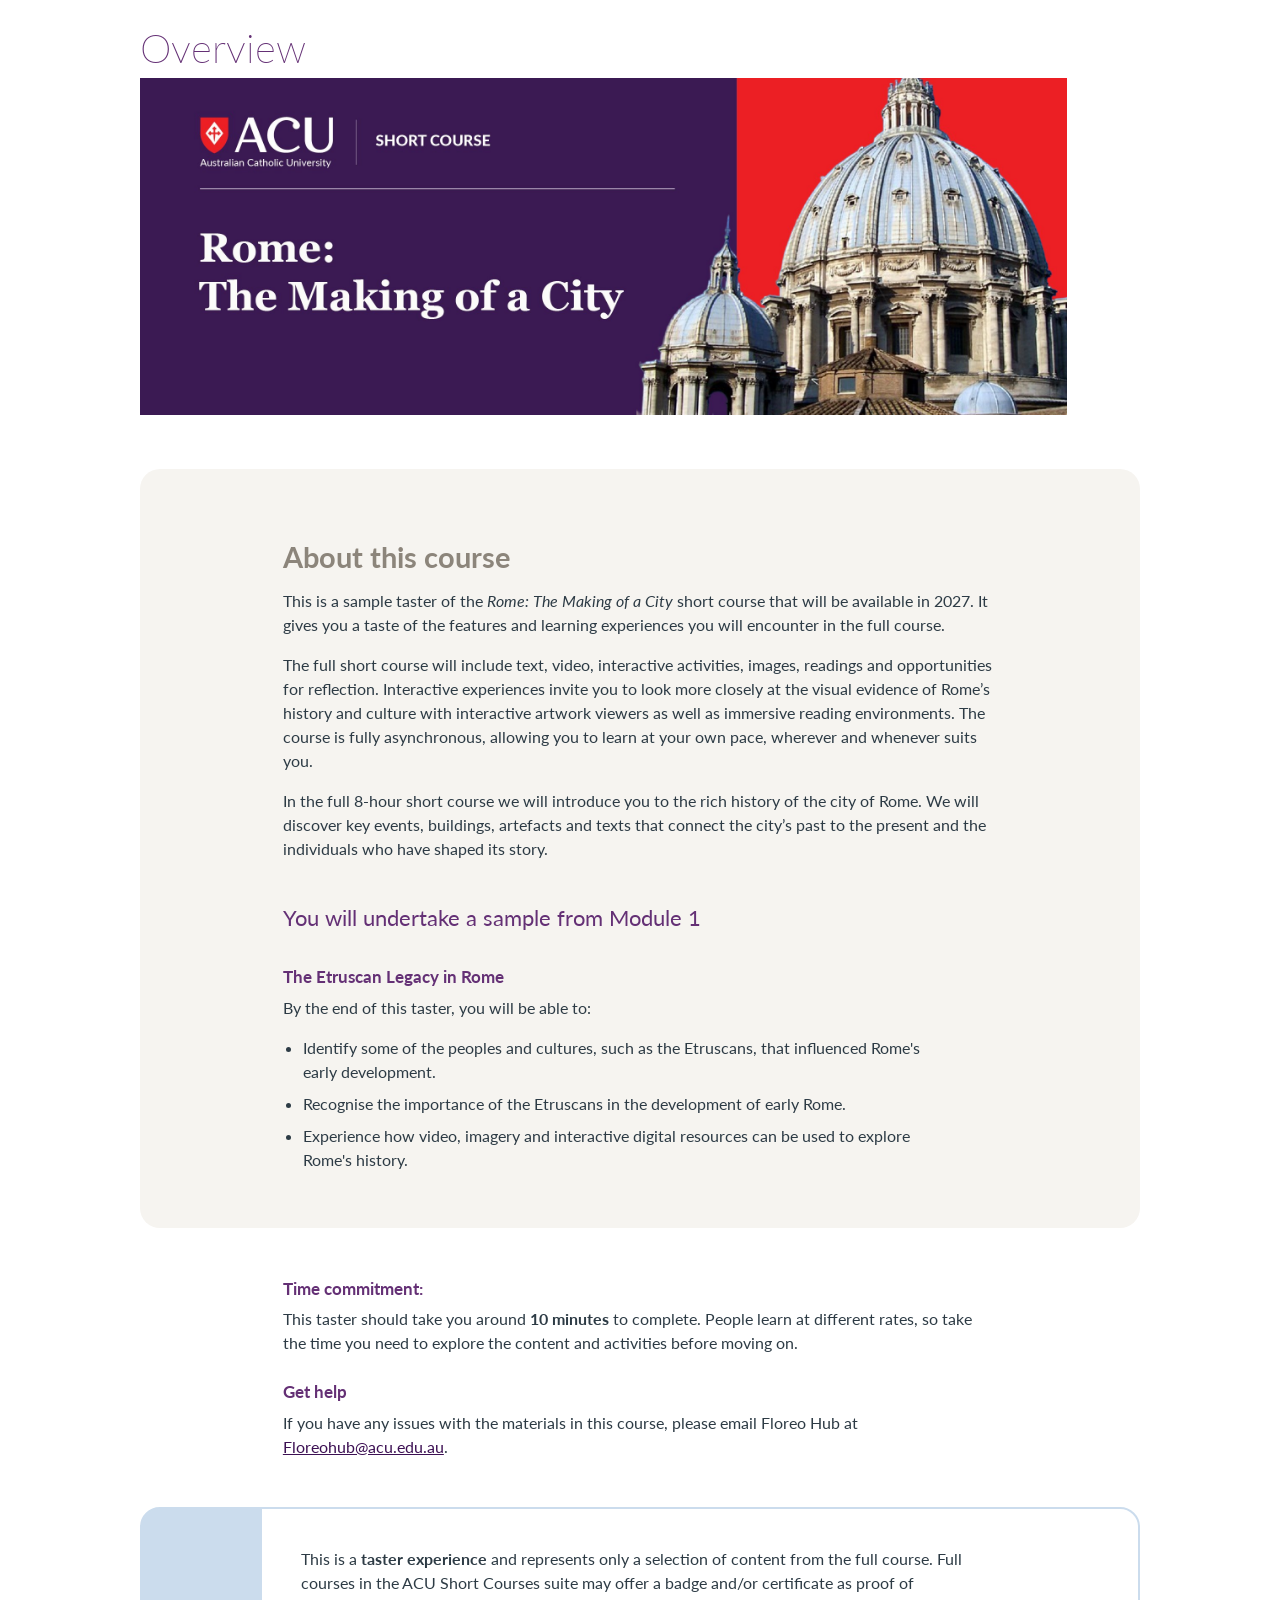
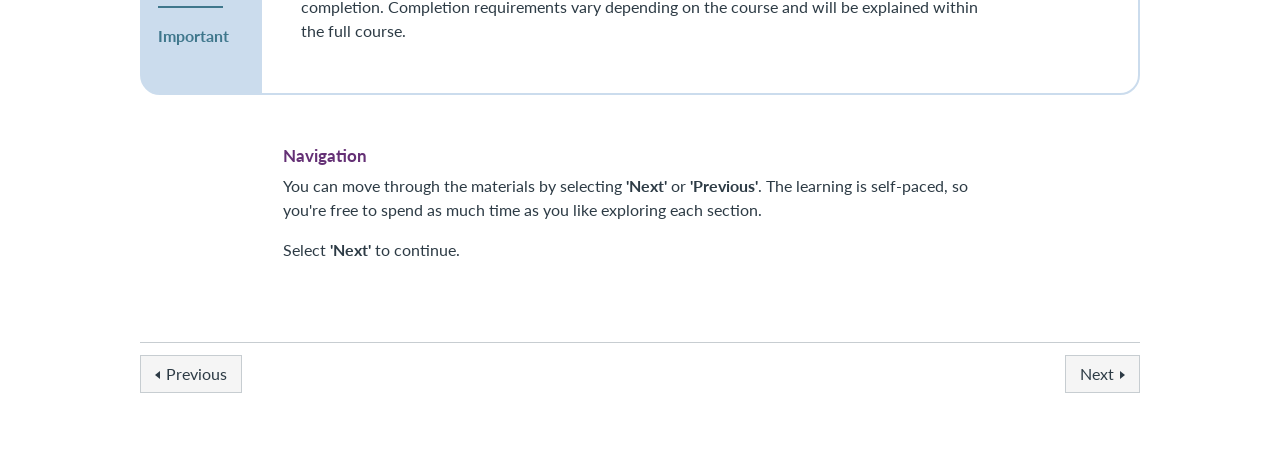
==== commit 26e53428: "Add files via upload" ====
--- a/overview.html
+++ b/overview.html
@@ -32,10 +32,10 @@
               <h4>The Etruscan Legacy in Rome</h4>
               <div>
                   <p>By the end of this taster, you will be able to:</p>
-                  <ul style="list-style-type: disc;">
-                      <li>Identify some of the peoples and cultures, such as the Etruscans, that influenced Rome's early development.</li>
-                      <li>Recognise the importance of the Etruscans in the development of early Rome.</li>
-                      <li>Experience how video, imagery and interactive digital resources can be used to explore Rome's history.</li>
+                  <ul style="list-style-type: disc; padding-left: 1.25rem;">
+                      <li style="margin-left: 0;">Identify some of the peoples and cultures, such as the Etruscans, that influenced Rome's early development.</li>
+                      <li style="margin-left: 0;">Recognise the importance of the Etruscans in the development of early Rome.</li>
+                      <li style="margin-left: 0;">Experience how video, imagery and interactive digital resources can be used to explore Rome's history.</li>
                   </ul>
               </div>
           </div>
